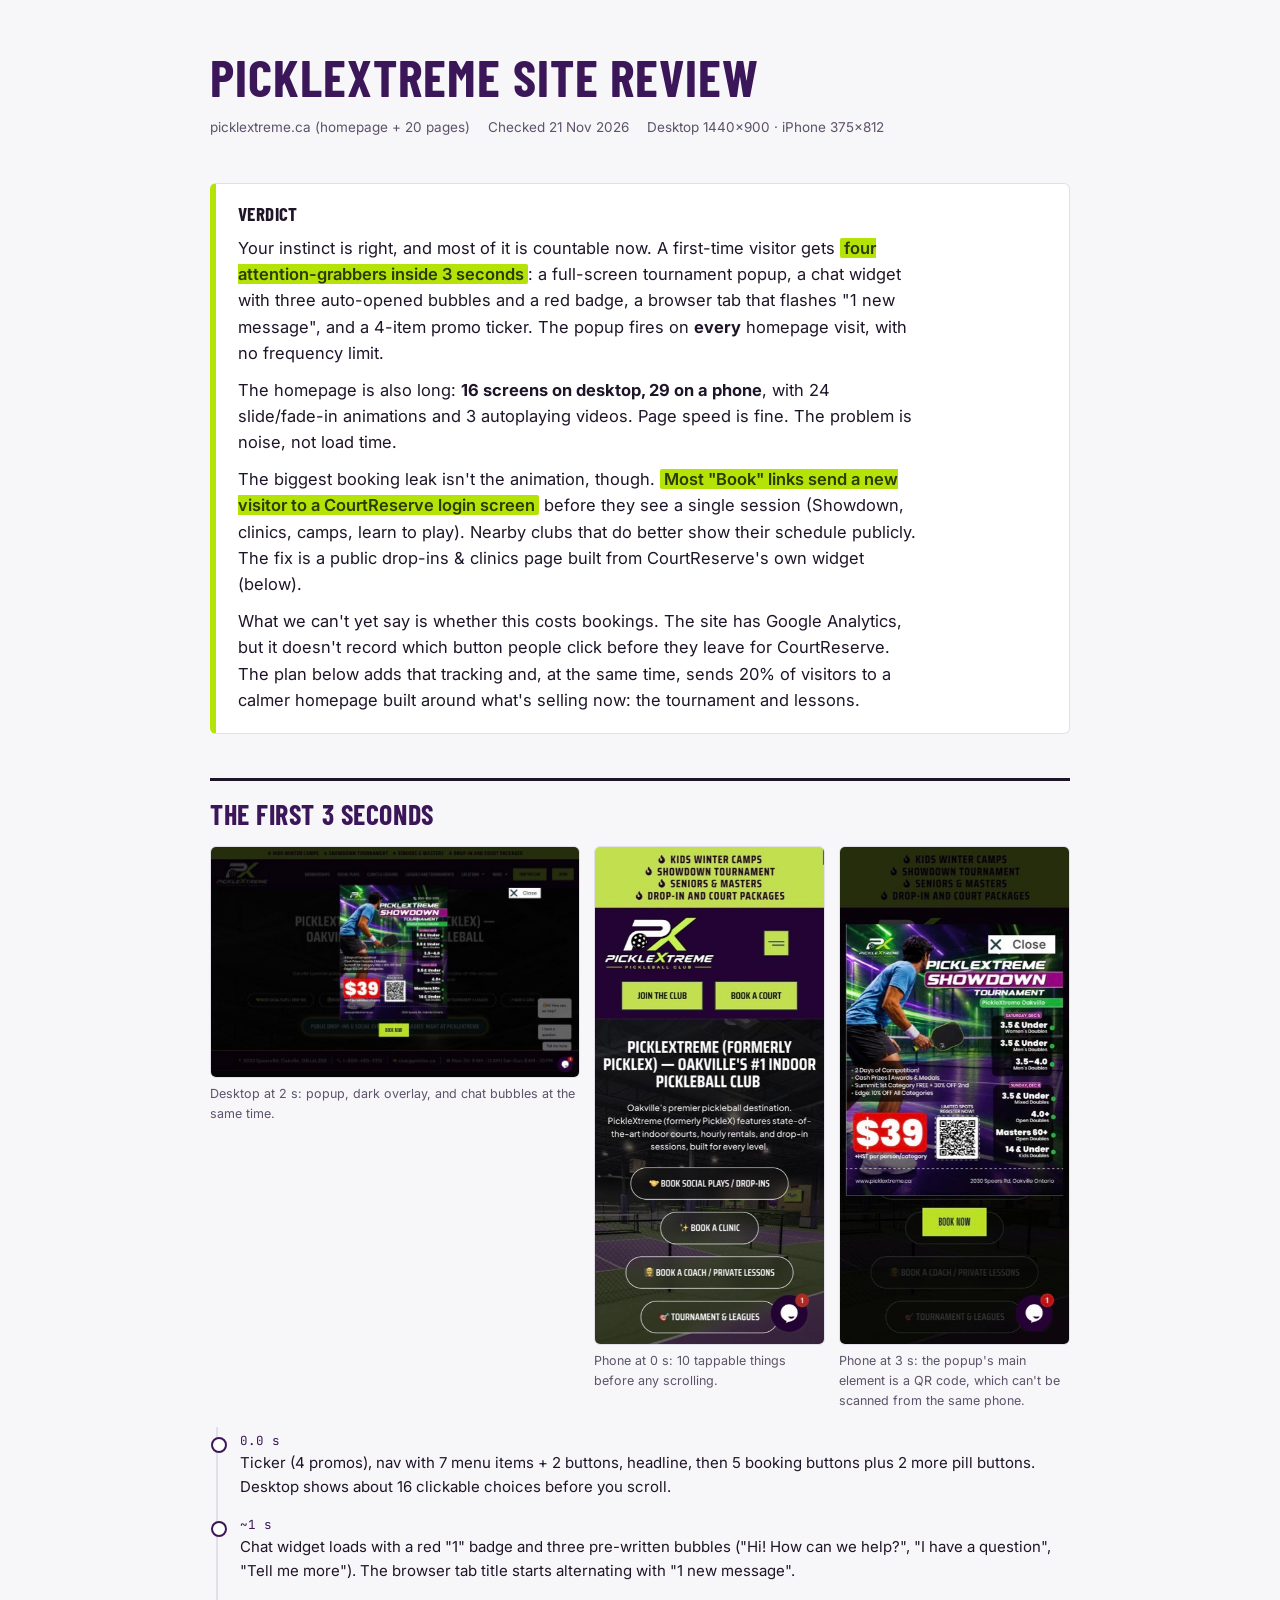
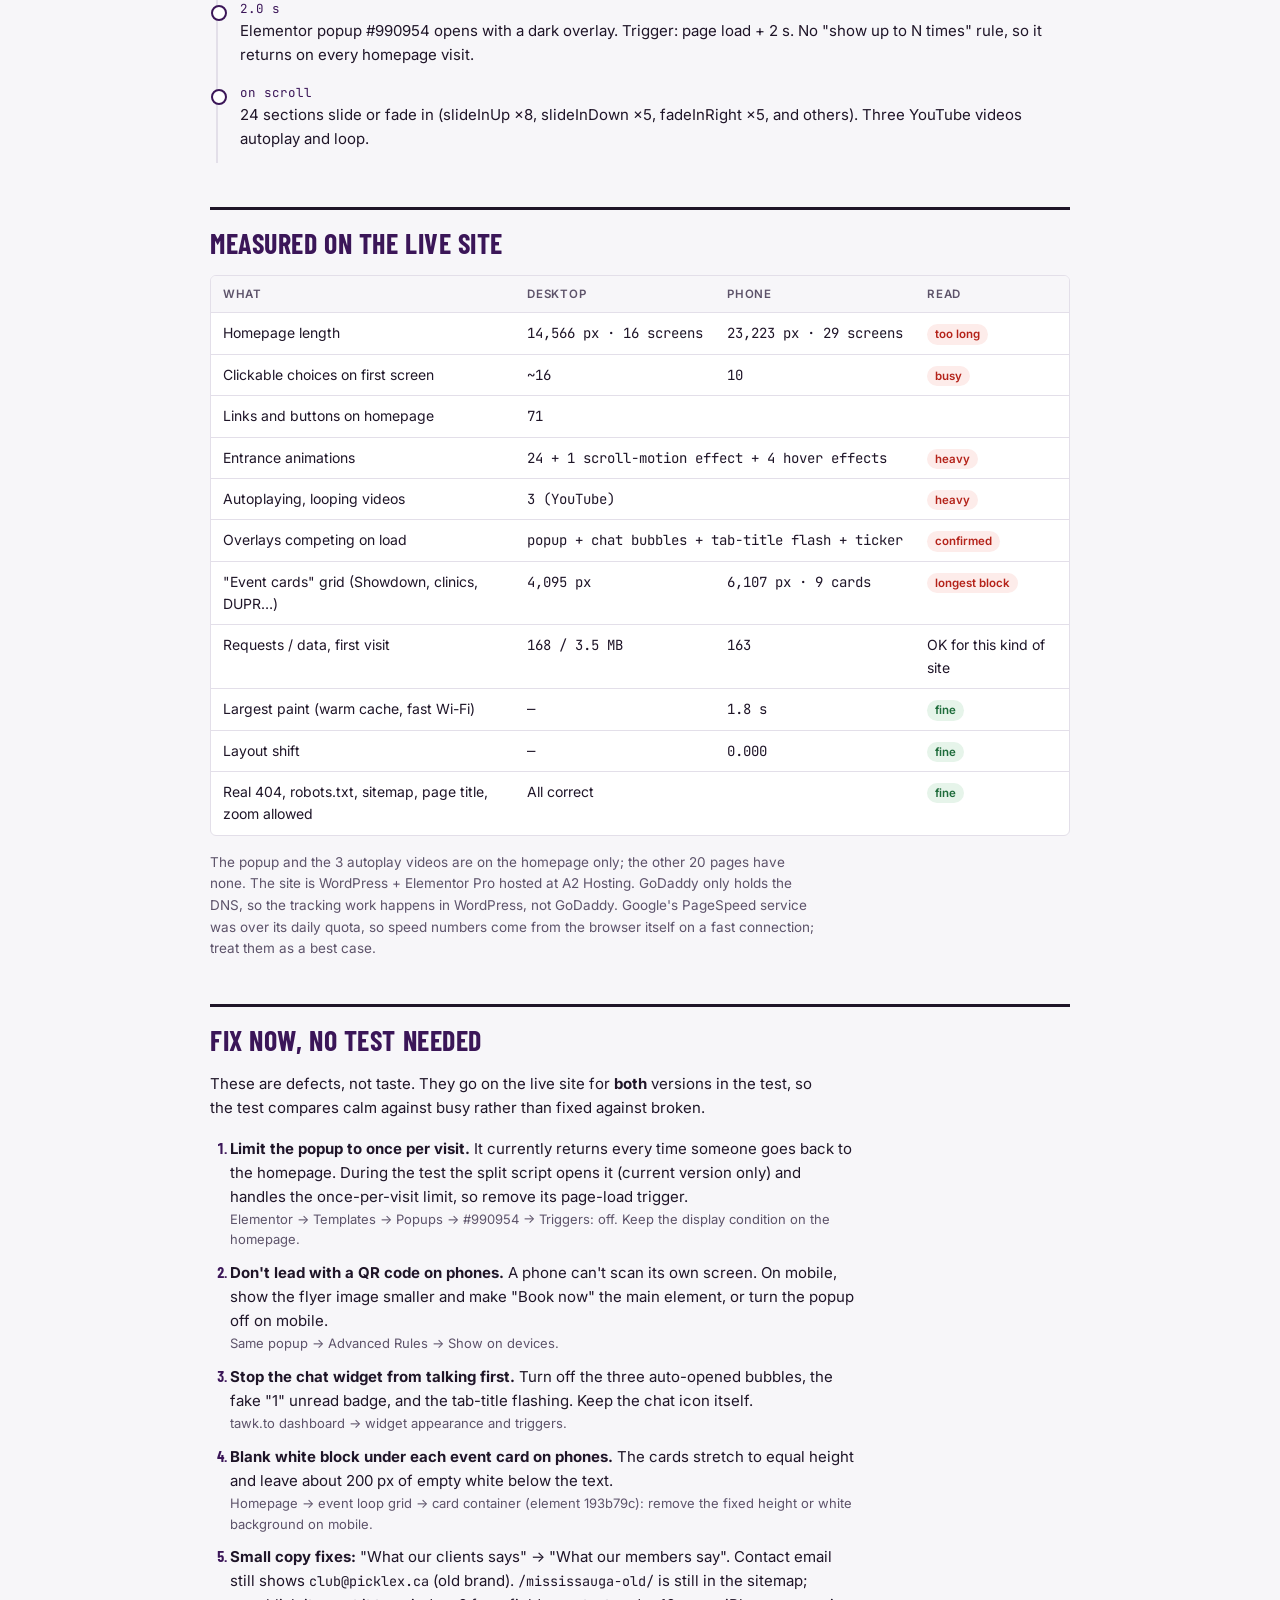
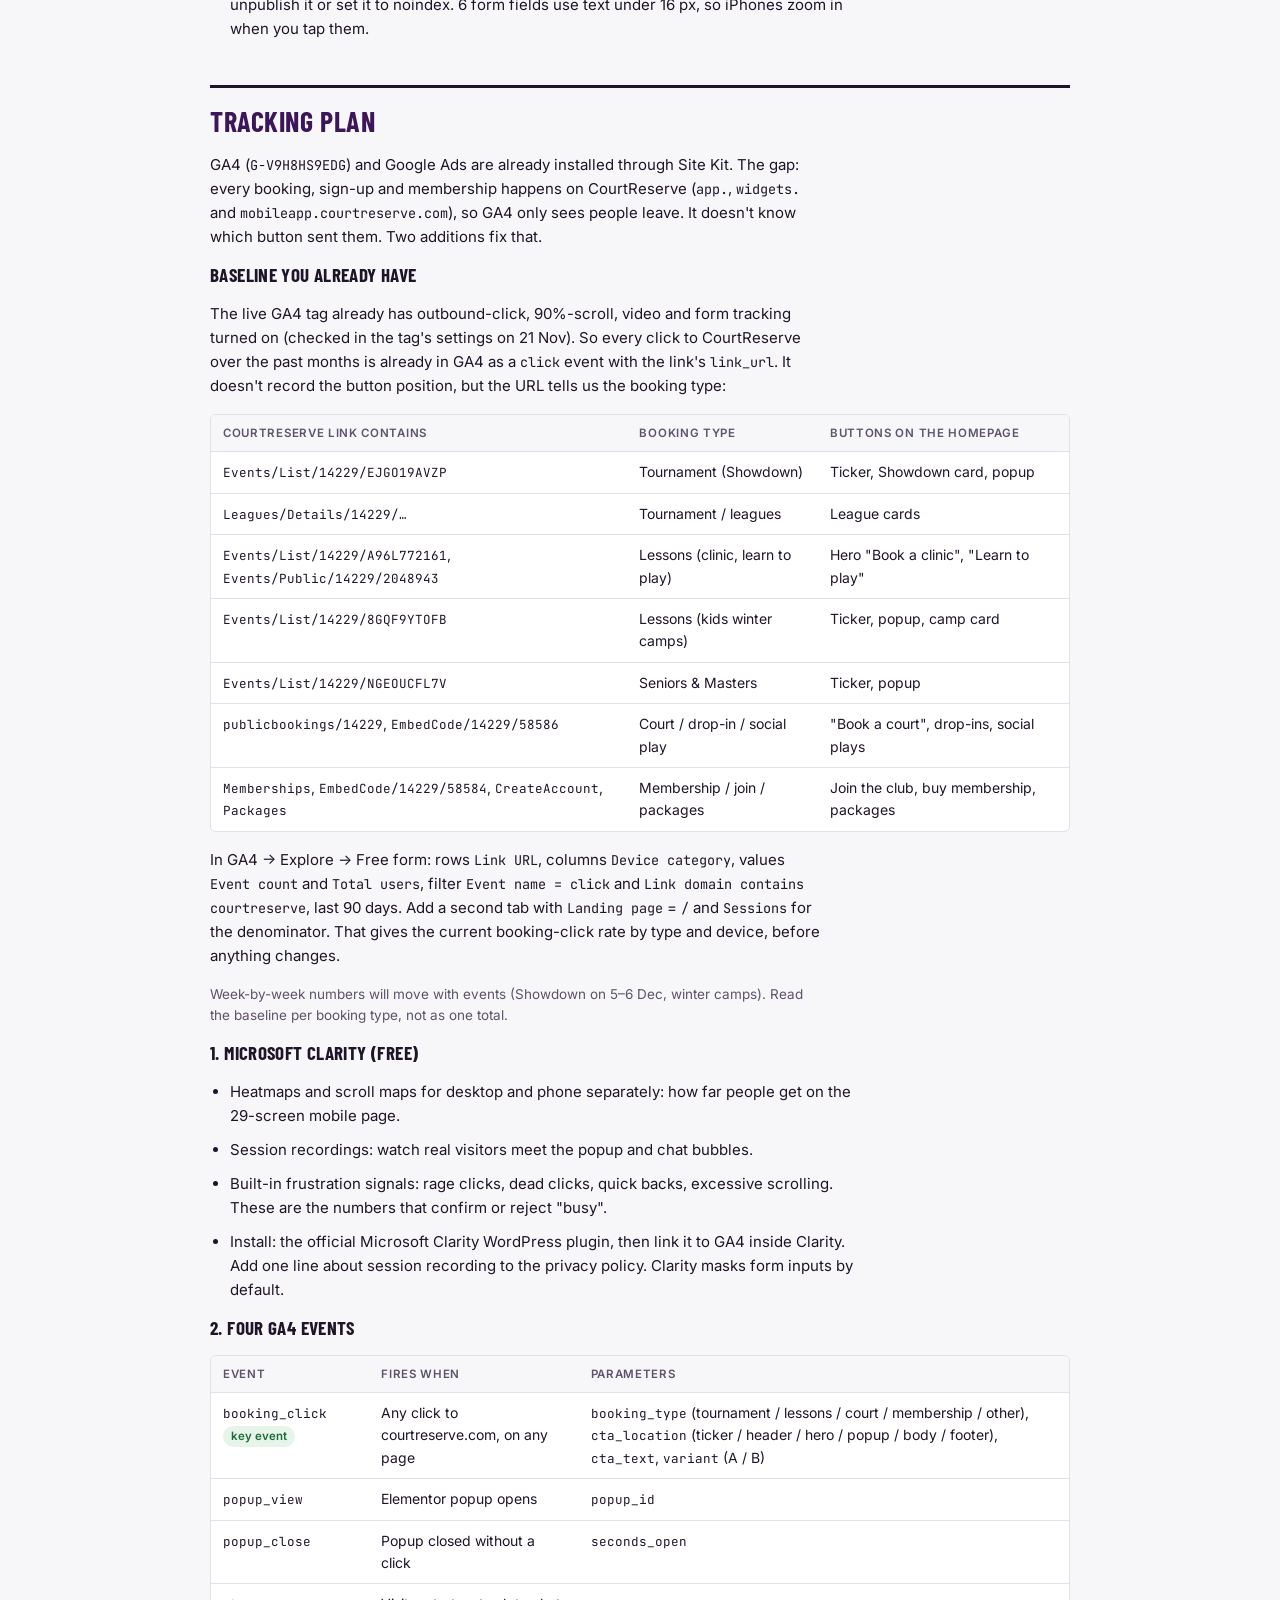
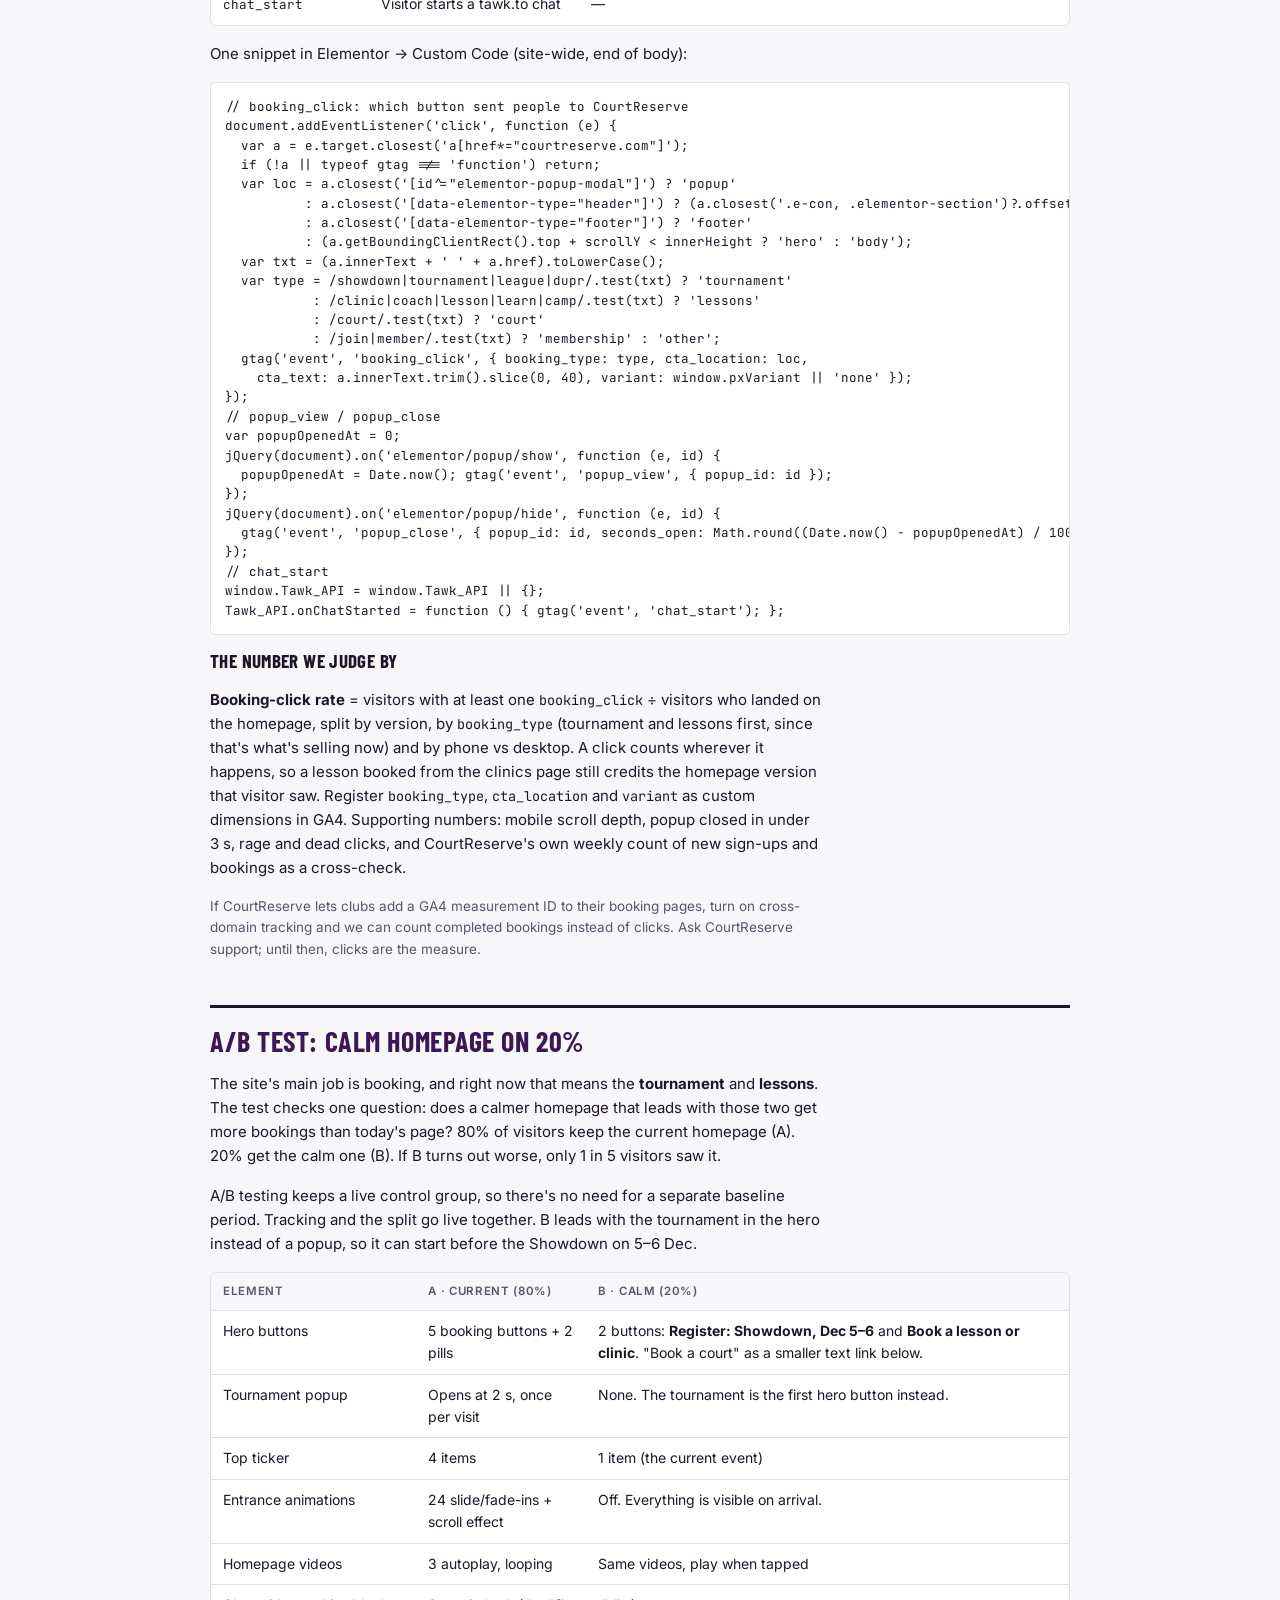
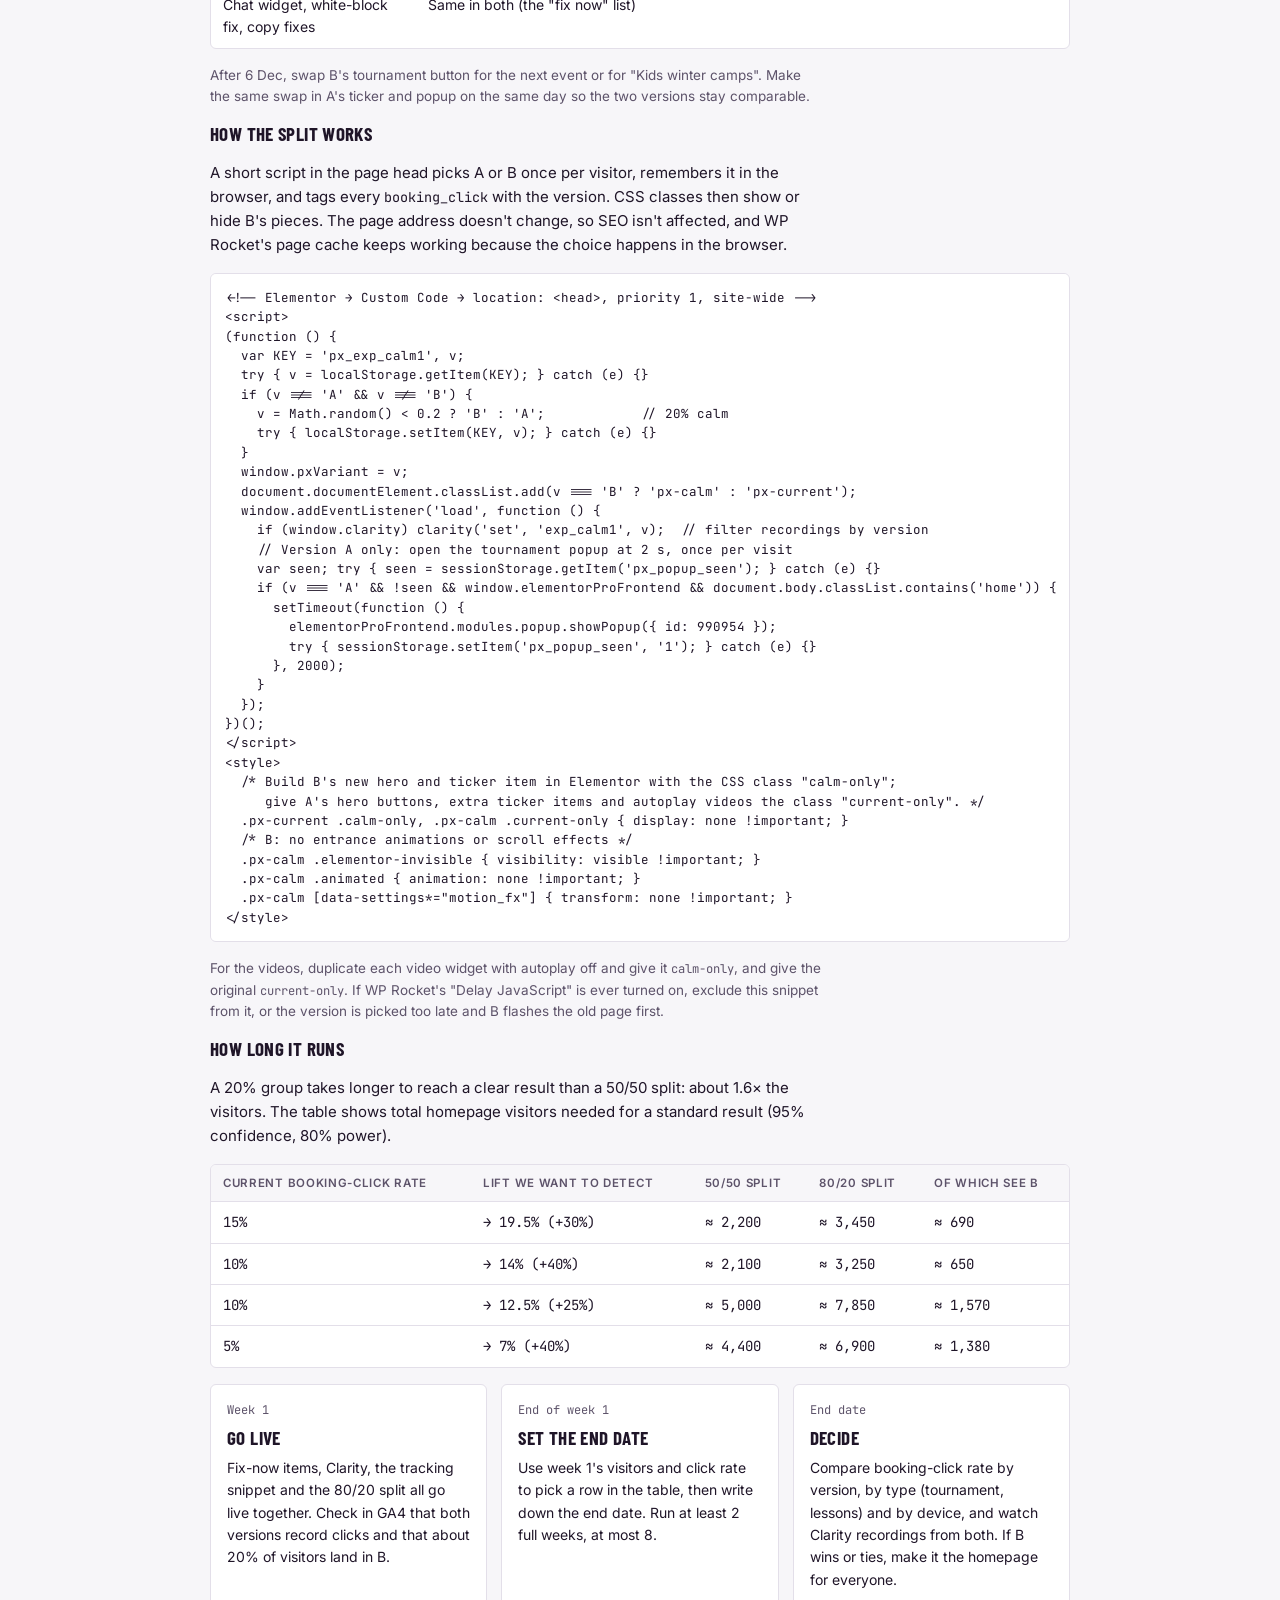
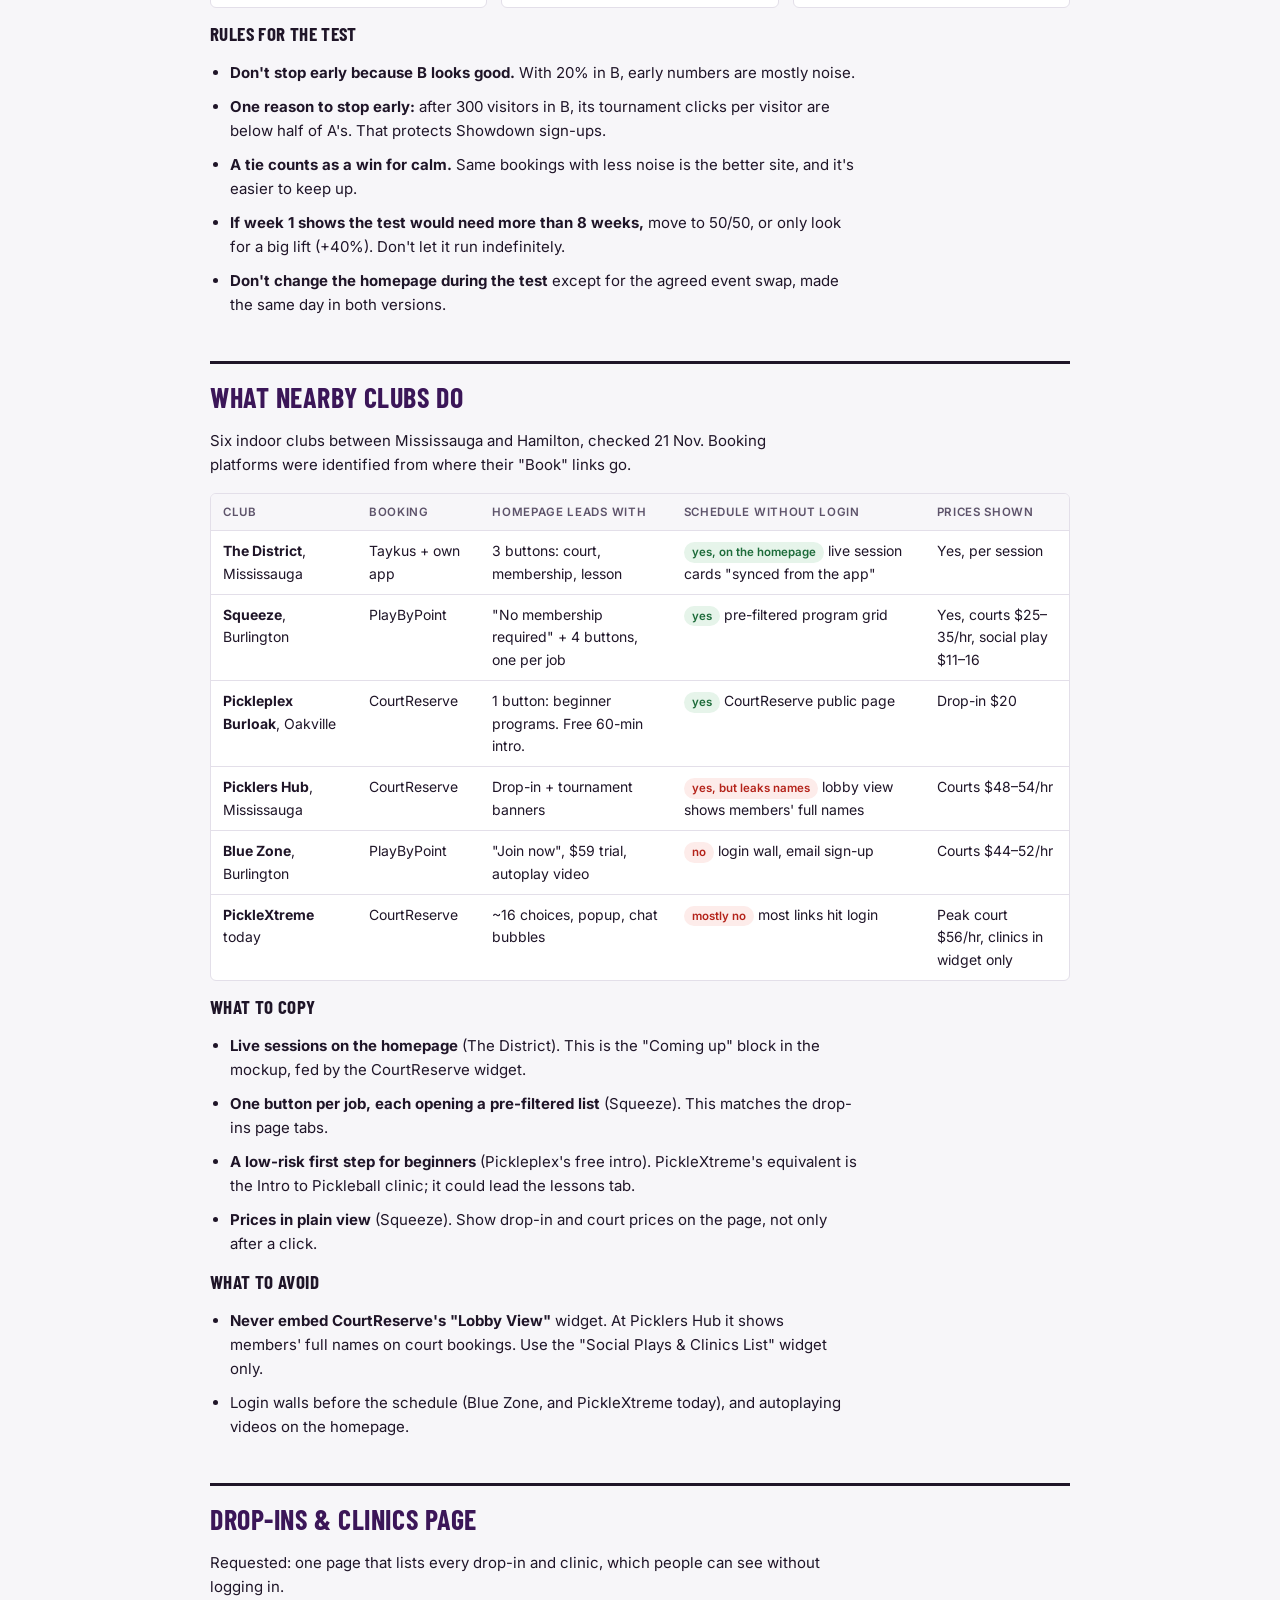
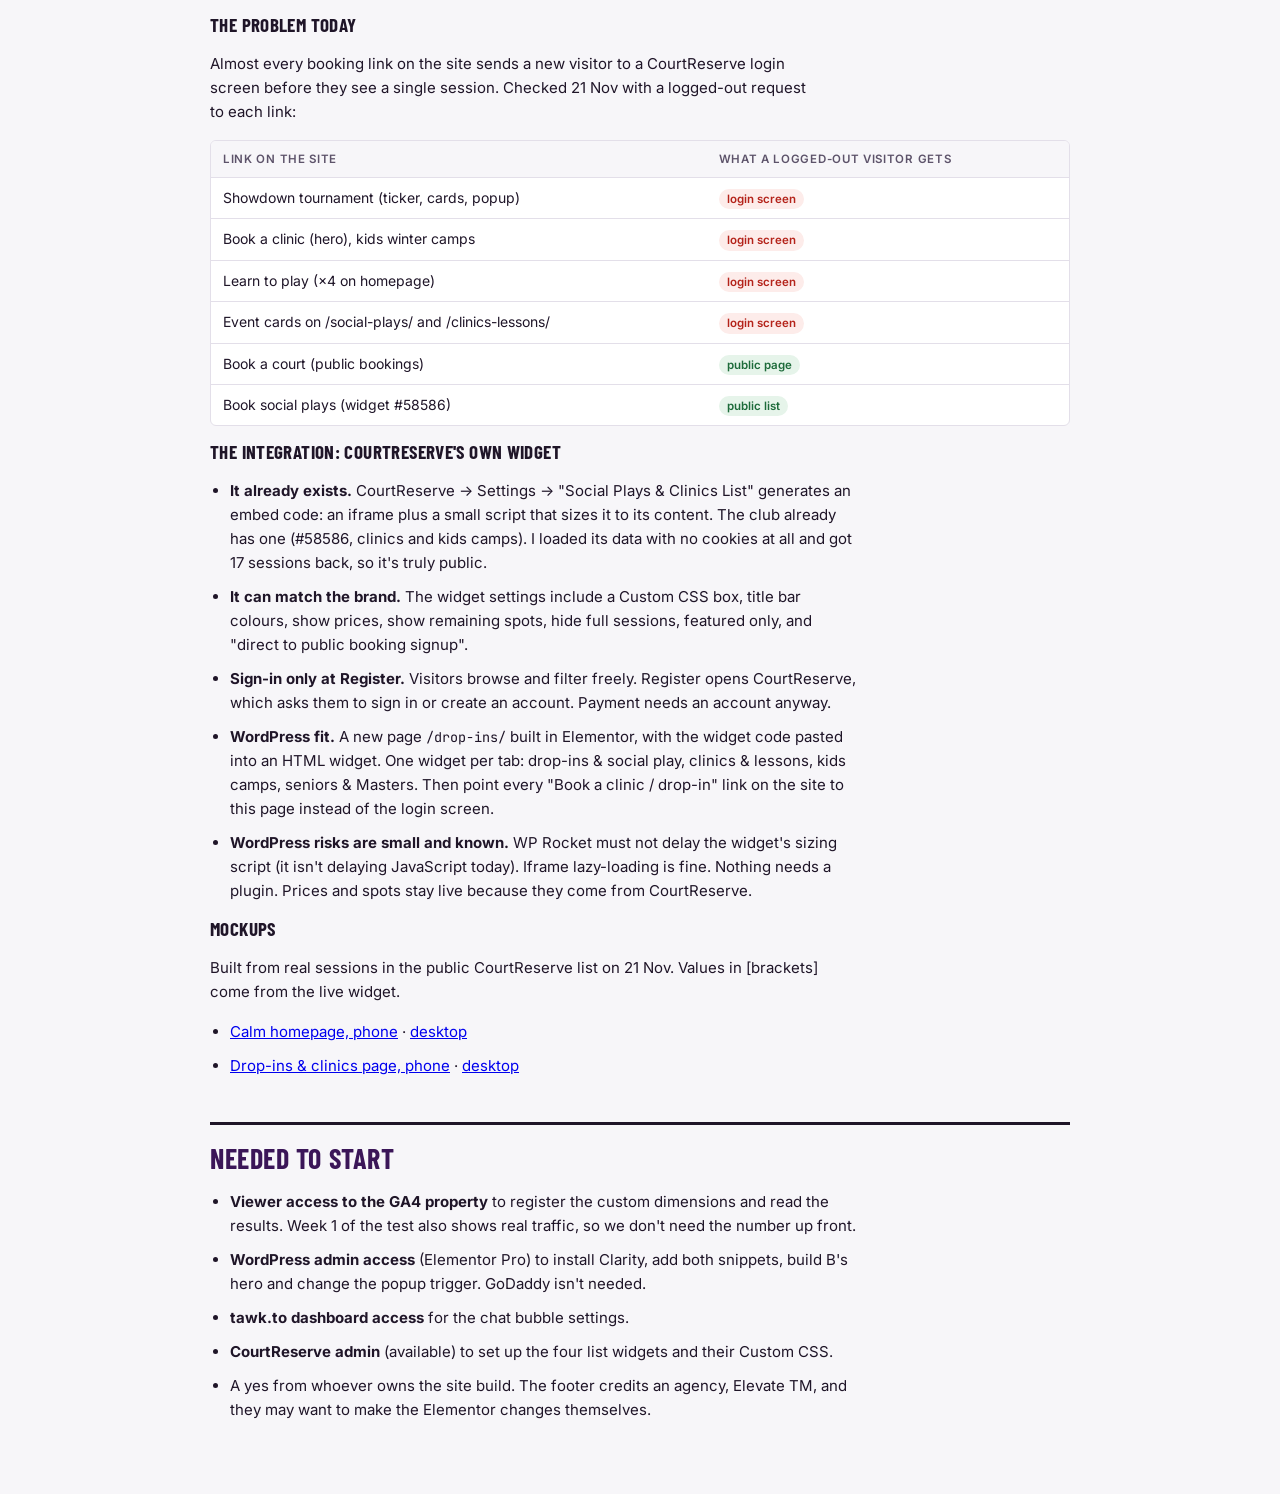
==== index.html @ 31a5178b "PickleXtreme site review, tracking + A/B plan, nearby-club benchmark, mockups Co-Authored-By: Claude" ====
<!doctype html>
<html lang="en">
<head>
<meta charset="utf-8">
<meta name="viewport" content="width=device-width, initial-scale=1, viewport-fit=cover">
<meta name="robots" content="noindex, nofollow">
<title>PickleXtreme Site Review</title>
<link rel="preconnect" href="https://fonts.googleapis.com">
<link rel="stylesheet" href="https://fonts.googleapis.com/css2?family=Barlow+Condensed:wght@600;700&family=Inter:wght@400;500;600&family=JetBrains+Mono:wght@500&display=swap">
<style>
/* Layout: one reading column, evidence (screenshots, tables) breaks wider; court-line rules as section dividers */
:root{
  --bg:#f7f6f9; --surface:#ffffff; --ink:#1f1528; --muted:#5d536a; --line:#e3dfe9;
  --brand:#3b1658; --lime:#b3e307; --lime-ink:#2d3a00; --warn:#b4231a; --warn-bg:#fdecea; --ok:#1d6b3a; --ok-bg:#e6f4ea;
  --display:"Barlow Condensed","Arial Narrow",system-ui,sans-serif;
  --body:"Inter",system-ui,-apple-system,"Segoe UI",sans-serif;
  --mono:"JetBrains Mono",ui-monospace,Menlo,monospace;
}
@media (prefers-color-scheme: dark){:root:not([data-theme="light"]){
  --bg:#141019; --surface:#1d1724; --ink:#ece8f1; --muted:#a69db2; --line:#332a3d;
  --brand:#cfa8ef; --lime:#b3e307; --lime-ink:#1a2200; --warn:#ff8a80; --warn-bg:#3a1714; --ok:#7fd49c; --ok-bg:#15301f; color-scheme:dark}}
:root[data-theme="dark"]{
  --bg:#141019; --surface:#1d1724; --ink:#ece8f1; --muted:#a69db2; --line:#332a3d;
  --brand:#cfa8ef; --lime:#b3e307; --lime-ink:#1a2200; --warn:#ff8a80; --warn-bg:#3a1714; --ok:#7fd49c; --ok-bg:#15301f; color-scheme:dark}
*{box-sizing:border-box}
body{background:var(--bg);color:var(--ink);font:15px/1.6 var(--body);padding-left:max(16px,env(safe-area-inset-left,0px));padding-right:max(16px,env(safe-area-inset-right,0px));padding-block:40px 64px}
.wrap{max-width:860px;margin:0 auto;display:flex;flex-direction:column;gap:44px}
h1,h2,h3{font-family:var(--display);text-transform:uppercase;letter-spacing:.02em;line-height:1.1;margin:0;text-wrap:balance;color:var(--brand)}
h1{font-size:clamp(34px,6vw,52px)}
h2{font-size:28px;padding-top:18px;border-top:3px solid var(--ink)}
h3{font-size:19px;color:var(--ink)}
p{margin:0;max-width:68ch}
section{display:flex;flex-direction:column;gap:16px}
.meta{color:var(--muted);font-size:13.5px;display:flex;flex-wrap:wrap;gap:6px 18px}
.mark{background:var(--lime);color:var(--lime-ink);padding:0 .25em;border-radius:2px;font-weight:600}
.verdict{background:var(--surface);border:1px solid var(--line);border-left:6px solid var(--lime);border-radius:6px;padding:20px 22px;display:flex;flex-direction:column;gap:10px}
.verdict p{font-size:16.5px}
.shots{display:grid;grid-template-columns:1.6fr 1fr 1fr;gap:14px;align-items:start}
.shots figure{margin:0;display:flex;flex-direction:column;gap:6px;min-width:0}
.shots img{width:100%;border:1px solid var(--line);border-radius:6px;display:block}
figcaption{font-size:12.5px;color:var(--muted)}
.timeline{list-style:none;margin:0;padding:0;display:flex;flex-direction:column;gap:0;border-left:2px solid var(--line);margin-left:6px}
.timeline li{position:relative;padding:4px 0 12px 22px}
.timeline li::before{content:"";position:absolute;left:-7px;top:10px;width:12px;height:12px;border-radius:50%;background:var(--surface);border:2px solid var(--brand)}
.timeline .t{font-family:var(--mono);font-size:12.5px;color:var(--brand);display:block}
.tbl{overflow-x:auto;border:1px solid var(--line);border-radius:6px;background:var(--surface)}
table{border-collapse:collapse;width:100%;font-size:14px}
th,td{text-align:left;padding:9px 12px;border-bottom:1px solid var(--line);vertical-align:top}
th{font-size:11.5px;text-transform:uppercase;letter-spacing:.06em;color:var(--muted);font-weight:600;background:var(--bg)}
tr:last-child td{border-bottom:0}
td.n{font-family:var(--mono);font-variant-numeric:tabular-nums;white-space:nowrap}
.pill{display:inline-block;font-size:11.5px;font-weight:600;padding:1px 8px;border-radius:99px;white-space:nowrap}
.bad{background:var(--warn-bg);color:var(--warn)}
.good{background:var(--ok-bg);color:var(--ok)}
ol.fix,ul.plain{margin:0;padding-left:20px;display:flex;flex-direction:column;gap:10px;max-width:72ch}
ol.fix li::marker{font-family:var(--display);font-weight:700;color:var(--brand)}
.where{display:block;font-size:13px;color:var(--muted)}
pre{margin:0;background:var(--surface);border:1px solid var(--line);border-radius:6px;padding:14px;overflow-x:auto;font:12.5px/1.55 var(--mono)}
code{font-family:var(--mono);font-size:.9em}
.phases{display:grid;grid-template-columns:repeat(3,1fr);gap:14px}
.phase{background:var(--surface);border:1px solid var(--line);border-radius:6px;padding:16px;display:flex;flex-direction:column;gap:8px;min-width:0}
.phase .when{font-family:var(--mono);font-size:12px;color:var(--muted)}
.phase p{font-size:14px}
.note{font-size:13.5px;color:var(--muted)}
@media (max-width:720px){.shots{grid-template-columns:1fr 1fr}.shots figure:first-child{grid-column:1/-1}.phases{grid-template-columns:1fr}}
@media (prefers-reduced-motion:reduce){*{animation:none!important;transition:none!important}}
</style>

</head>
<body>
<div class="wrap">
<header style="display:flex;flex-direction:column;gap:12px">
  <h1>PickleXtreme site review</h1>
  <div class="meta"><span>picklextreme.ca (homepage + 20 pages)</span><span>Checked 21 Nov 2026</span><span>Desktop 1440×900 · iPhone 375×812</span></div>
</header>

<div class="verdict">
  <h3>Verdict</h3>
  <p>Your instinct is right, and most of it is countable now. A first-time visitor gets <span class="mark">four attention-grabbers inside 3 seconds</span>: a full-screen tournament popup, a chat widget with three auto-opened bubbles and a red badge, a browser tab that flashes "1 new message", and a 4-item promo ticker. The popup fires on <strong>every</strong> homepage visit, with no frequency limit.</p>
  <p>The homepage is also long: <strong>16 screens on desktop, 29 on a phone</strong>, with 24 slide/fade-in animations and 3 autoplaying videos. Page speed is fine. The problem is noise, not load time.</p>
  <p>The biggest booking leak isn't the animation, though. <span class="mark">Most "Book" links send a new visitor to a CourtReserve login screen</span> before they see a single session (Showdown, clinics, camps, learn to play). Nearby clubs that do better show their schedule publicly. The fix is a public drop-ins &amp; clinics page built from CourtReserve's own widget (below).</p>
  <p>What we can't yet say is whether this costs bookings. The site has Google Analytics, but it doesn't record which button people click before they leave for CourtReserve. The plan below adds that tracking and, at the same time, sends 20% of visitors to a calmer homepage built around what's selling now: the tournament and lessons.</p>
</div>

<section>
  <h2>The first 3 seconds</h2>
  <div class="shots">
    <figure><img alt="Desktop homepage two seconds after load: dark overlay, Showdown tournament flyer popup, chat widget with three message bubbles" src="[data-uri]"><figcaption>Desktop at 2 s: popup, dark overlay, and chat bubbles at the same time.</figcaption></figure>
    <figure><img alt="Mobile homepage on load: 4-line yellow ticker, logo, two buttons, headline and four stacked booking buttons" src="[data-uri]"><figcaption>Phone at 0 s: 10 tappable things before any scrolling.</figcaption></figure>
    <figure><img alt="Mobile homepage at 3 seconds: tournament flyer popup with a QR code covers the screen" src="[data-uri]"><figcaption>Phone at 3 s: the popup's main element is a QR code, which can't be scanned from the same phone.</figcaption></figure>
  </div>
  <ol class="timeline">
    <li><span class="t">0.0 s</span>Ticker (4 promos), nav with 7 menu items + 2 buttons, headline, then 5 booking buttons plus 2 more pill buttons. Desktop shows about 16 clickable choices before you scroll.</li>
    <li><span class="t">~1 s</span>Chat widget loads with a red "1" badge and three pre-written bubbles ("Hi! How can we help?", "I have a question", "Tell me more"). The browser tab title starts alternating with "1 new message".</li>
    <li><span class="t">2.0 s</span>Elementor popup #990954 opens with a dark overlay. Trigger: page load + 2 s. No "show up to N times" rule, so it returns on every homepage visit.</li>
    <li><span class="t">on scroll</span>24 sections slide or fade in (slideInUp ×8, slideInDown ×5, fadeInRight ×5, and others). Three YouTube videos autoplay and loop.</li>
  </ol>
</section>

<section>
  <h2>Measured on the live site</h2>
  <div class="tbl"><table>
    <thead><tr><th>What</th><th>Desktop</th><th>Phone</th><th>Read</th></tr></thead>
    <tbody>
      <tr><td>Homepage length</td><td class="n">14,566 px · 16 screens</td><td class="n">23,223 px · 29 screens</td><td><span class="pill bad">too long</span></td></tr>
      <tr><td>Clickable choices on first screen</td><td class="n">~16</td><td class="n">10</td><td><span class="pill bad">busy</span></td></tr>
      <tr><td>Links and buttons on homepage</td><td class="n" colspan="2">71</td><td></td></tr>
      <tr><td>Entrance animations</td><td class="n" colspan="2">24 + 1 scroll-motion effect + 4 hover effects</td><td><span class="pill bad">heavy</span></td></tr>
      <tr><td>Autoplaying, looping videos</td><td class="n" colspan="2">3 (YouTube)</td><td><span class="pill bad">heavy</span></td></tr>
      <tr><td>Overlays competing on load</td><td class="n" colspan="2">popup + chat bubbles + tab-title flash + ticker</td><td><span class="pill bad">confirmed</span></td></tr>
      <tr><td>"Event cards" grid (Showdown, clinics, DUPR…)</td><td class="n">4,095 px</td><td class="n">6,107 px · 9 cards</td><td><span class="pill bad">longest block</span></td></tr>
      <tr><td>Requests / data, first visit</td><td class="n">168 / 3.5 MB</td><td class="n">163</td><td>OK for this kind of site</td></tr>
      <tr><td>Largest paint (warm cache, fast Wi-Fi)</td><td class="n">—</td><td class="n">1.8 s</td><td><span class="pill good">fine</span></td></tr>
      <tr><td>Layout shift</td><td class="n">—</td><td class="n">0.000</td><td><span class="pill good">fine</span></td></tr>
      <tr><td>Real 404, robots.txt, sitemap, page title, zoom allowed</td><td colspan="2">All correct</td><td><span class="pill good">fine</span></td></tr>
    </tbody>
  </table></div>
  <p class="note">The popup and the 3 autoplay videos are on the homepage only; the other 20 pages have none. The site is WordPress + Elementor Pro hosted at A2 Hosting. GoDaddy only holds the DNS, so the tracking work happens in WordPress, not GoDaddy. Google's PageSpeed service was over its daily quota, so speed numbers come from the browser itself on a fast connection; treat them as a best case.</p>
</section>

<section>
  <h2>Fix now, no test needed</h2>
  <p>These are defects, not taste. They go on the live site for <strong>both</strong> versions in the test, so the test compares calm against busy rather than fixed against broken.</p>
  <ol class="fix">
    <li><strong>Limit the popup to once per visit.</strong> It currently returns every time someone goes back to the homepage. During the test the split script opens it (current version only) and handles the once-per-visit limit, so remove its page-load trigger.<span class="where">Elementor → Templates → Popups → #990954 → Triggers: off. Keep the display condition on the homepage.</span></li>
    <li><strong>Don't lead with a QR code on phones.</strong> A phone can't scan its own screen. On mobile, show the flyer image smaller and make "Book now" the main element, or turn the popup off on mobile.<span class="where">Same popup → Advanced Rules → Show on devices.</span></li>
    <li><strong>Stop the chat widget from talking first.</strong> Turn off the three auto-opened bubbles, the fake "1" unread badge, and the tab-title flashing. Keep the chat icon itself.<span class="where">tawk.to dashboard → widget appearance and triggers.</span></li>
    <li><strong>Blank white block under each event card on phones.</strong> The cards stretch to equal height and leave about 200 px of empty white below the text.<span class="where">Homepage → event loop grid → card container (element 193b79c): remove the fixed height or white background on mobile.</span></li>
    <li><strong>Small copy fixes:</strong> "What our clients says" → "What our members say". Contact email still shows <code>club@picklex.ca</code> (old brand). <code>/mississauga-old/</code> is still in the sitemap; unpublish it or set it to noindex. 6 form fields use text under 16 px, so iPhones zoom in when you tap them.</li>
  </ol>
</section>

<section>
  <h2>Tracking plan</h2>
  <p>GA4 (<code>G-V9H8HS9EDG</code>) and Google Ads are already installed through Site Kit. The gap: every booking, sign-up and membership happens on CourtReserve (<code>app.</code>, <code>widgets.</code> and <code>mobileapp.courtreserve.com</code>), so GA4 only sees people leave. It doesn't know which button sent them. Two additions fix that.</p>
  <h3>Baseline you already have</h3>
  <p>The live GA4 tag already has outbound-click, 90%-scroll, video and form tracking turned on (checked in the tag's settings on 21 Nov). So every click to CourtReserve over the past months is already in GA4 as a <code>click</code> event with the link's <code>link_url</code>. It doesn't record the button position, but the URL tells us the booking type:</p>
  <div class="tbl"><table>
    <thead><tr><th>CourtReserve link contains</th><th>Booking type</th><th>Buttons on the homepage</th></tr></thead>
    <tbody>
      <tr><td><code>Events/List/14229/EJGO19AVZP</code></td><td>Tournament (Showdown)</td><td>Ticker, Showdown card, popup</td></tr>
      <tr><td><code>Leagues/Details/14229/…</code></td><td>Tournament / leagues</td><td>League cards</td></tr>
      <tr><td><code>Events/List/14229/A96L772161</code>, <code>Events/Public/14229/2048943</code></td><td>Lessons (clinic, learn to play)</td><td>Hero "Book a clinic", "Learn to play"</td></tr>
      <tr><td><code>Events/List/14229/8GQF9YTOFB</code></td><td>Lessons (kids winter camps)</td><td>Ticker, popup, camp card</td></tr>
      <tr><td><code>Events/List/14229/NGEOUCFL7V</code></td><td>Seniors &amp; Masters</td><td>Ticker, popup</td></tr>
      <tr><td><code>publicbookings/14229</code>, <code>EmbedCode/14229/58586</code></td><td>Court / drop-in / social play</td><td>"Book a court", drop-ins, social plays</td></tr>
      <tr><td><code>Memberships</code>, <code>EmbedCode/14229/58584</code>, <code>CreateAccount</code>, <code>Packages</code></td><td>Membership / join / packages</td><td>Join the club, buy membership, packages</td></tr>
    </tbody>
  </table></div>
  <p>In GA4 → Explore → Free form: rows <code>Link URL</code>, columns <code>Device category</code>, values <code>Event count</code> and <code>Total users</code>, filter <code>Event name = click</code> and <code>Link domain contains courtreserve</code>, last 90 days. Add a second tab with <code>Landing page</code> = <code>/</code> and <code>Sessions</code> for the denominator. That gives the current booking-click rate by type and device, before anything changes.</p>
  <p class="note">Week-by-week numbers will move with events (Showdown on 5–6 Dec, winter camps). Read the baseline per booking type, not as one total.</p>
  <h3>1. Microsoft Clarity (free)</h3>
  <ul class="plain">
    <li>Heatmaps and scroll maps for desktop and phone separately: how far people get on the 29-screen mobile page.</li>
    <li>Session recordings: watch real visitors meet the popup and chat bubbles.</li>
    <li>Built-in frustration signals: rage clicks, dead clicks, quick backs, excessive scrolling. These are the numbers that confirm or reject "busy".</li>
    <li>Install: the official Microsoft Clarity WordPress plugin, then link it to GA4 inside Clarity. Add one line about session recording to the privacy policy. Clarity masks form inputs by default.</li>
  </ul>
  <h3>2. Four GA4 events</h3>
  <div class="tbl"><table>
    <thead><tr><th>Event</th><th>Fires when</th><th>Parameters</th></tr></thead>
    <tbody>
      <tr><td><code>booking_click</code> <span class="pill good">key event</span></td><td>Any click to courtreserve.com, on any page</td><td><code>booking_type</code> (tournament / lessons / court / membership / other), <code>cta_location</code> (ticker / header / hero / popup / body / footer), <code>cta_text</code>, <code>variant</code> (A / B)</td></tr>
      <tr><td><code>popup_view</code></td><td>Elementor popup opens</td><td><code>popup_id</code></td></tr>
      <tr><td><code>popup_close</code></td><td>Popup closed without a click</td><td><code>seconds_open</code></td></tr>
      <tr><td><code>chat_start</code></td><td>Visitor starts a tawk.to chat</td><td>—</td></tr>
    </tbody>
  </table></div>
  <p>One snippet in Elementor → Custom Code (site-wide, end of body):</p>
<pre>// booking_click: which button sent people to CourtReserve
document.addEventListener('click', function (e) {
  var a = e.target.closest('a[href*="courtreserve.com"]');
  if (!a || typeof gtag !== 'function') return;
  var loc = a.closest('[id^="elementor-popup-modal"]') ? 'popup'
          : a.closest('[data-elementor-type="header"]') ? (a.closest('.e-con, .elementor-section')?.offsetTop &lt; 60 ? 'ticker' : 'header')
          : a.closest('[data-elementor-type="footer"]') ? 'footer'
          : (a.getBoundingClientRect().top + scrollY &lt; innerHeight ? 'hero' : 'body');
  var txt = (a.innerText + ' ' + a.href).toLowerCase();
  var type = /showdown|tournament|league|dupr/.test(txt) ? 'tournament'
           : /clinic|coach|lesson|learn|camp/.test(txt) ? 'lessons'
           : /court/.test(txt) ? 'court'
           : /join|member/.test(txt) ? 'membership' : 'other';
  gtag('event', 'booking_click', { booking_type: type, cta_location: loc,
    cta_text: a.innerText.trim().slice(0, 40), variant: window.pxVariant || 'none' });
});
// popup_view / popup_close
var popupOpenedAt = 0;
jQuery(document).on('elementor/popup/show', function (e, id) {
  popupOpenedAt = Date.now(); gtag('event', 'popup_view', { popup_id: id });
});
jQuery(document).on('elementor/popup/hide', function (e, id) {
  gtag('event', 'popup_close', { popup_id: id, seconds_open: Math.round((Date.now() - popupOpenedAt) / 1000) });
});
// chat_start
window.Tawk_API = window.Tawk_API || {};
Tawk_API.onChatStarted = function () { gtag('event', 'chat_start'); };</pre>
  <h3>The number we judge by</h3>
  <p><strong>Booking-click rate</strong> = visitors with at least one <code>booking_click</code> ÷ visitors who landed on the homepage, split by version, by <code>booking_type</code> (tournament and lessons first, since that's what's selling now) and by phone vs desktop. A click counts wherever it happens, so a lesson booked from the clinics page still credits the homepage version that visitor saw. Register <code>booking_type</code>, <code>cta_location</code> and <code>variant</code> as custom dimensions in GA4. Supporting numbers: mobile scroll depth, popup closed in under 3 s, rage and dead clicks, and CourtReserve's own weekly count of new sign-ups and bookings as a cross-check.</p>
  <p class="note">If CourtReserve lets clubs add a GA4 measurement ID to their booking pages, turn on cross-domain tracking and we can count completed bookings instead of clicks. Ask CourtReserve support; until then, clicks are the measure.</p>
</section>

<section>
  <h2>A/B test: calm homepage on 20%</h2>
  <p>The site's main job is booking, and right now that means the <strong>tournament</strong> and <strong>lessons</strong>. The test checks one question: does a calmer homepage that leads with those two get more bookings than today's page? 80% of visitors keep the current homepage (A). 20% get the calm one (B). If B turns out worse, only 1 in 5 visitors saw it.</p>
  <p>A/B testing keeps a live control group, so there's no need for a separate baseline period. Tracking and the split go live together. B leads with the tournament in the hero instead of a popup, so it can start before the Showdown on 5–6 Dec.</p>

  <div class="tbl"><table>
    <thead><tr><th>Element</th><th>A · current (80%)</th><th>B · calm (20%)</th></tr></thead>
    <tbody>
      <tr><td>Hero buttons</td><td>5 booking buttons + 2 pills</td><td>2 buttons: <strong>Register: Showdown, Dec 5–6</strong> and <strong>Book a lesson or clinic</strong>. "Book a court" as a smaller text link below.</td></tr>
      <tr><td>Tournament popup</td><td>Opens at 2 s, once per visit</td><td>None. The tournament is the first hero button instead.</td></tr>
      <tr><td>Top ticker</td><td>4 items</td><td>1 item (the current event)</td></tr>
      <tr><td>Entrance animations</td><td>24 slide/fade-ins + scroll effect</td><td>Off. Everything is visible on arrival.</td></tr>
      <tr><td>Homepage videos</td><td>3 autoplay, looping</td><td>Same videos, play when tapped</td></tr>
      <tr><td>Chat widget, white-block fix, copy fixes</td><td colspan="2">Same in both (the "fix now" list)</td></tr>
    </tbody>
  </table></div>
  <p class="note">After 6 Dec, swap B's tournament button for the next event or for "Kids winter camps". Make the same swap in A's ticker and popup on the same day so the two versions stay comparable.</p>

  <h3>How the split works</h3>
  <p>A short script in the page head picks A or B once per visitor, remembers it in the browser, and tags every <code>booking_click</code> with the version. CSS classes then show or hide B's pieces. The page address doesn't change, so SEO isn't affected, and WP Rocket's page cache keeps working because the choice happens in the browser.</p>
<pre>&lt;!-- Elementor → Custom Code → location: &lt;head&gt;, priority 1, site-wide --&gt;
&lt;script&gt;
(function () {
  var KEY = 'px_exp_calm1', v;
  try { v = localStorage.getItem(KEY); } catch (e) {}
  if (v !== 'A' &amp;&amp; v !== 'B') {
    v = Math.random() &lt; 0.2 ? 'B' : 'A';            // 20% calm
    try { localStorage.setItem(KEY, v); } catch (e) {}
  }
  window.pxVariant = v;
  document.documentElement.classList.add(v === 'B' ? 'px-calm' : 'px-current');
  window.addEventListener('load', function () {
    if (window.clarity) clarity('set', 'exp_calm1', v);  // filter recordings by version
    // Version A only: open the tournament popup at 2 s, once per visit
    var seen; try { seen = sessionStorage.getItem('px_popup_seen'); } catch (e) {}
    if (v === 'A' &amp;&amp; !seen &amp;&amp; window.elementorProFrontend &amp;&amp; document.body.classList.contains('home')) {
      setTimeout(function () {
        elementorProFrontend.modules.popup.showPopup({ id: 990954 });
        try { sessionStorage.setItem('px_popup_seen', '1'); } catch (e) {}
      }, 2000);
    }
  });
})();
&lt;/script&gt;
&lt;style&gt;
  /* Build B's new hero and ticker item in Elementor with the CSS class "calm-only";
     give A's hero buttons, extra ticker items and autoplay videos the class "current-only". */
  .px-current .calm-only, .px-calm .current-only { display: none !important; }
  /* B: no entrance animations or scroll effects */
  .px-calm .elementor-invisible { visibility: visible !important; }
  .px-calm .animated { animation: none !important; }
  .px-calm [data-settings*="motion_fx"] { transform: none !important; }
&lt;/style&gt;</pre>
  <p class="note">For the videos, duplicate each video widget with autoplay off and give it <code>calm-only</code>, and give the original <code>current-only</code>. If WP Rocket's "Delay JavaScript" is ever turned on, exclude this snippet from it, or the version is picked too late and B flashes the old page first.</p>

  <h3>How long it runs</h3>
  <p>A 20% group takes longer to reach a clear result than a 50/50 split: about 1.6× the visitors. The table shows total homepage visitors needed for a standard result (95% confidence, 80% power).</p>
  <div class="tbl"><table>
    <thead><tr><th>Current booking-click rate</th><th>Lift we want to detect</th><th>50/50 split</th><th>80/20 split</th><th>of which see B</th></tr></thead>
    <tbody>
      <tr><td class="n">15%</td><td class="n">→ 19.5% (+30%)</td><td class="n">≈ 2,200</td><td class="n">≈ 3,450</td><td class="n">≈ 690</td></tr>
      <tr><td class="n">10%</td><td class="n">→ 14% (+40%)</td><td class="n">≈ 2,100</td><td class="n">≈ 3,250</td><td class="n">≈ 650</td></tr>
      <tr><td class="n">10%</td><td class="n">→ 12.5% (+25%)</td><td class="n">≈ 5,000</td><td class="n">≈ 7,850</td><td class="n">≈ 1,570</td></tr>
      <tr><td class="n">5%</td><td class="n">→ 7% (+40%)</td><td class="n">≈ 4,400</td><td class="n">≈ 6,900</td><td class="n">≈ 1,380</td></tr>
    </tbody>
  </table></div>

  <div class="phases">
    <div class="phase"><span class="when">Week 1</span><h3>Go live</h3><p>Fix-now items, Clarity, the tracking snippet and the 80/20 split all go live together. Check in GA4 that both versions record clicks and that about 20% of visitors land in B.</p></div>
    <div class="phase"><span class="when">End of week 1</span><h3>Set the end date</h3><p>Use week 1's visitors and click rate to pick a row in the table, then write down the end date. Run at least 2 full weeks, at most 8.</p></div>
    <div class="phase"><span class="when">End date</span><h3>Decide</h3><p>Compare booking-click rate by version, by type (tournament, lessons) and by device, and watch Clarity recordings from both. If B wins or ties, make it the homepage for everyone.</p></div>
  </div>

  <h3>Rules for the test</h3>
  <ul class="plain">
    <li><strong>Don't stop early because B looks good.</strong> With 20% in B, early numbers are mostly noise.</li>
    <li><strong>One reason to stop early:</strong> after 300 visitors in B, its tournament clicks per visitor are below half of A's. That protects Showdown sign-ups.</li>
    <li><strong>A tie counts as a win for calm.</strong> Same bookings with less noise is the better site, and it's easier to keep up.</li>
    <li><strong>If week 1 shows the test would need more than 8 weeks,</strong> move to 50/50, or only look for a big lift (+40%). Don't let it run indefinitely.</li>
    <li><strong>Don't change the homepage during the test</strong> except for the agreed event swap, made the same day in both versions.</li>
  </ul>
</section>

<section id="nearby">
  <h2>What nearby clubs do</h2>
  <p>Six indoor clubs between Mississauga and Hamilton, checked 21 Nov. Booking platforms were identified from where their "Book" links go.</p>
  <div class="tbl"><table>
    <thead><tr><th>Club</th><th>Booking</th><th>Homepage leads with</th><th>Schedule without login</th><th>Prices shown</th></tr></thead>
    <tbody>
      <tr><td><strong>The District</strong>, Mississauga</td><td>Taykus + own app</td><td>3 buttons: court, membership, lesson</td><td><span class="pill good">yes, on the homepage</span> live session cards "synced from the app"</td><td>Yes, per session</td></tr>
      <tr><td><strong>Squeeze</strong>, Burlington</td><td>PlayByPoint</td><td>"No membership required" + 4 buttons, one per job</td><td><span class="pill good">yes</span> pre-filtered program grid</td><td>Yes, courts $25–35/hr, social play $11–16</td></tr>
      <tr><td><strong>Pickleplex Burloak</strong>, Oakville</td><td>CourtReserve</td><td>1 button: beginner programs. Free 60-min intro.</td><td><span class="pill good">yes</span> CourtReserve public page</td><td>Drop-in $20</td></tr>
      <tr><td><strong>Picklers Hub</strong>, Mississauga</td><td>CourtReserve</td><td>Drop-in + tournament banners</td><td><span class="pill bad">yes, but leaks names</span> lobby view shows members' full names</td><td>Courts $48–54/hr</td></tr>
      <tr><td><strong>Blue Zone</strong>, Burlington</td><td>PlayByPoint</td><td>"Join now", $59 trial, autoplay video</td><td><span class="pill bad">no</span> login wall, email sign-up</td><td>Courts $44–52/hr</td></tr>
      <tr><td><strong>PickleXtreme</strong> today</td><td>CourtReserve</td><td>~16 choices, popup, chat bubbles</td><td><span class="pill bad">mostly no</span> most links hit login</td><td>Peak court $56/hr, clinics in widget only</td></tr>
    </tbody>
  </table></div>
  <h3>What to copy</h3>
  <ul class="plain">
    <li><strong>Live sessions on the homepage</strong> (The District). This is the "Coming up" block in the mockup, fed by the CourtReserve widget.</li>
    <li><strong>One button per job, each opening a pre-filtered list</strong> (Squeeze). This matches the drop-ins page tabs.</li>
    <li><strong>A low-risk first step for beginners</strong> (Pickleplex's free intro). PickleXtreme's equivalent is the Intro to Pickleball clinic; it could lead the lessons tab.</li>
    <li><strong>Prices in plain view</strong> (Squeeze). Show drop-in and court prices on the page, not only after a click.</li>
  </ul>
  <h3>What to avoid</h3>
  <ul class="plain">
    <li><strong>Never embed CourtReserve's "Lobby View"</strong> widget. At Picklers Hub it shows members' full names on court bookings. Use the "Social Plays &amp; Clinics List" widget only.</li>
    <li>Login walls before the schedule (Blue Zone, and PickleXtreme today), and autoplaying videos on the homepage.</li>
  </ul>
</section>

<section id="drop-ins">
  <h2>Drop-ins &amp; clinics page</h2>
  <p>Requested: one page that lists every drop-in and clinic, which people can see without logging in.</p>
  <h3>The problem today</h3>
  <p>Almost every booking link on the site sends a new visitor to a CourtReserve login screen before they see a single session. Checked 21 Nov with a logged-out request to each link:</p>
  <div class="tbl"><table>
    <thead><tr><th>Link on the site</th><th>What a logged-out visitor gets</th></tr></thead>
    <tbody>
      <tr><td>Showdown tournament (ticker, cards, popup)</td><td><span class="pill bad">login screen</span></td></tr>
      <tr><td>Book a clinic (hero), kids winter camps</td><td><span class="pill bad">login screen</span></td></tr>
      <tr><td>Learn to play (×4 on homepage)</td><td><span class="pill bad">login screen</span></td></tr>
      <tr><td>Event cards on /social-plays/ and /clinics-lessons/</td><td><span class="pill bad">login screen</span></td></tr>
      <tr><td>Book a court (public bookings)</td><td><span class="pill good">public page</span></td></tr>
      <tr><td>Book social plays (widget #58586)</td><td><span class="pill good">public list</span></td></tr>
    </tbody>
  </table></div>
  <h3>The integration: CourtReserve's own widget</h3>
  <ul class="plain">
    <li><strong>It already exists.</strong> CourtReserve → Settings → "Social Plays &amp; Clinics List" generates an embed code: an iframe plus a small script that sizes it to its content. The club already has one (#58586, clinics and kids camps). I loaded its data with no cookies at all and got 17 sessions back, so it's truly public.</li>
    <li><strong>It can match the brand.</strong> The widget settings include a Custom CSS box, title bar colours, show prices, show remaining spots, hide full sessions, featured only, and "direct to public booking signup".</li>
    <li><strong>Sign-in only at Register.</strong> Visitors browse and filter freely. Register opens CourtReserve, which asks them to sign in or create an account. Payment needs an account anyway.</li>
    <li><strong>WordPress fit.</strong> A new page <code>/drop-ins/</code> built in Elementor, with the widget code pasted into an HTML widget. One widget per tab: drop-ins &amp; social play, clinics &amp; lessons, kids camps, seniors &amp; Masters. Then point every "Book a clinic / drop-in" link on the site to this page instead of the login screen.</li>
    <li><strong>WordPress risks are small and known.</strong> WP Rocket must not delay the widget's sizing script (it isn't delaying JavaScript today). Iframe lazy-loading is fine. Nothing needs a plugin. Prices and spots stay live because they come from CourtReserve.</li>
  </ul>
  <h3>Mockups</h3>
  <p>Built from real sessions in the public CourtReserve list on 21 Nov. Values in [brackets] come from the live widget.</p>
  <ul class="plain">
    <li><a href="mockups/home-phone.html">Calm homepage, phone</a> · <a href="mockups/home-desktop.html">desktop</a></li>
    <li><a href="mockups/drop-ins-phone.html">Drop-ins &amp; clinics page, phone</a> · <a href="mockups/drop-ins-desktop.html">desktop</a></li>
  </ul>
</section>

<section>
  <h2>Needed to start</h2>
  <ul class="plain">
    <li><strong>Viewer access to the GA4 property</strong> to register the custom dimensions and read the results. Week 1 of the test also shows real traffic, so we don't need the number up front.</li>
    <li><strong>WordPress admin access</strong> (Elementor Pro) to install Clarity, add both snippets, build B's hero and change the popup trigger. GoDaddy isn't needed.</li>
    <li><strong>tawk.to dashboard access</strong> for the chat bubble settings.</li>
    <li><strong>CourtReserve admin</strong> (available) to set up the four list widgets and their Custom CSS.</li>
    <li>A yes from whoever owns the site build. The footer credits an agency, Elevate TM, and they may want to make the Elementor changes themselves.</li>
  </ul>
</section>
</div>

</body>
</html>
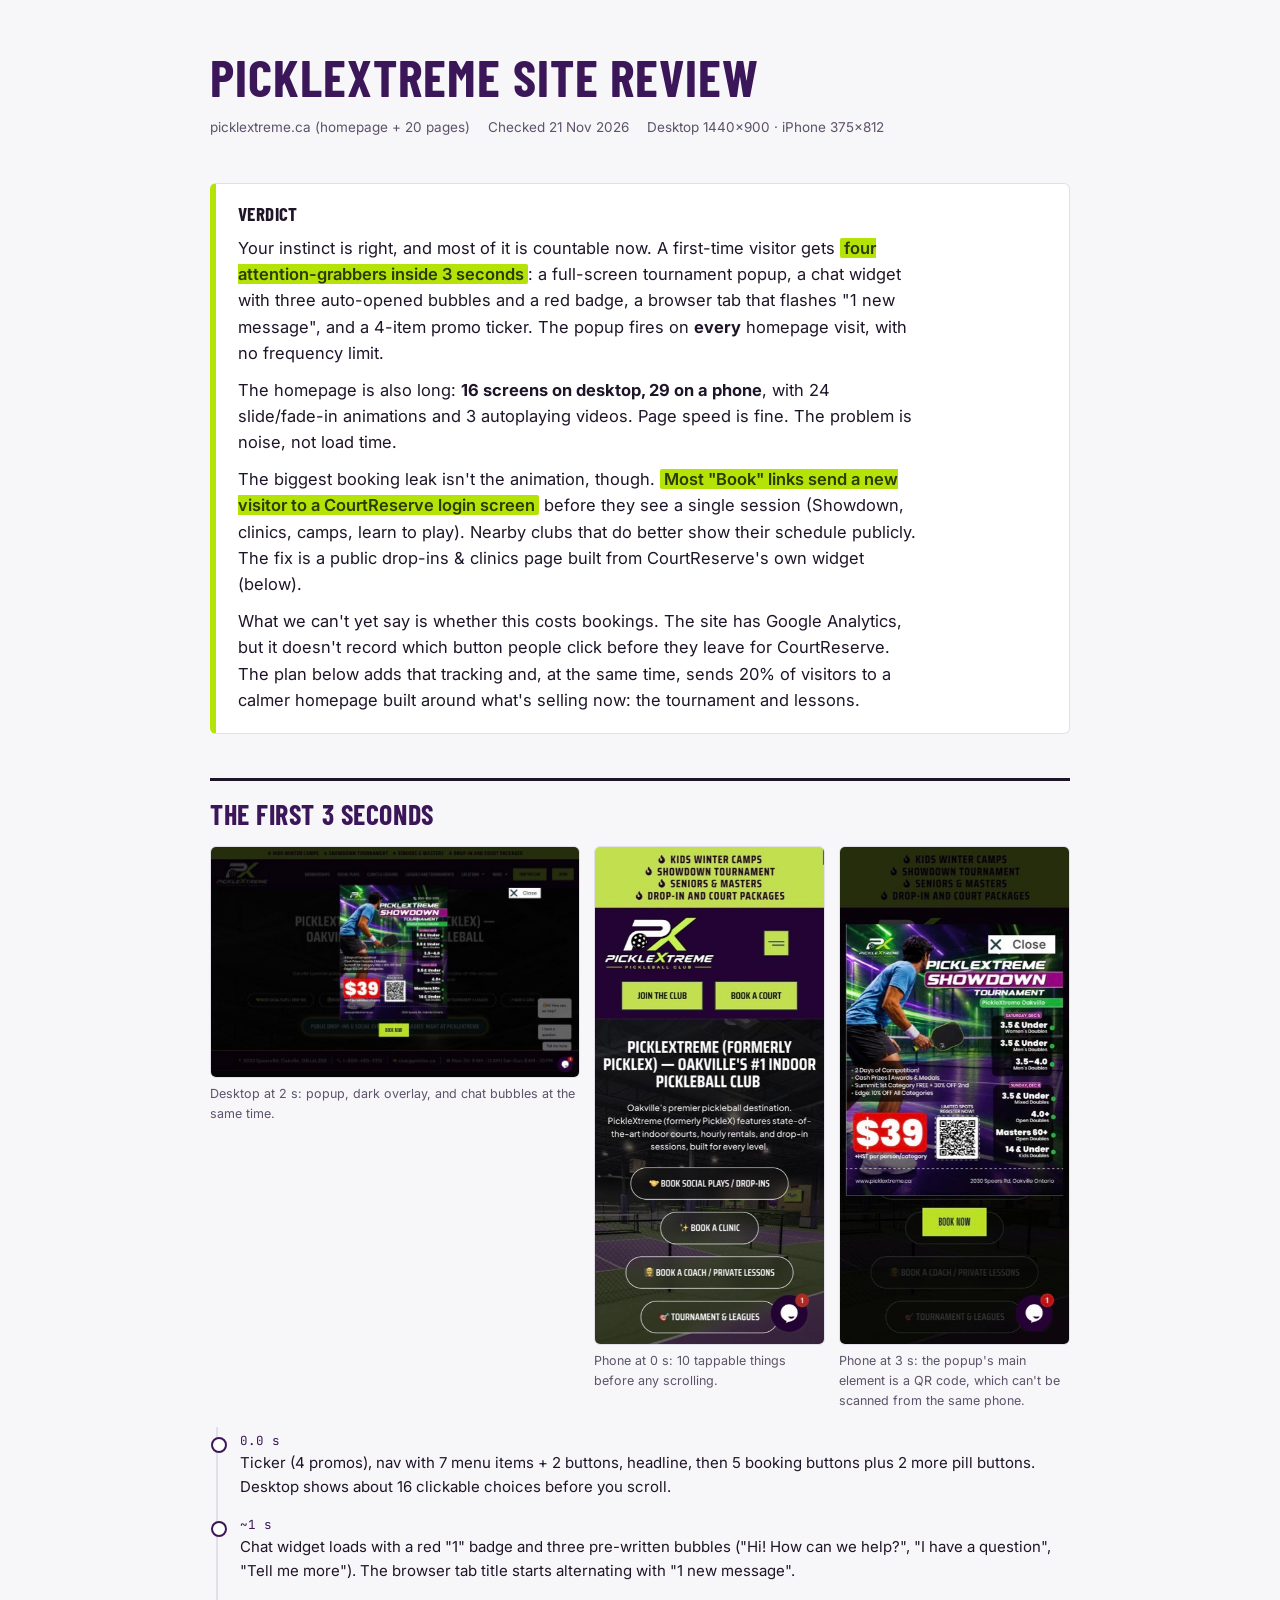
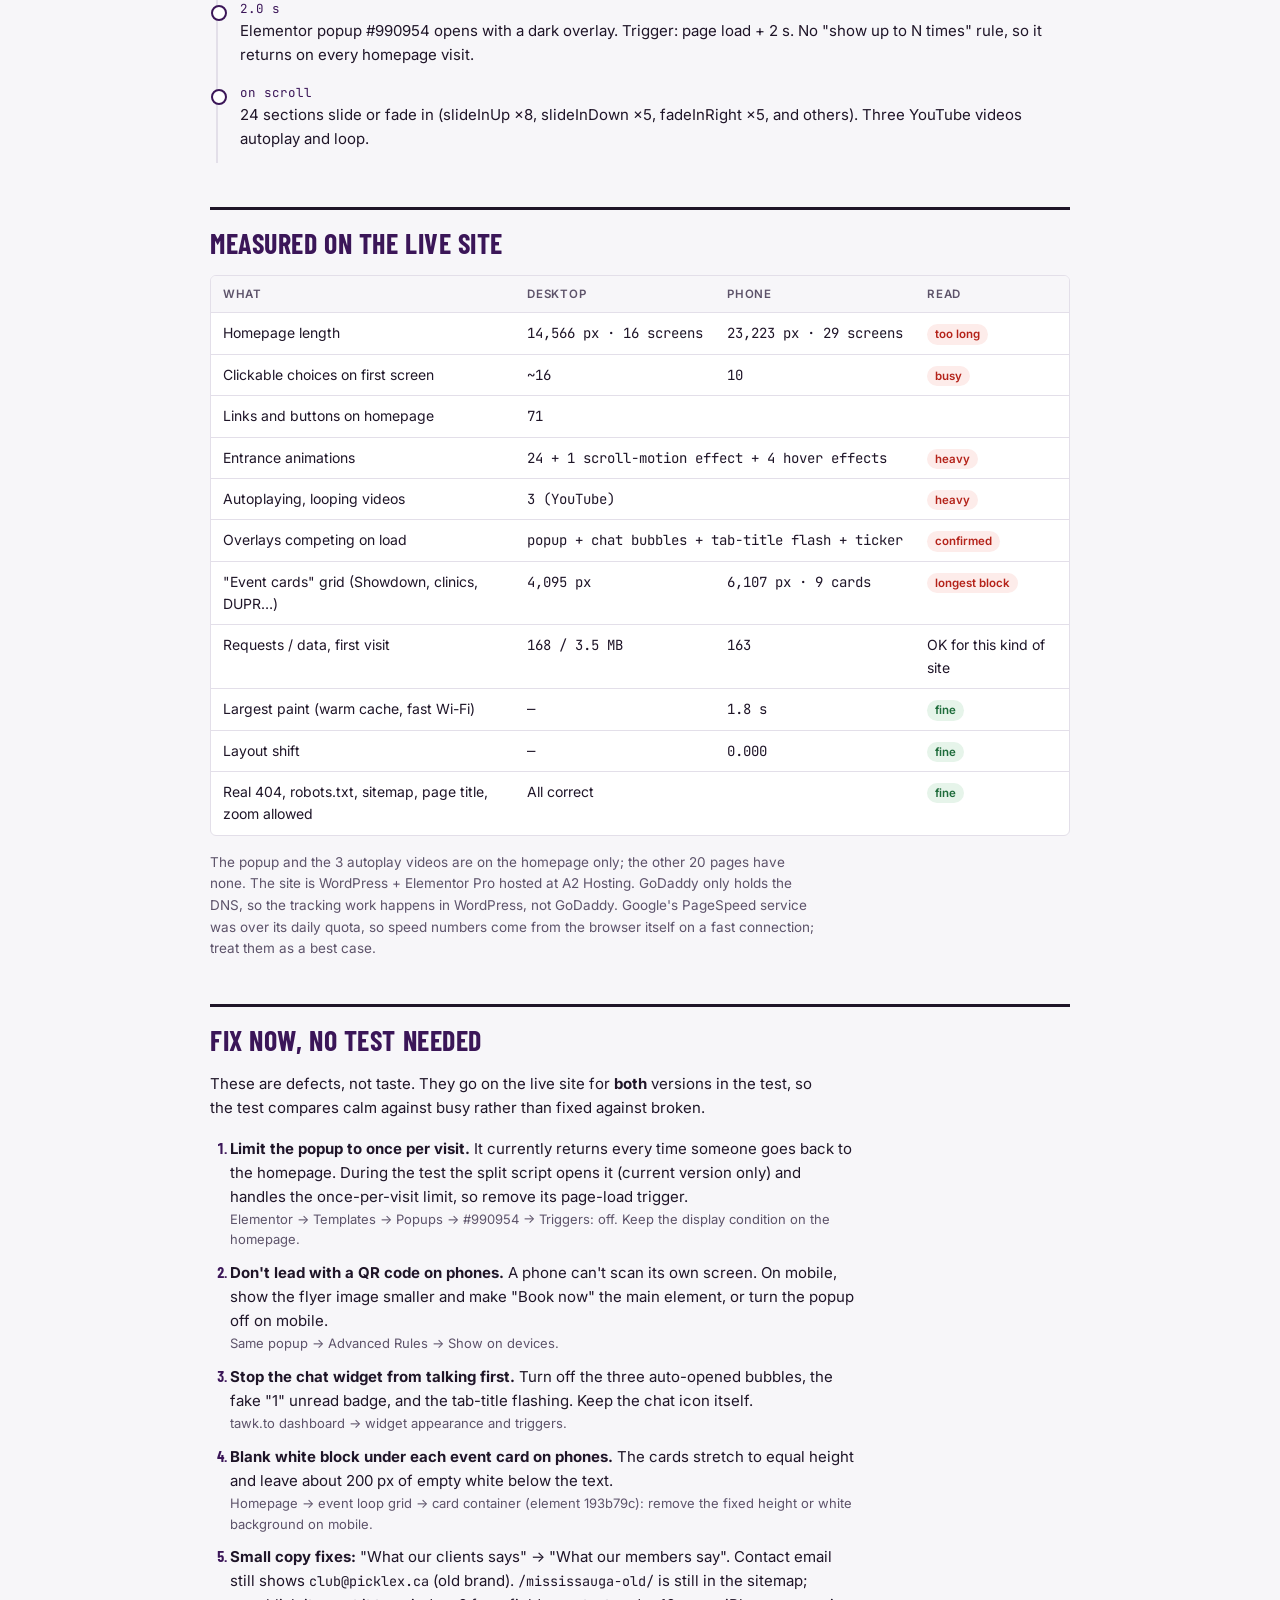
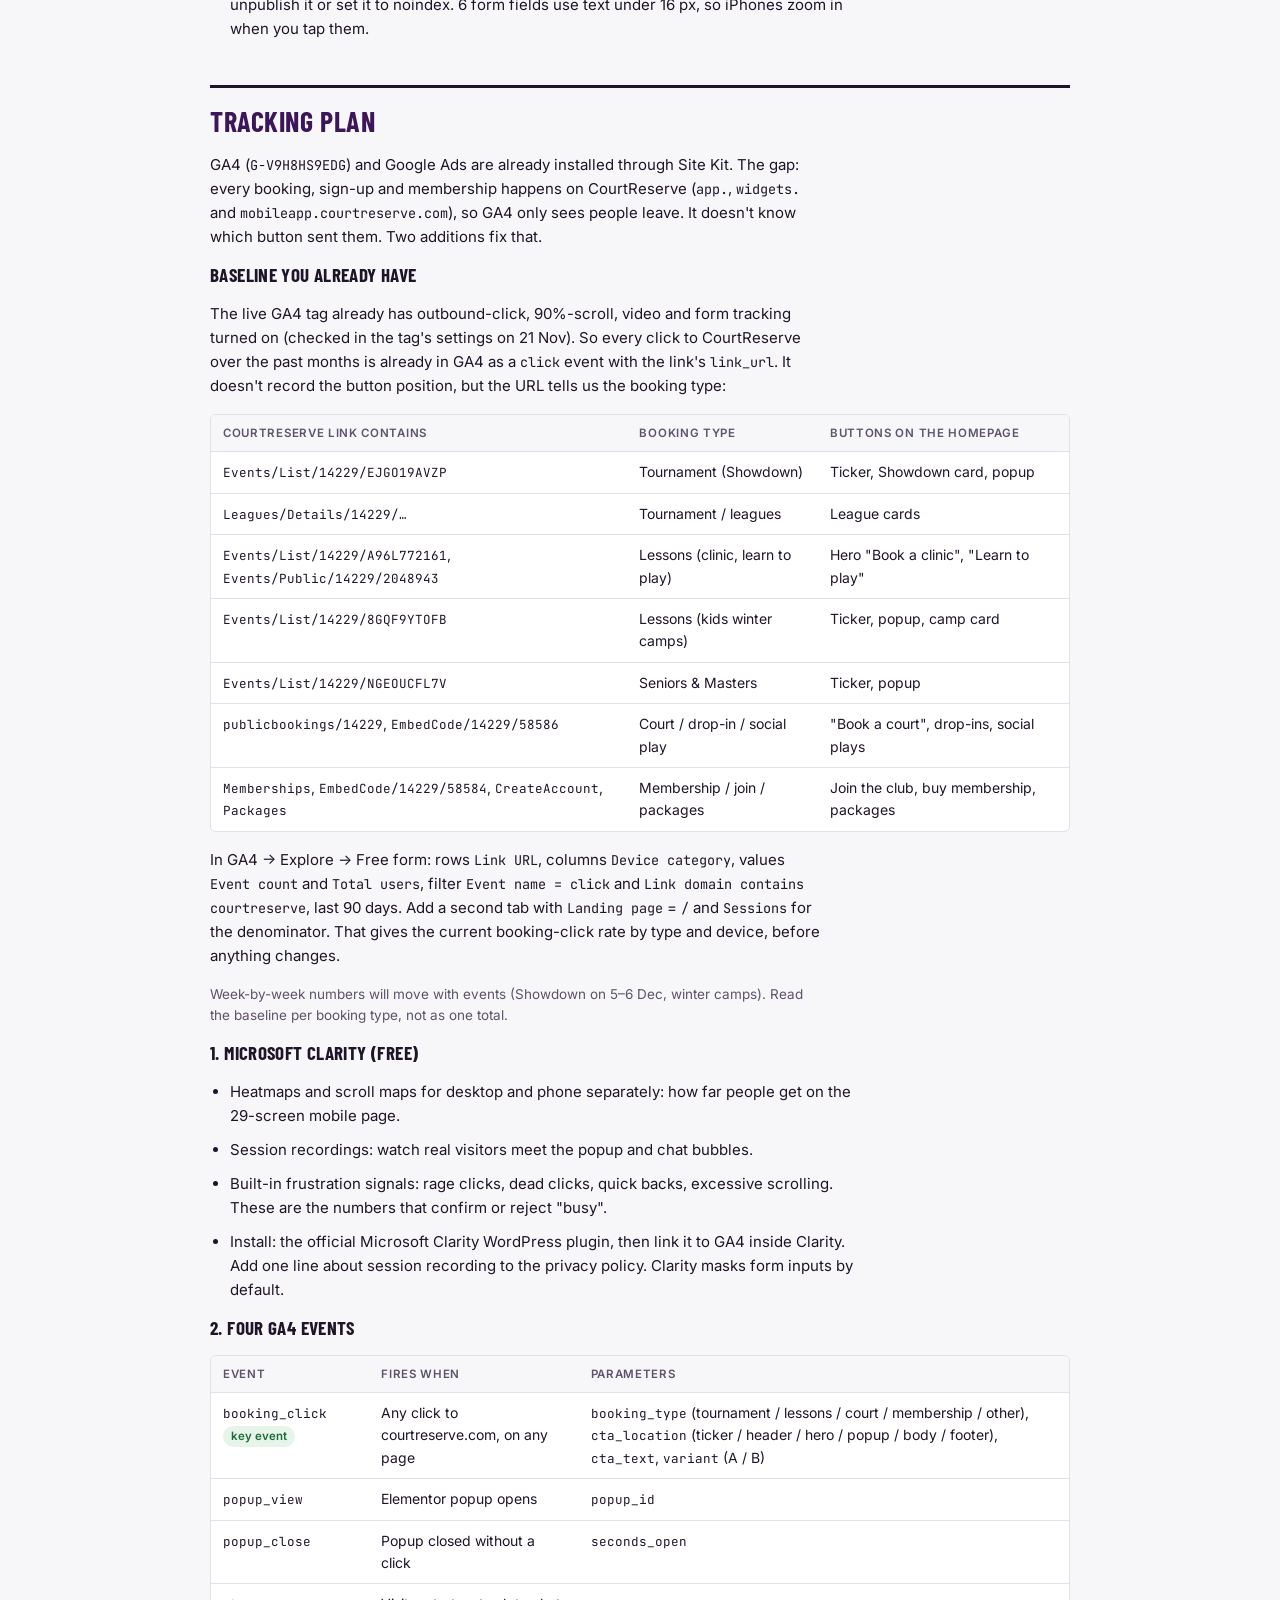
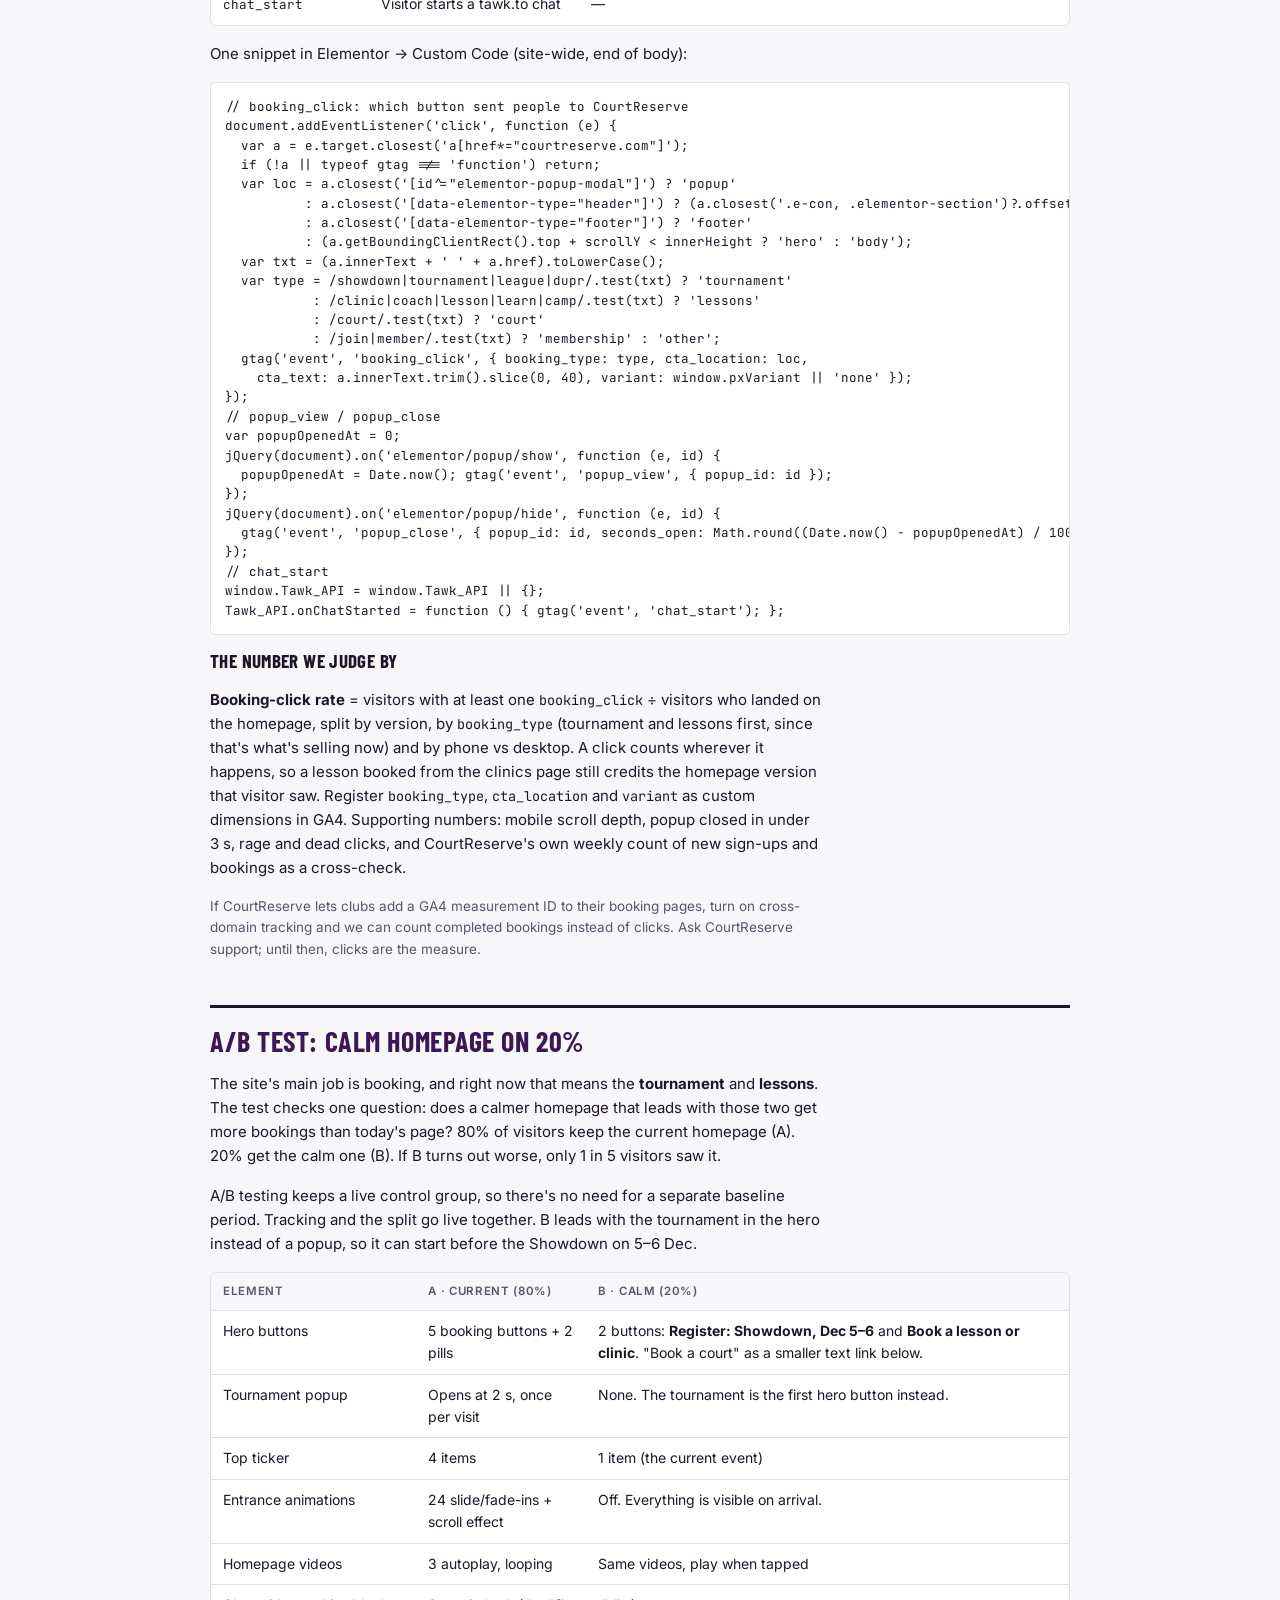
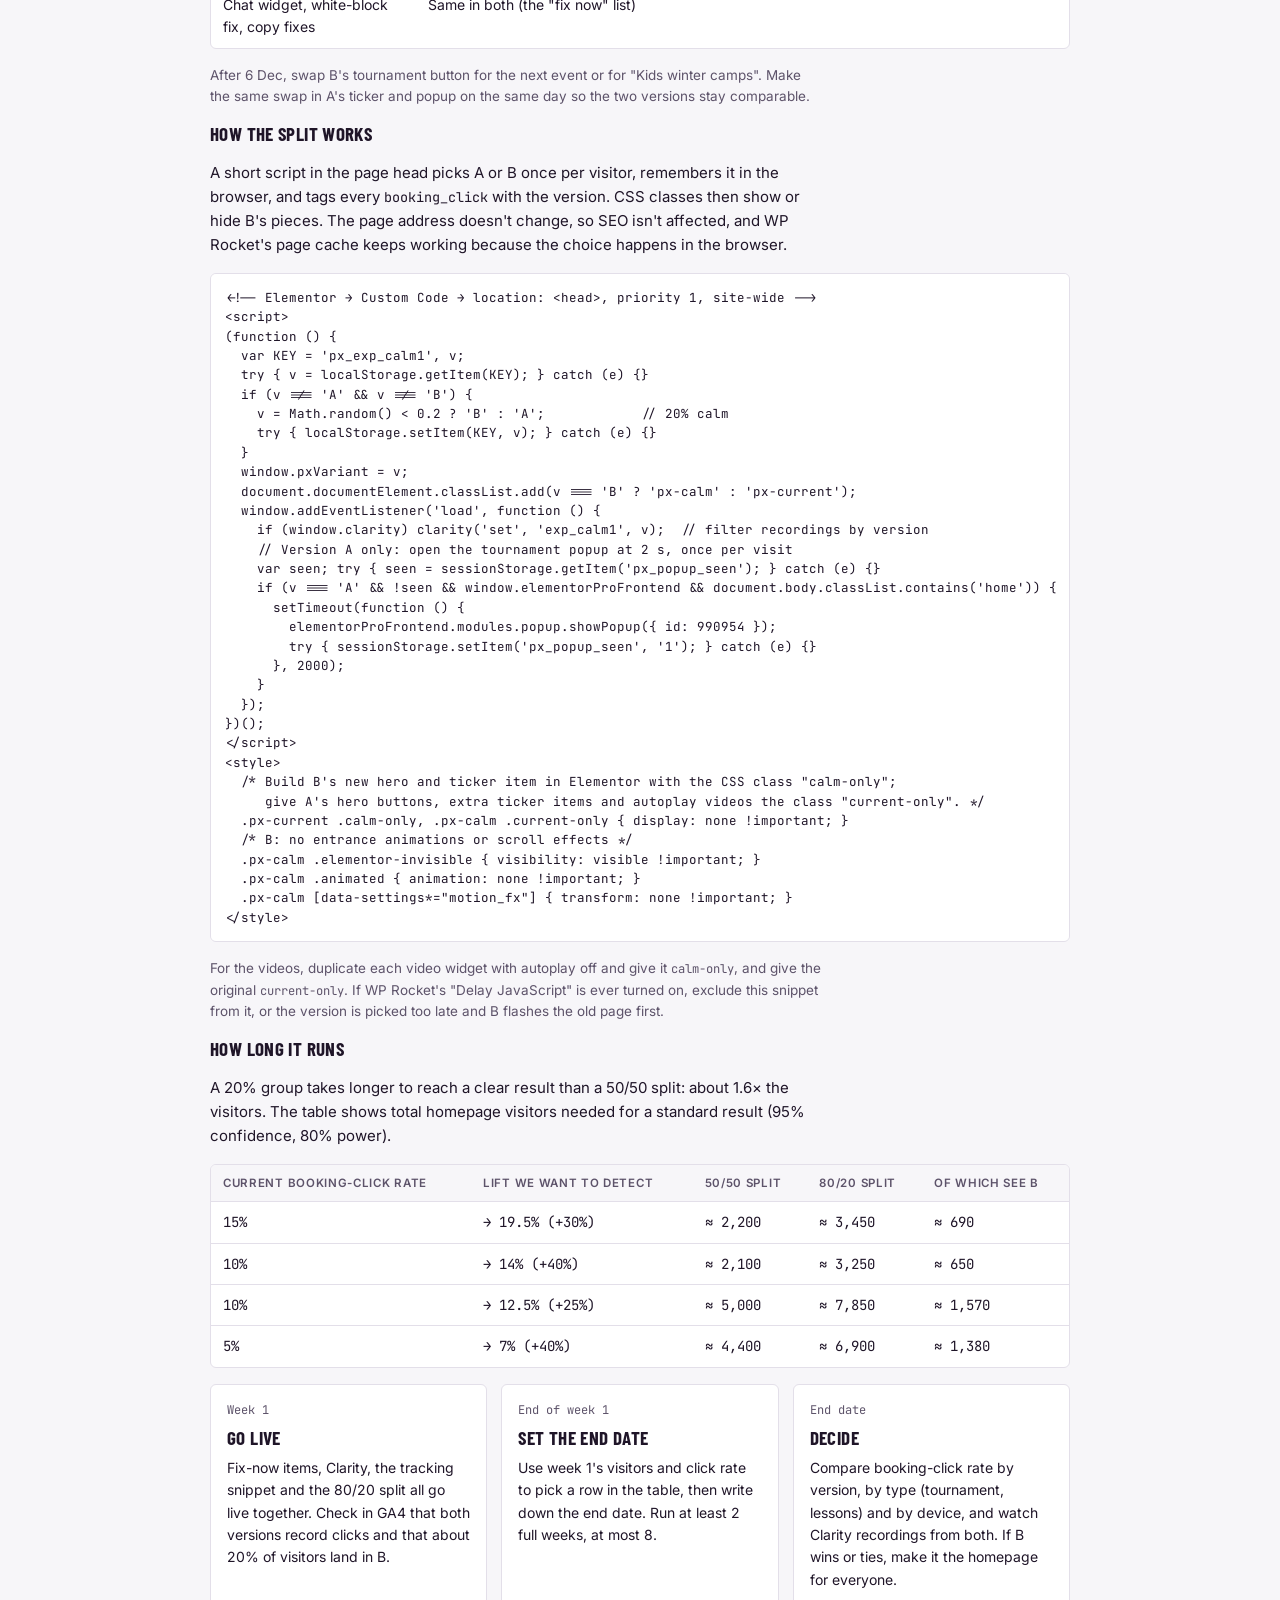
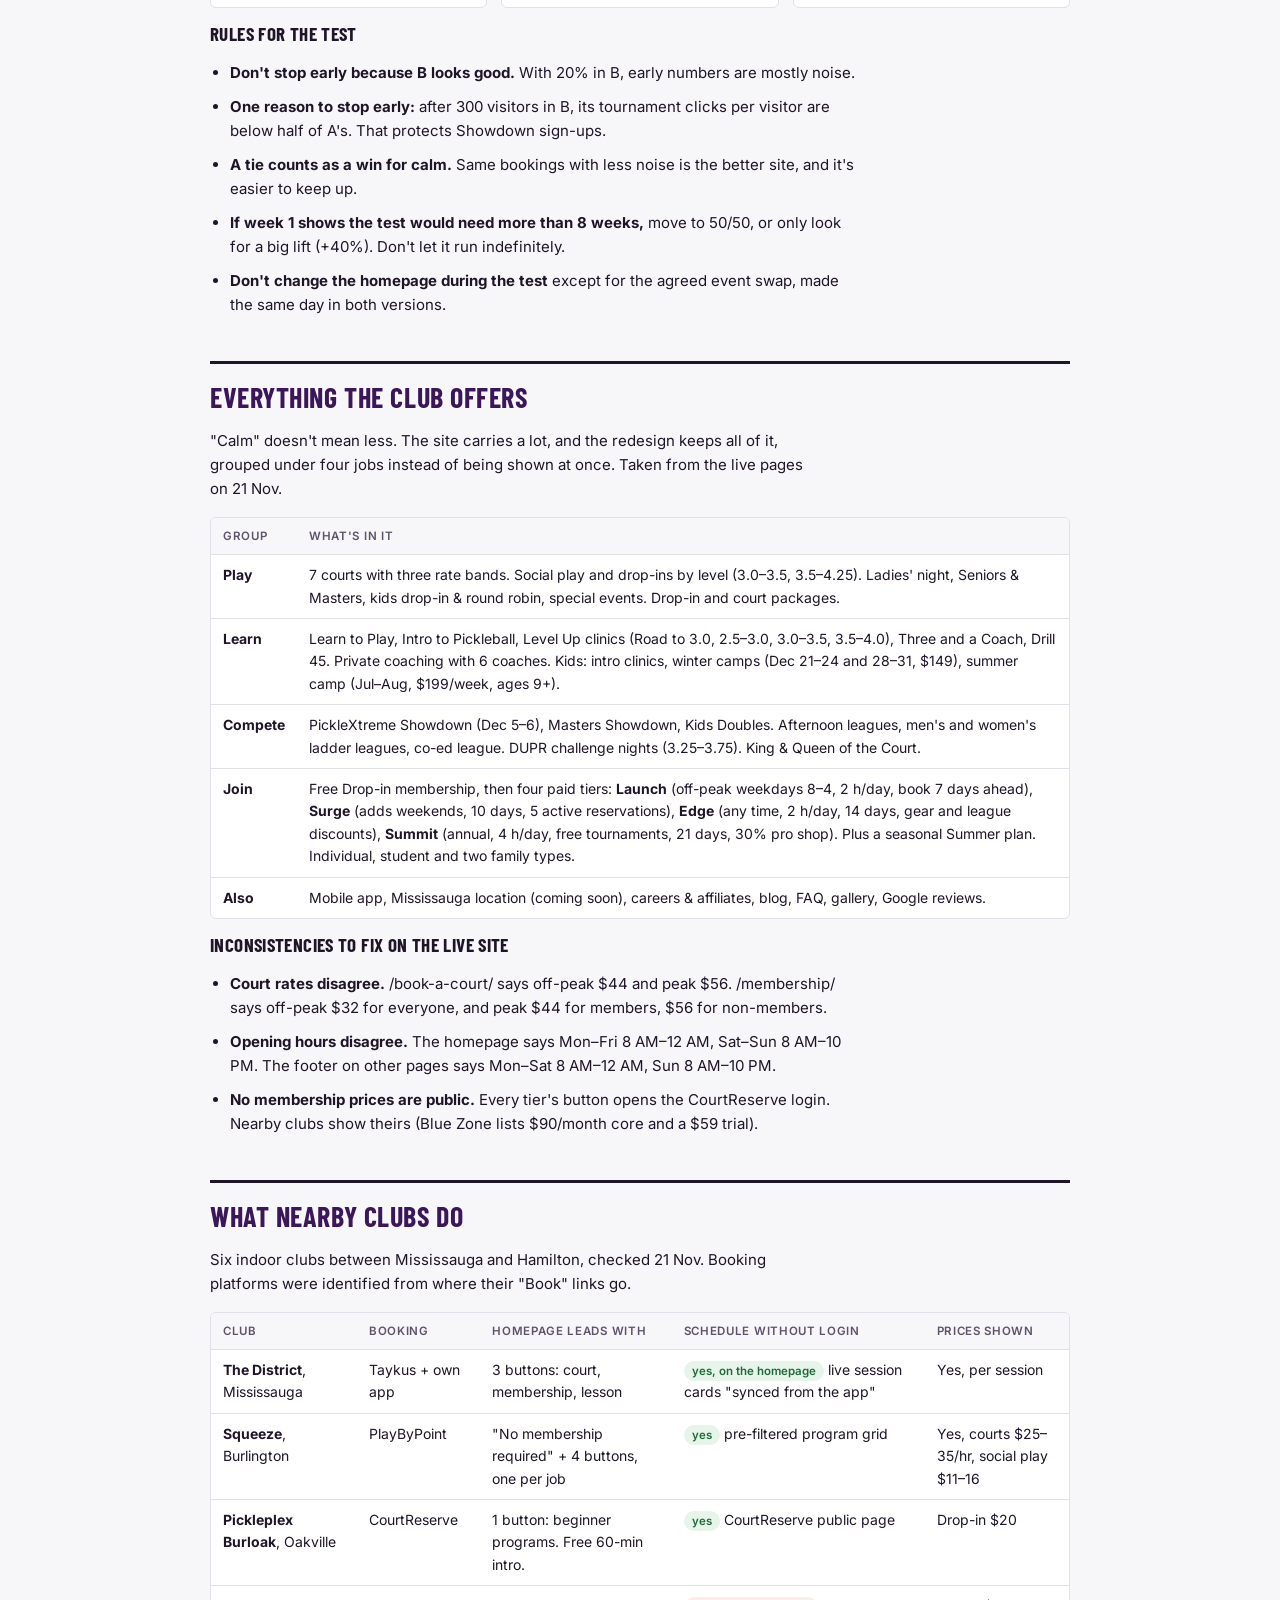
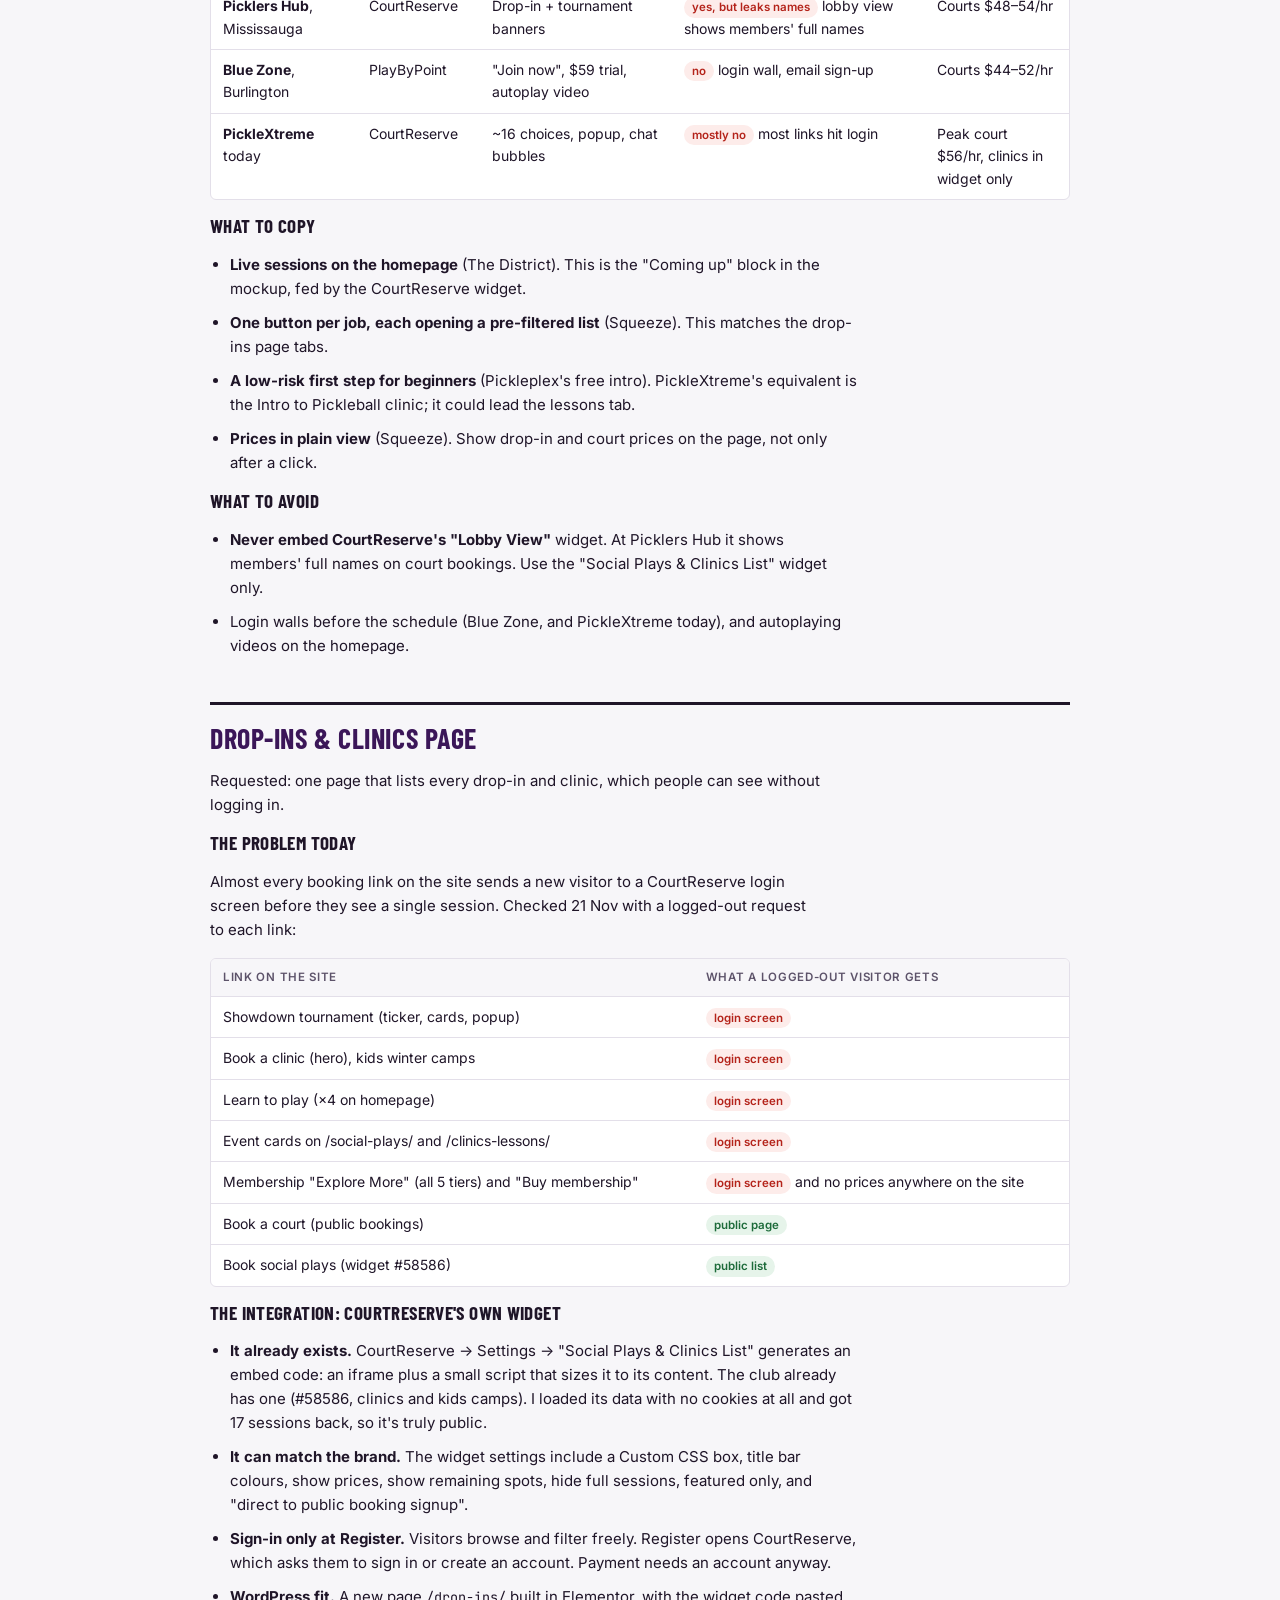
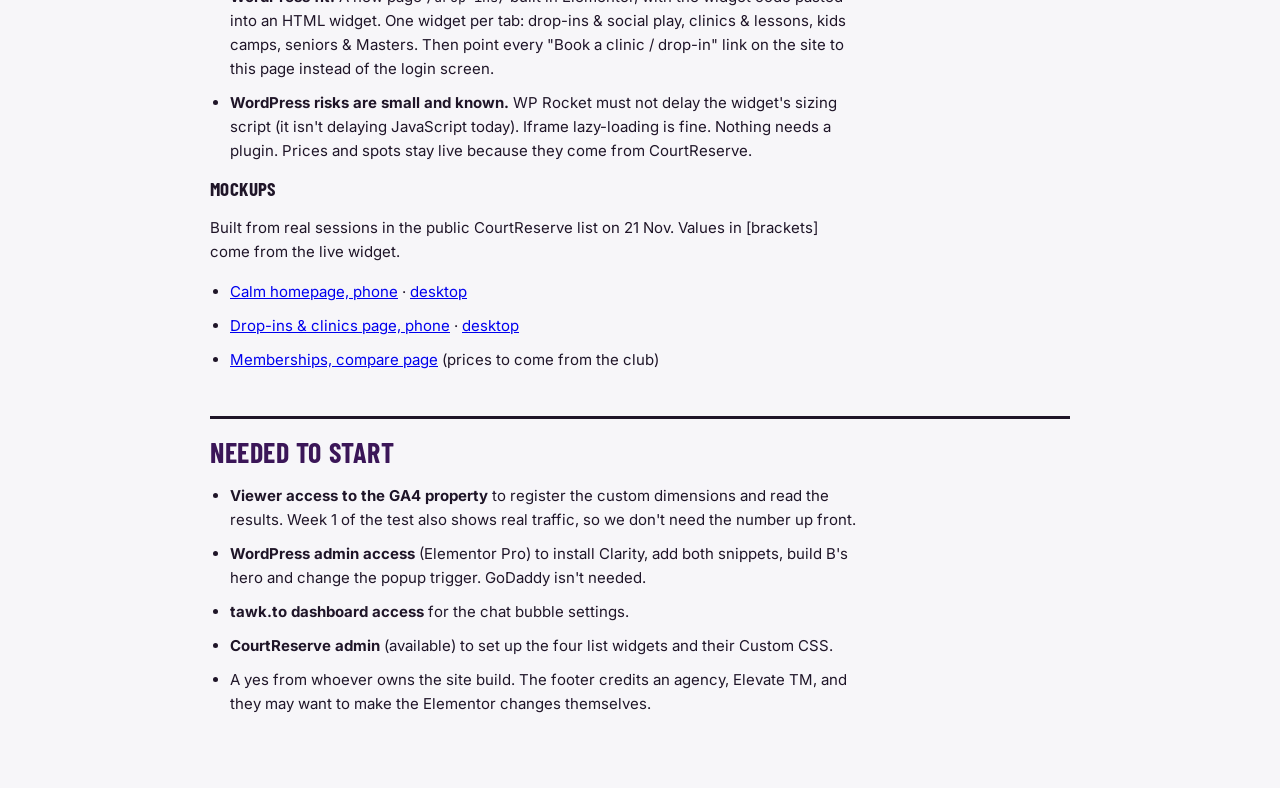
==== commit 533d929b: "Add full content inventory, memberships page, site inconsistencies Co-Authored-By: Claude Opus 5.5 <" ====
--- a/index.html
+++ b/index.html
@@ -282,6 +282,27 @@
   </ul>
 </section>
 
+<section id="inventory">
+  <h2>Everything the club offers</h2>
+  <p>"Calm" doesn't mean less. The site carries a lot, and the redesign keeps all of it, grouped under four jobs instead of being shown at once. Taken from the live pages on 21 Nov.</p>
+  <div class="tbl"><table>
+    <thead><tr><th>Group</th><th>What's in it</th></tr></thead>
+    <tbody>
+      <tr><td><strong>Play</strong></td><td>7 courts with three rate bands. Social play and drop-ins by level (3.0–3.5, 3.5–4.25). Ladies' night, Seniors &amp; Masters, kids drop-in &amp; round robin, special events. Drop-in and court packages.</td></tr>
+      <tr><td><strong>Learn</strong></td><td>Learn to Play, Intro to Pickleball, Level Up clinics (Road to 3.0, 2.5–3.0, 3.0–3.5, 3.5–4.0), Three and a Coach, Drill 45. Private coaching with 6 coaches. Kids: intro clinics, winter camps (Dec 21–24 and 28–31, $149), summer camp (Jul–Aug, $199/week, ages 9+).</td></tr>
+      <tr><td><strong>Compete</strong></td><td>PickleXtreme Showdown (Dec 5–6), Masters Showdown, Kids Doubles. Afternoon leagues, men's and women's ladder leagues, co-ed league. DUPR challenge nights (3.25–3.75). King &amp; Queen of the Court.</td></tr>
+      <tr><td><strong>Join</strong></td><td>Free Drop-in membership, then four paid tiers: <strong>Launch</strong> (off-peak weekdays 8–4, 2 h/day, book 7 days ahead), <strong>Surge</strong> (adds weekends, 10 days, 5 active reservations), <strong>Edge</strong> (any time, 2 h/day, 14 days, gear and league discounts), <strong>Summit</strong> (annual, 4 h/day, free tournaments, 21 days, 30% pro shop). Plus a seasonal Summer plan. Individual, student and two family types.</td></tr>
+      <tr><td><strong>Also</strong></td><td>Mobile app, Mississauga location (coming soon), careers &amp; affiliates, blog, FAQ, gallery, Google reviews.</td></tr>
+    </tbody>
+  </table></div>
+  <h3>Inconsistencies to fix on the live site</h3>
+  <ul class="plain">
+    <li><strong>Court rates disagree.</strong> /book-a-court/ says off-peak $44 and peak $56. /membership/ says off-peak $32 for everyone, and peak $44 for members, $56 for non-members.</li>
+    <li><strong>Opening hours disagree.</strong> The homepage says Mon–Fri 8 AM–12 AM, Sat–Sun 8 AM–10 PM. The footer on other pages says Mon–Sat 8 AM–12 AM, Sun 8 AM–10 PM.</li>
+    <li><strong>No membership prices are public.</strong> Every tier's button opens the CourtReserve login. Nearby clubs show theirs (Blue Zone lists $90/month core and a $59 trial).</li>
+  </ul>
+</section>
+
 <section id="nearby">
   <h2>What nearby clubs do</h2>
   <p>Six indoor clubs between Mississauga and Hamilton, checked 21 Nov. Booking platforms were identified from where their "Book" links go.</p>
@@ -322,6 +343,7 @@
       <tr><td>Book a clinic (hero), kids winter camps</td><td><span class="pill bad">login screen</span></td></tr>
       <tr><td>Learn to play (×4 on homepage)</td><td><span class="pill bad">login screen</span></td></tr>
       <tr><td>Event cards on /social-plays/ and /clinics-lessons/</td><td><span class="pill bad">login screen</span></td></tr>
+      <tr><td>Membership "Explore More" (all 5 tiers) and "Buy membership"</td><td><span class="pill bad">login screen</span> and no prices anywhere on the site</td></tr>
       <tr><td>Book a court (public bookings)</td><td><span class="pill good">public page</span></td></tr>
       <tr><td>Book social plays (widget #58586)</td><td><span class="pill good">public list</span></td></tr>
     </tbody>
@@ -339,6 +361,7 @@
   <ul class="plain">
     <li><a href="mockups/home-phone.html">Calm homepage, phone</a> · <a href="mockups/home-desktop.html">desktop</a></li>
     <li><a href="mockups/drop-ins-phone.html">Drop-ins &amp; clinics page, phone</a> · <a href="mockups/drop-ins-desktop.html">desktop</a></li>
+    <li><a href="mockups/memberships.html">Memberships, compare page</a> (prices to come from the club)</li>
   </ul>
 </section>
 
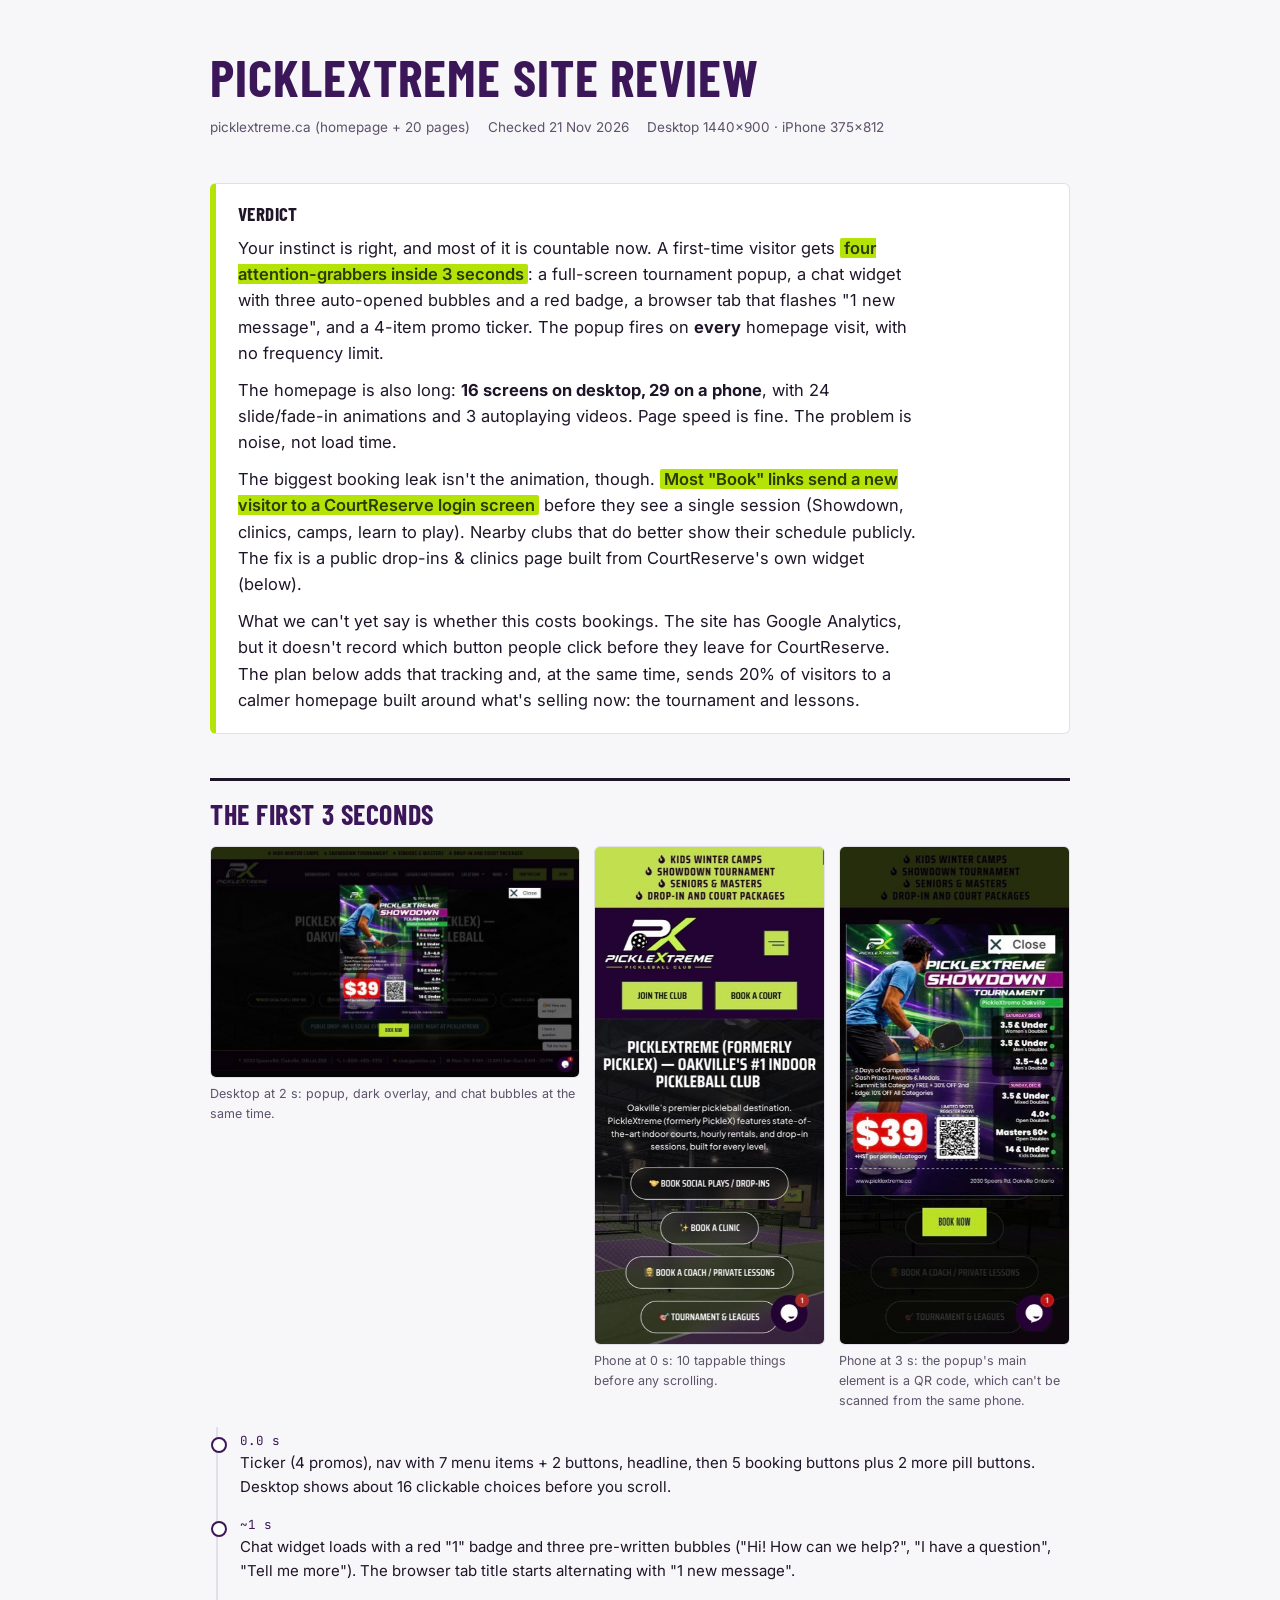
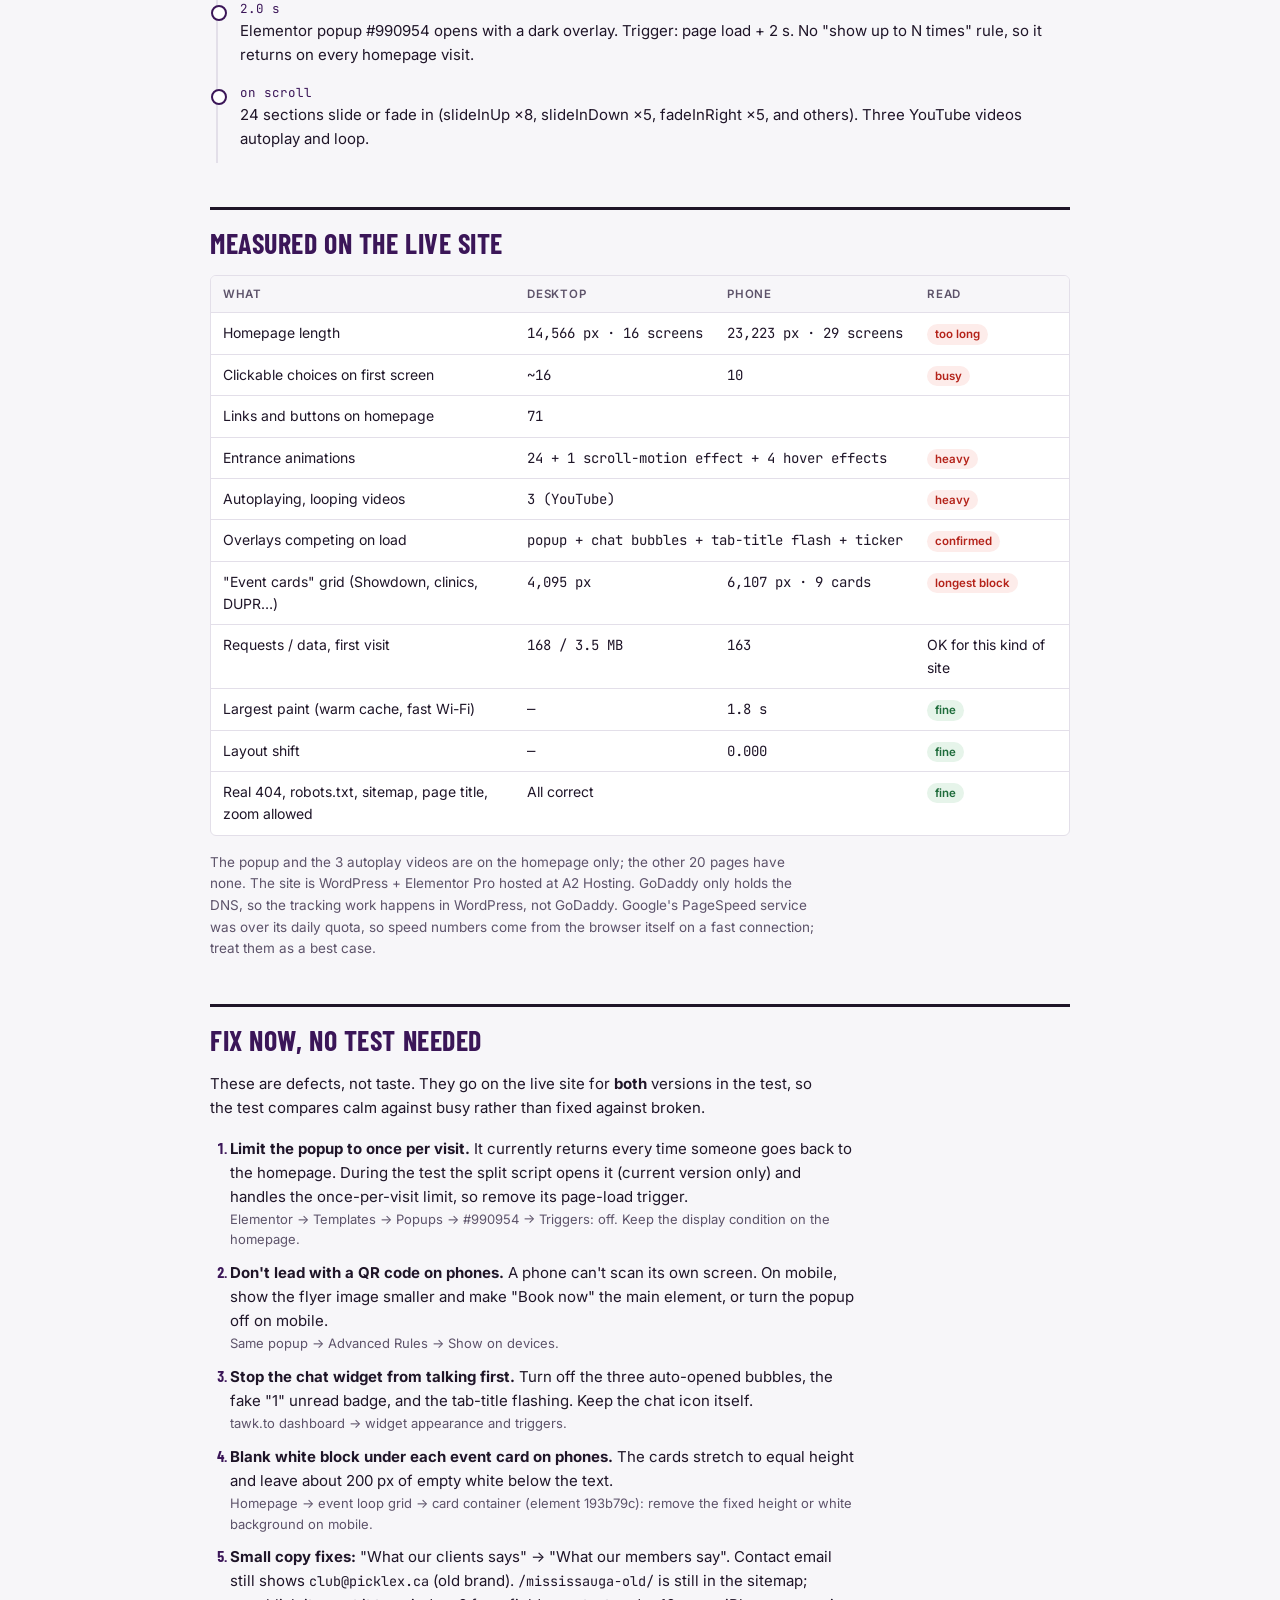
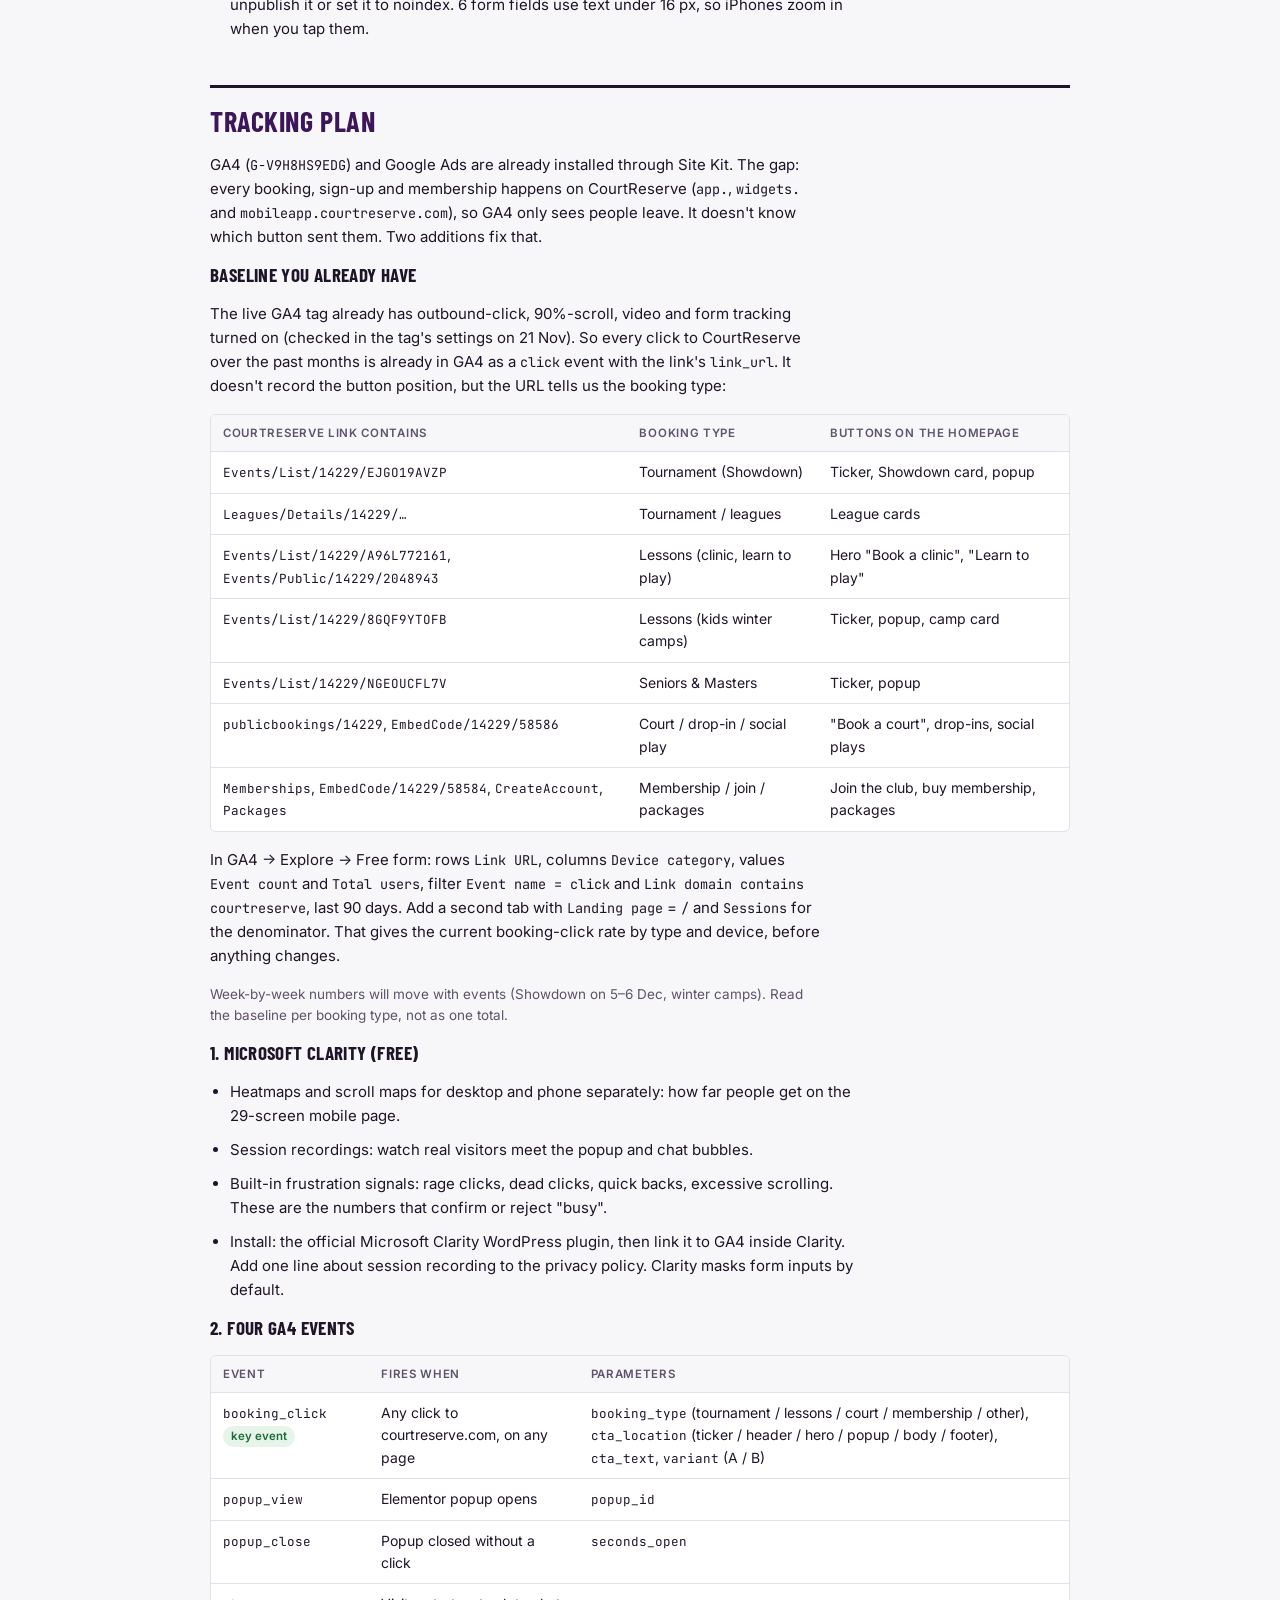
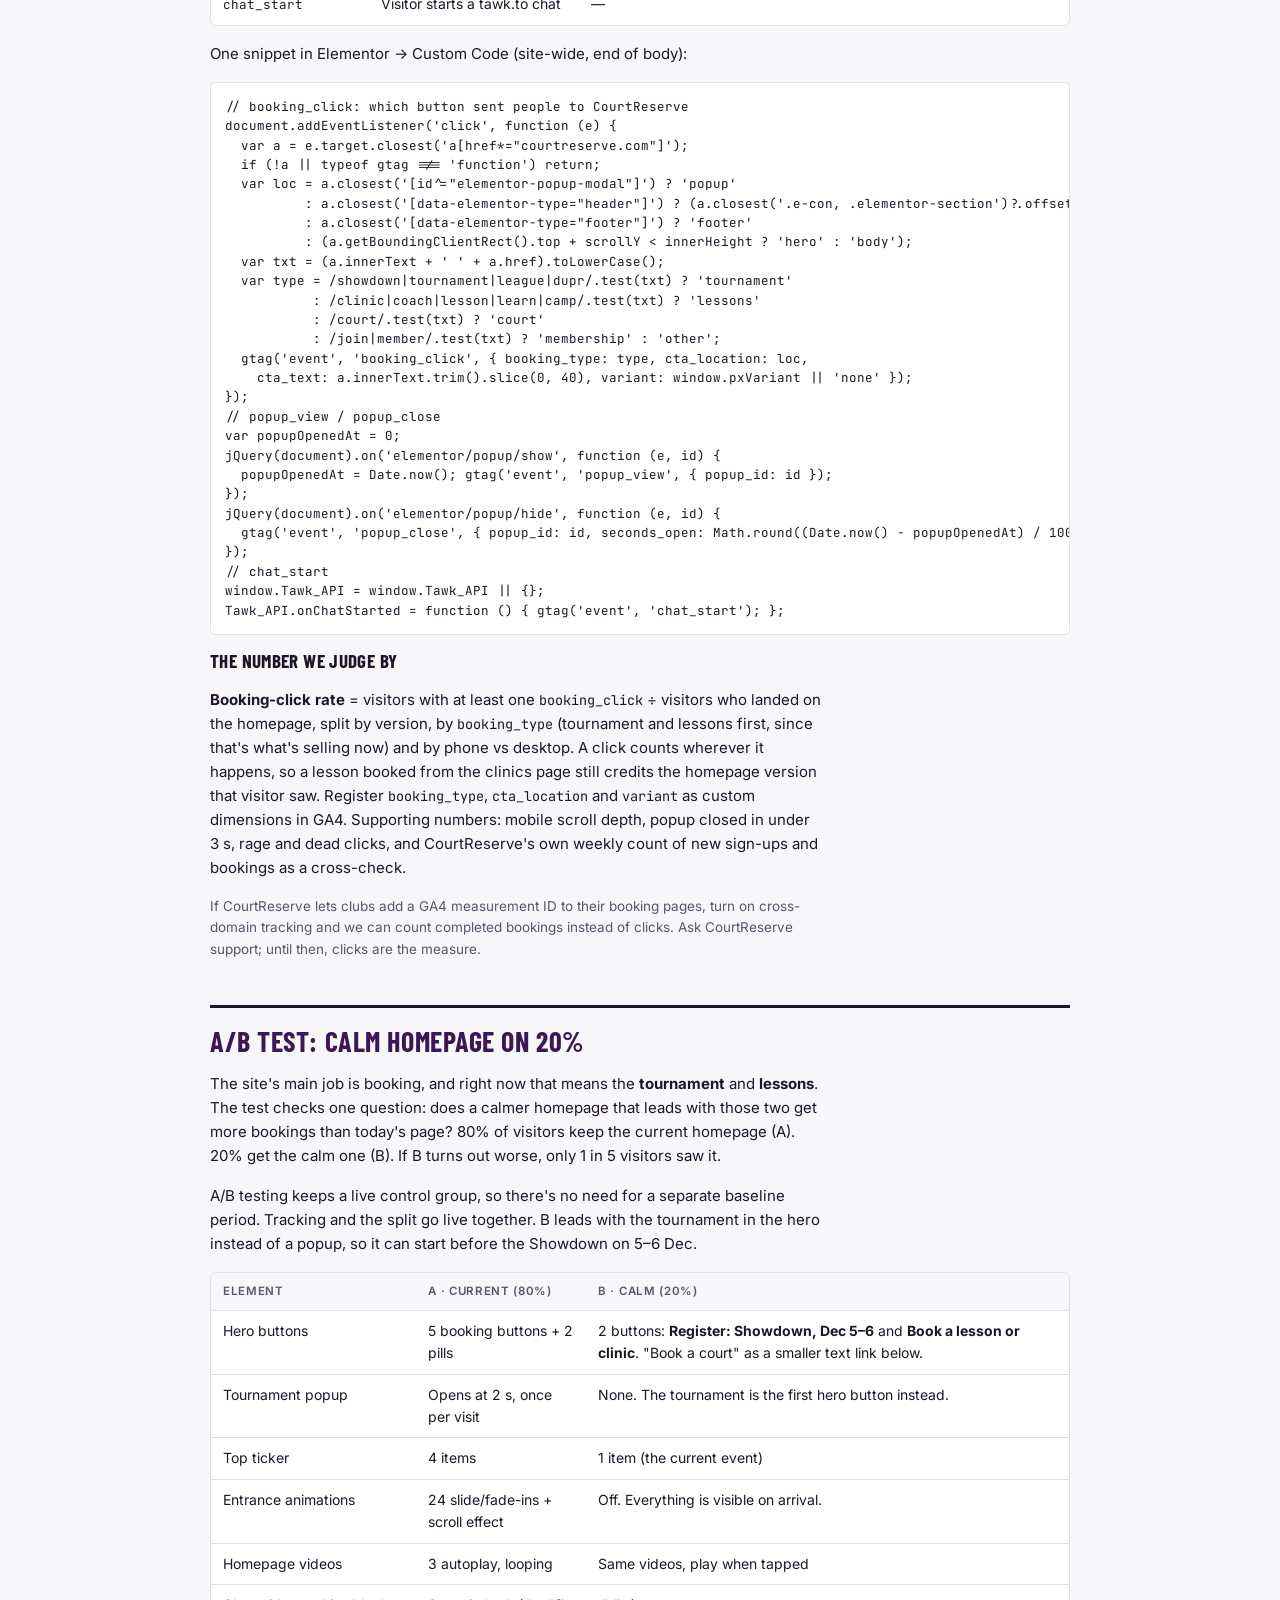
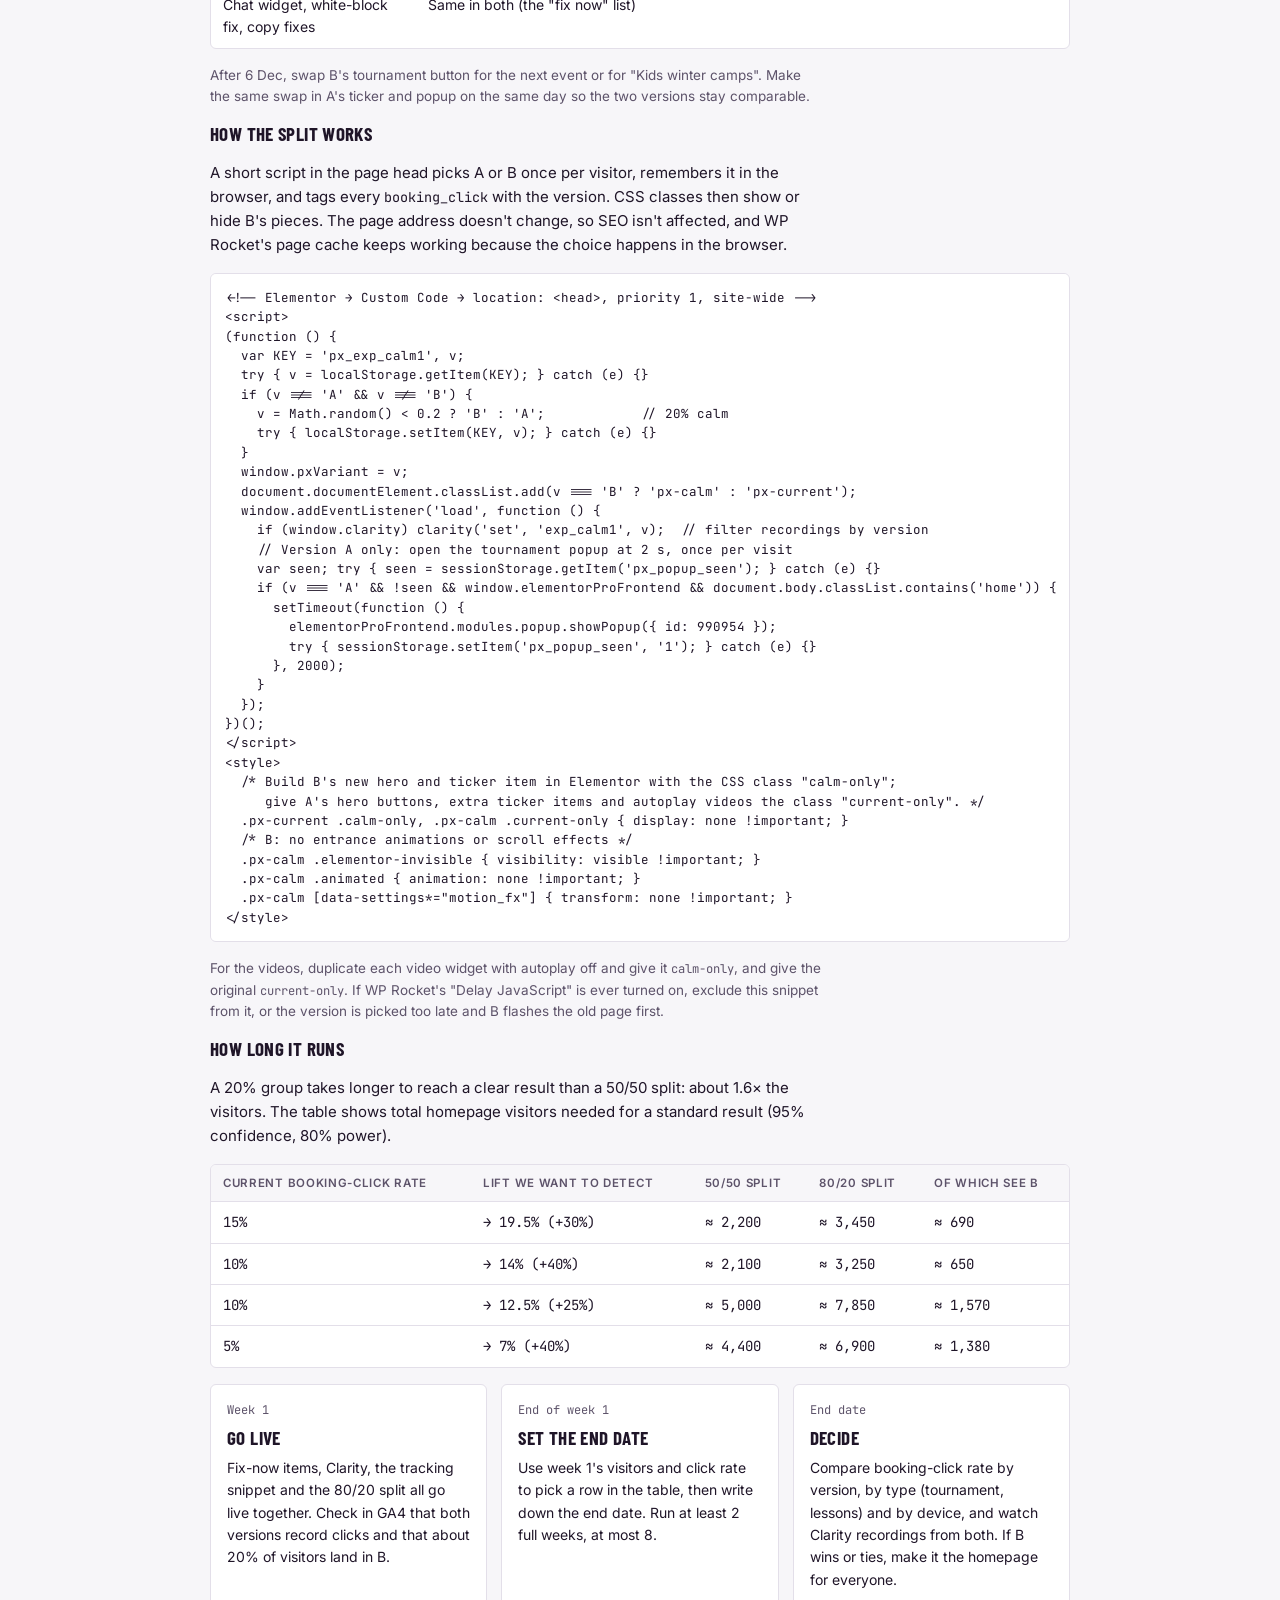
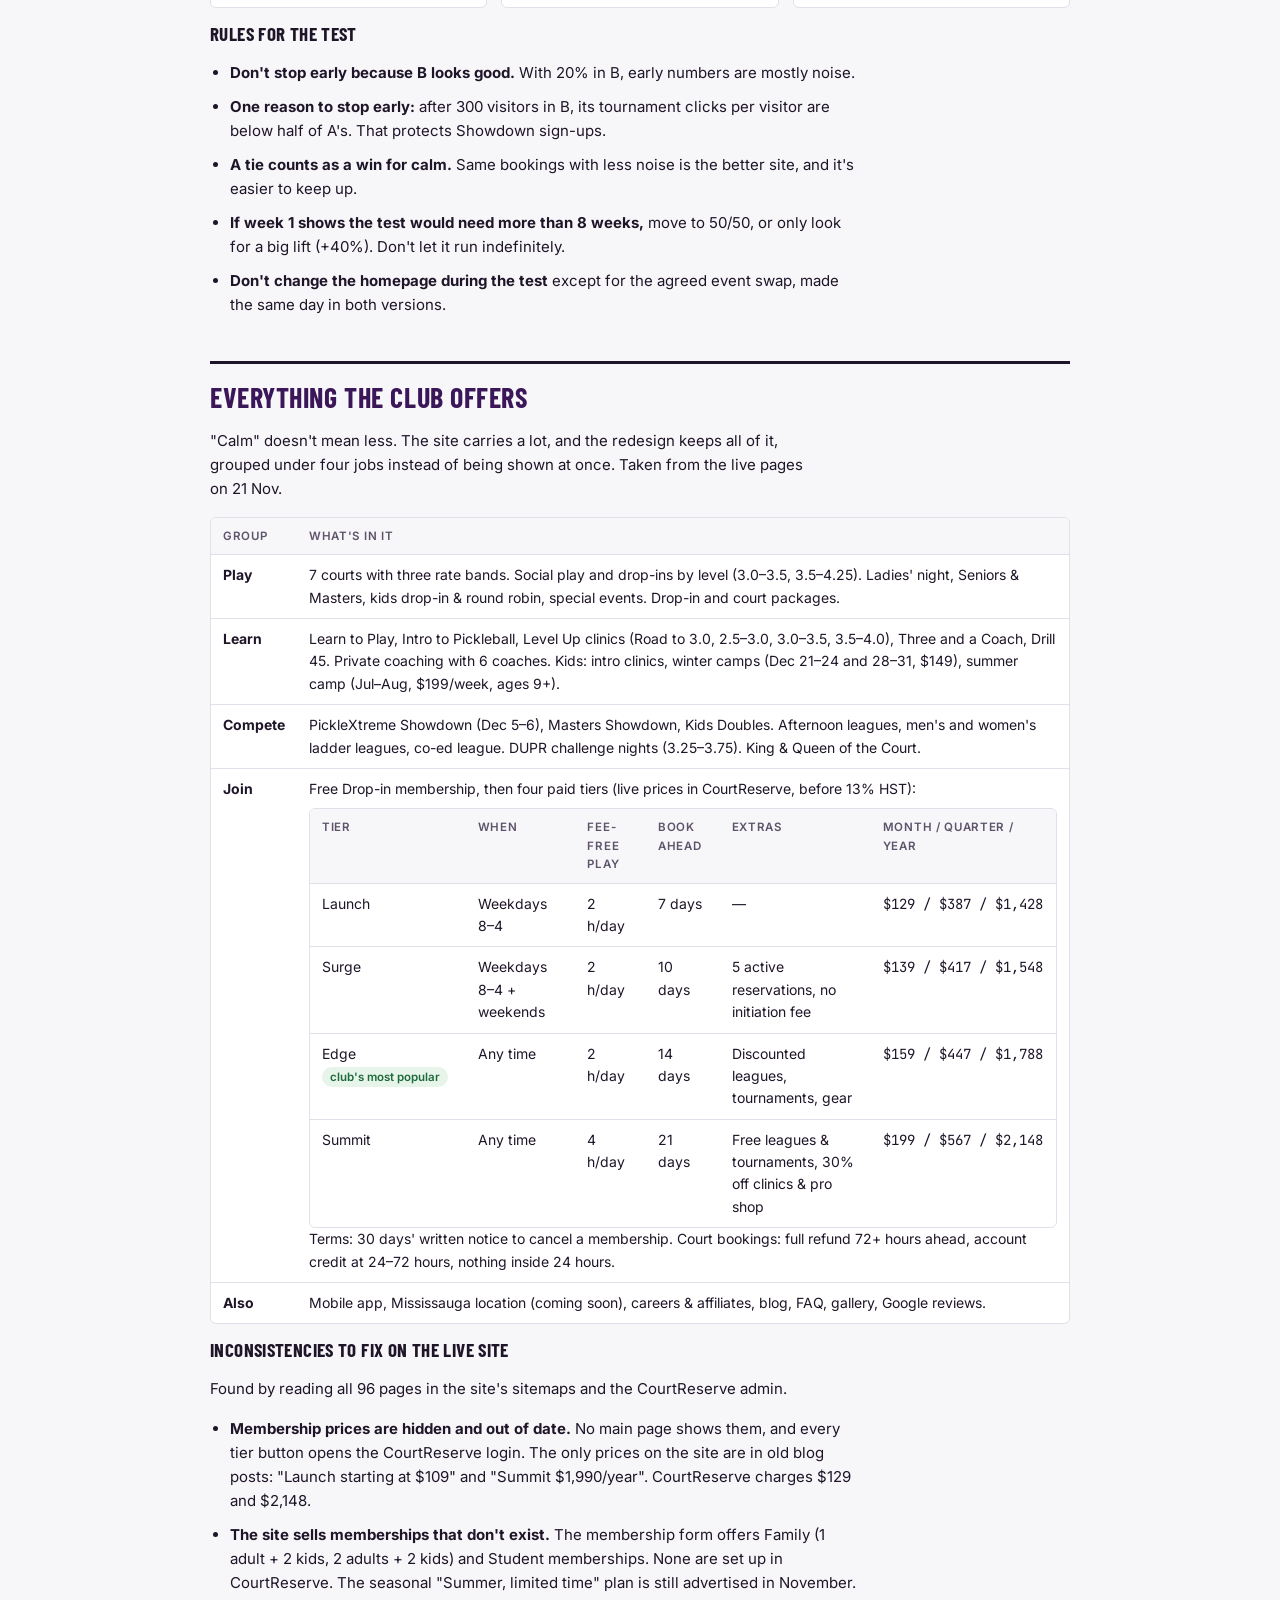
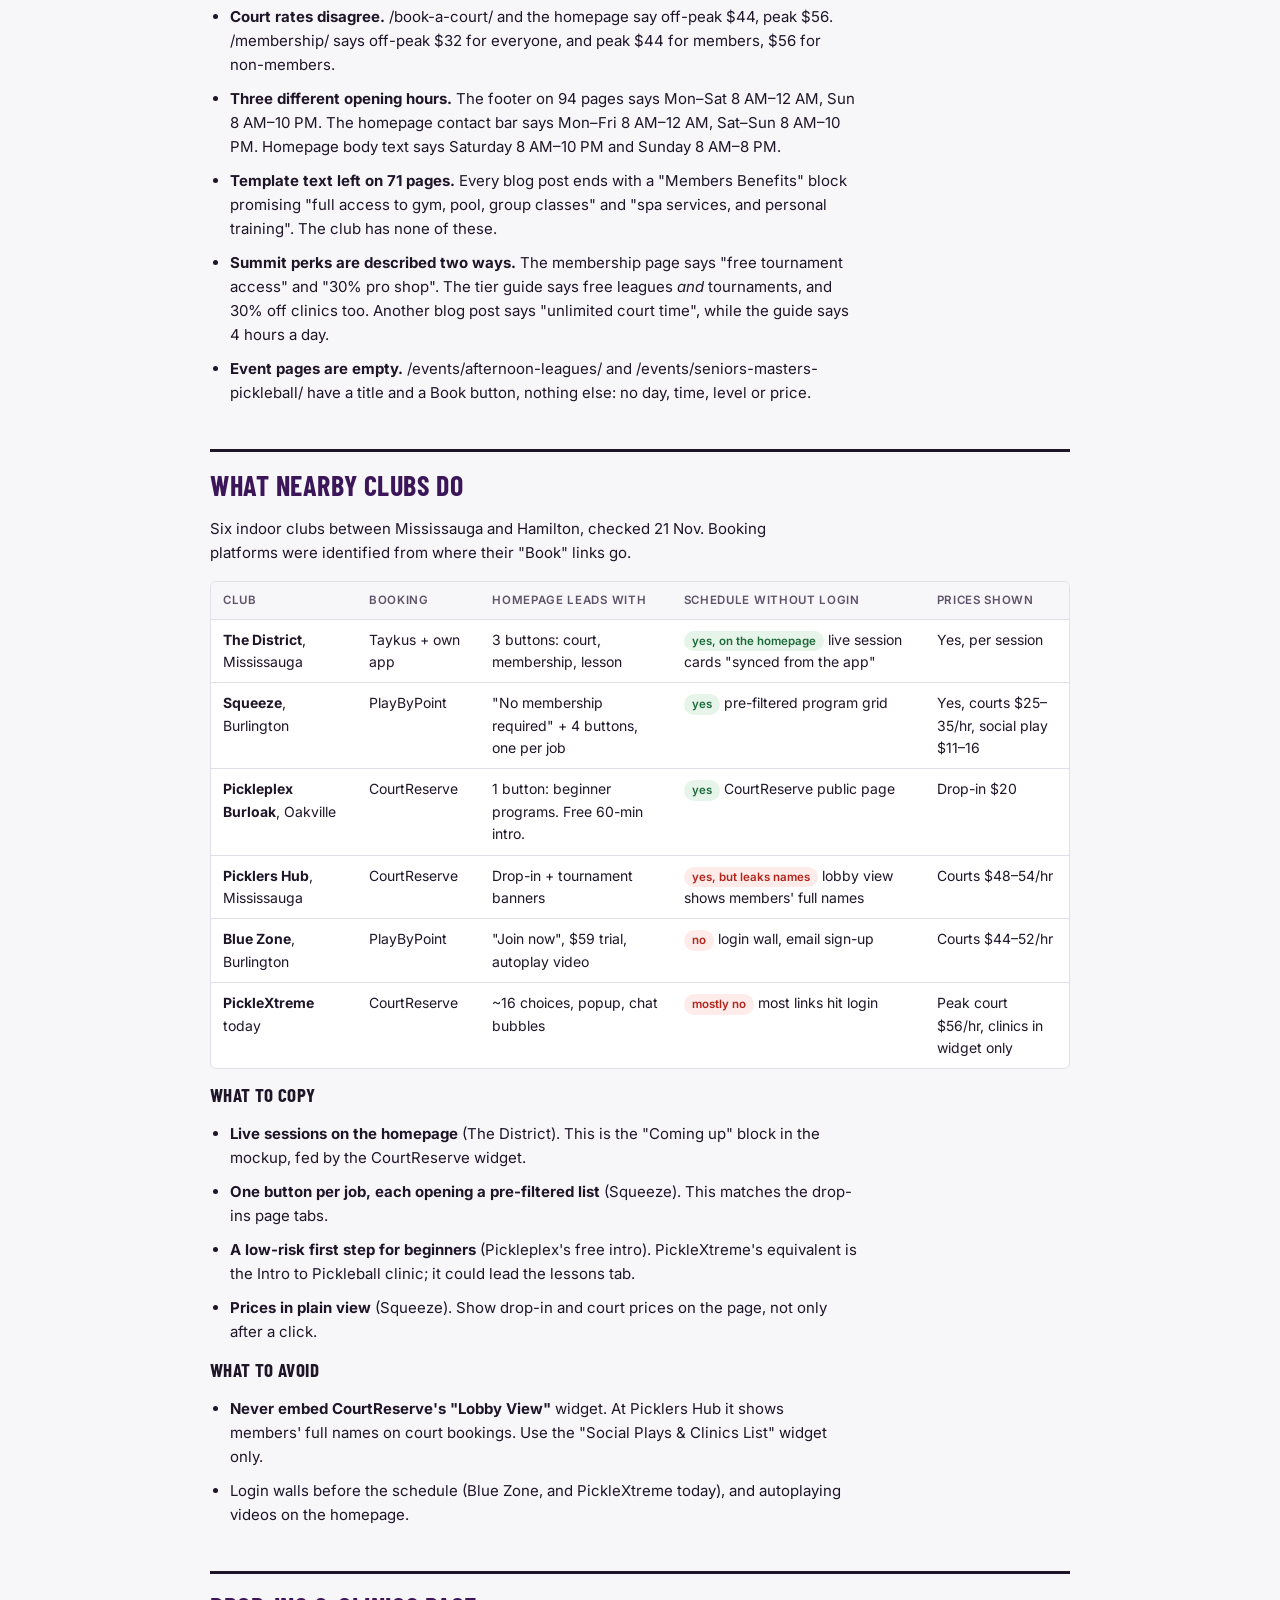
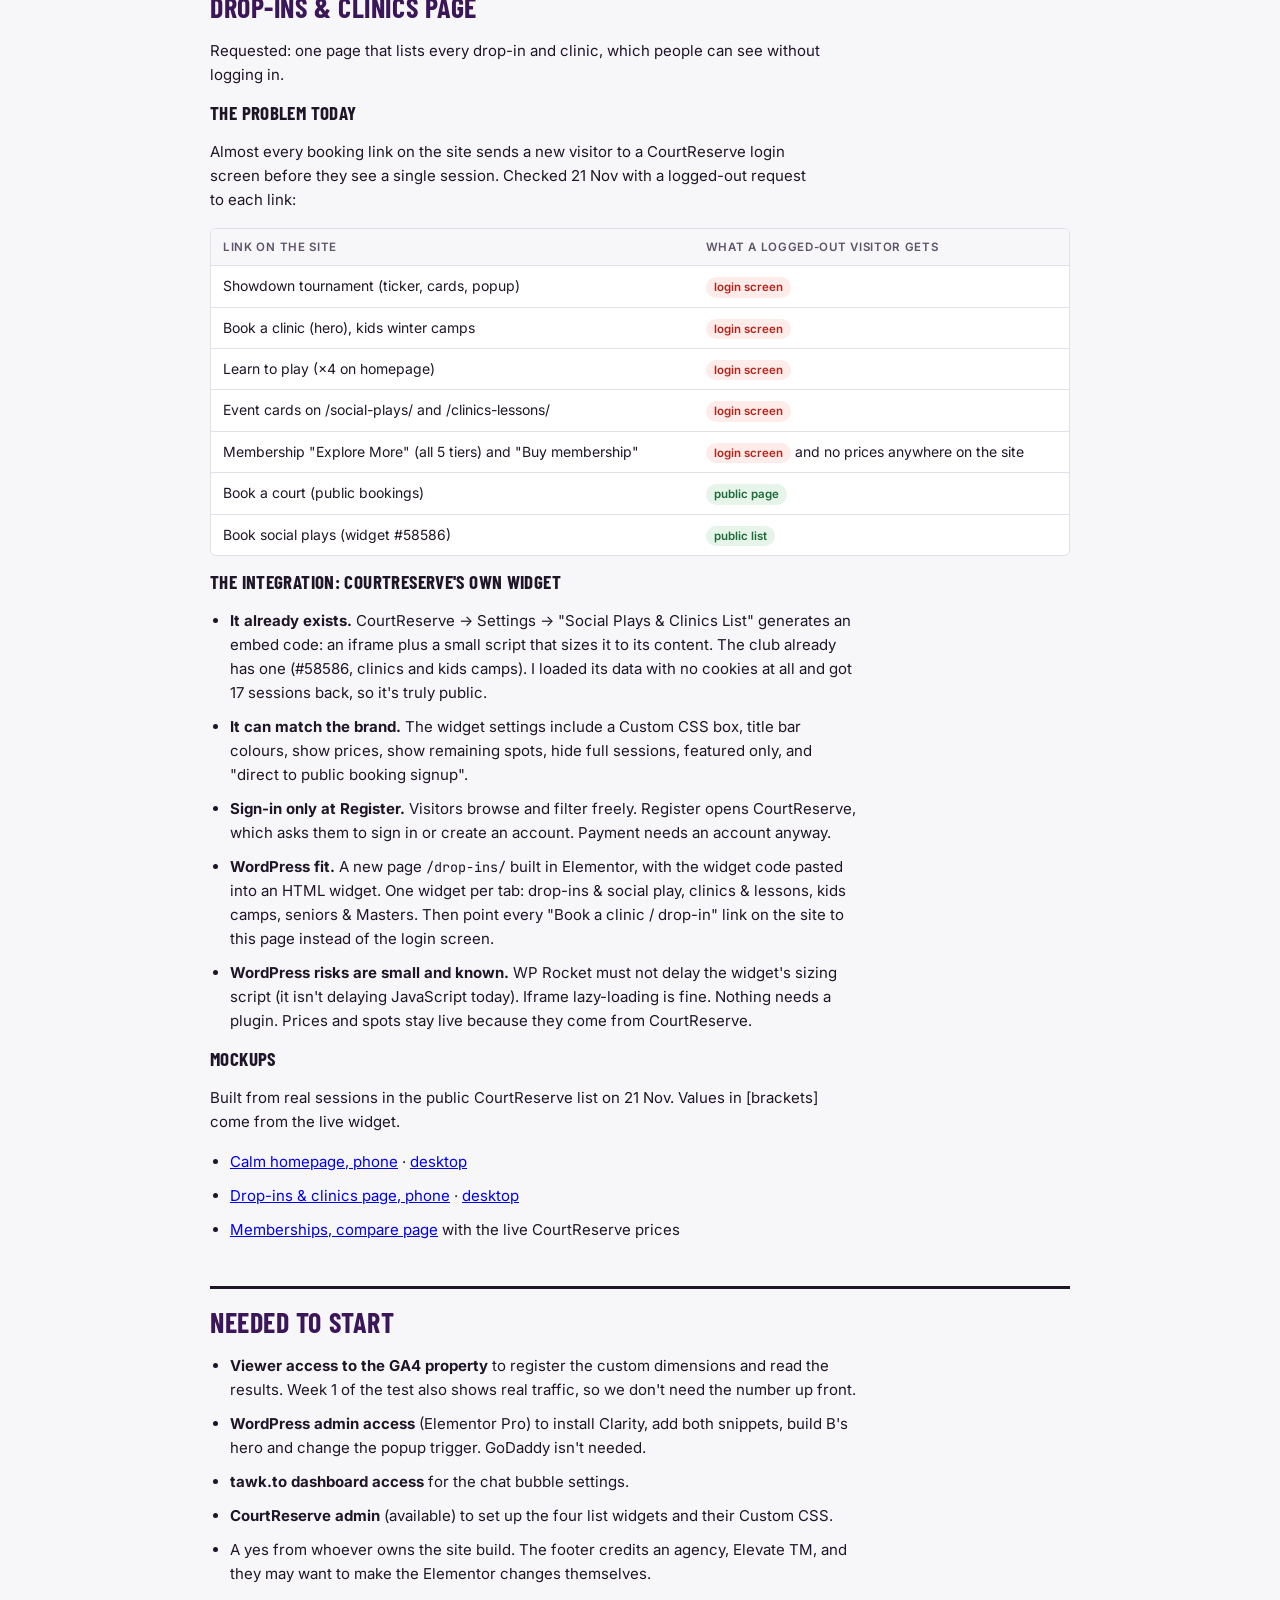
==== commit 1268bbb9: "Fill live membership prices; add site-wide inconsistencies from full crawl Co-Authored-By: Claude Op" ====
--- a/index.html
+++ b/index.html
@@ -291,15 +291,30 @@
       <tr><td><strong>Play</strong></td><td>7 courts with three rate bands. Social play and drop-ins by level (3.0–3.5, 3.5–4.25). Ladies' night, Seniors &amp; Masters, kids drop-in &amp; round robin, special events. Drop-in and court packages.</td></tr>
       <tr><td><strong>Learn</strong></td><td>Learn to Play, Intro to Pickleball, Level Up clinics (Road to 3.0, 2.5–3.0, 3.0–3.5, 3.5–4.0), Three and a Coach, Drill 45. Private coaching with 6 coaches. Kids: intro clinics, winter camps (Dec 21–24 and 28–31, $149), summer camp (Jul–Aug, $199/week, ages 9+).</td></tr>
       <tr><td><strong>Compete</strong></td><td>PickleXtreme Showdown (Dec 5–6), Masters Showdown, Kids Doubles. Afternoon leagues, men's and women's ladder leagues, co-ed league. DUPR challenge nights (3.25–3.75). King &amp; Queen of the Court.</td></tr>
-      <tr><td><strong>Join</strong></td><td>Free Drop-in membership, then four paid tiers: <strong>Launch</strong> (off-peak weekdays 8–4, 2 h/day, book 7 days ahead), <strong>Surge</strong> (adds weekends, 10 days, 5 active reservations), <strong>Edge</strong> (any time, 2 h/day, 14 days, gear and league discounts), <strong>Summit</strong> (annual, 4 h/day, free tournaments, 21 days, 30% pro shop). Plus a seasonal Summer plan. Individual, student and two family types.</td></tr>
+      <tr><td><strong>Join</strong></td><td>Free Drop-in membership, then four paid tiers (live prices in CourtReserve, before 13% HST):
+        <div class="tbl" style="margin-top:8px"><table>
+          <thead><tr><th>Tier</th><th>When</th><th>Fee-free play</th><th>Book ahead</th><th>Extras</th><th>Month / quarter / year</th></tr></thead>
+          <tbody>
+            <tr><td>Launch</td><td>Weekdays 8–4</td><td>2 h/day</td><td>7 days</td><td>—</td><td class="n">$129 / $387 / $1,428</td></tr>
+            <tr><td>Surge</td><td>Weekdays 8–4 + weekends</td><td>2 h/day</td><td>10 days</td><td>5 active reservations, no initiation fee</td><td class="n">$139 / $417 / $1,548</td></tr>
+            <tr><td>Edge <span class="pill good">club's most popular</span></td><td>Any time</td><td>2 h/day</td><td>14 days</td><td>Discounted leagues, tournaments, gear</td><td class="n">$159 / $447 / $1,788</td></tr>
+            <tr><td>Summit</td><td>Any time</td><td>4 h/day</td><td>21 days</td><td>Free leagues &amp; tournaments, 30% off clinics &amp; pro shop</td><td class="n">$199 / $567 / $2,148</td></tr>
+          </tbody>
+        </table></div>
+        Terms: 30 days' written notice to cancel a membership. Court bookings: full refund 72+ hours ahead, account credit at 24–72 hours, nothing inside 24 hours.</td></tr>
       <tr><td><strong>Also</strong></td><td>Mobile app, Mississauga location (coming soon), careers &amp; affiliates, blog, FAQ, gallery, Google reviews.</td></tr>
     </tbody>
   </table></div>
   <h3>Inconsistencies to fix on the live site</h3>
-  <ul class="plain">
-    <li><strong>Court rates disagree.</strong> /book-a-court/ says off-peak $44 and peak $56. /membership/ says off-peak $32 for everyone, and peak $44 for members, $56 for non-members.</li>
-    <li><strong>Opening hours disagree.</strong> The homepage says Mon–Fri 8 AM–12 AM, Sat–Sun 8 AM–10 PM. The footer on other pages says Mon–Sat 8 AM–12 AM, Sun 8 AM–10 PM.</li>
-    <li><strong>No membership prices are public.</strong> Every tier's button opens the CourtReserve login. Nearby clubs show theirs (Blue Zone lists $90/month core and a $59 trial).</li>
+  <p>Found by reading all 96 pages in the site's sitemaps and the CourtReserve admin.</p>
+  <ul class="plain">
+    <li><strong>Membership prices are hidden and out of date.</strong> No main page shows them, and every tier button opens the CourtReserve login. The only prices on the site are in old blog posts: "Launch starting at $109" and "Summit $1,990/year". CourtReserve charges $129 and $2,148.</li>
+    <li><strong>The site sells memberships that don't exist.</strong> The membership form offers Family (1 adult + 2 kids, 2 adults + 2 kids) and Student memberships. None are set up in CourtReserve. The seasonal "Summer, limited time" plan is still advertised in November.</li>
+    <li><strong>Court rates disagree.</strong> /book-a-court/ and the homepage say off-peak $44, peak $56. /membership/ says off-peak $32 for everyone, and peak $44 for members, $56 for non-members.</li>
+    <li><strong>Three different opening hours.</strong> The footer on 94 pages says Mon–Sat 8 AM–12 AM, Sun 8 AM–10 PM. The homepage contact bar says Mon–Fri 8 AM–12 AM, Sat–Sun 8 AM–10 PM. Homepage body text says Saturday 8 AM–10 PM and Sunday 8 AM–8 PM.</li>
+    <li><strong>Template text left on 71 pages.</strong> Every blog post ends with a "Members Benefits" block promising "full access to gym, pool, group classes" and "spa services, and personal training". The club has none of these.</li>
+    <li><strong>Summit perks are described two ways.</strong> The membership page says "free tournament access" and "30% pro shop". The tier guide says free leagues <em>and</em> tournaments, and 30% off clinics too. Another blog post says "unlimited court time", while the guide says 4 hours a day.</li>
+    <li><strong>Event pages are empty.</strong> /events/afternoon-leagues/ and /events/seniors-masters-pickleball/ have a title and a Book button, nothing else: no day, time, level or price.</li>
   </ul>
 </section>
 
@@ -361,7 +376,7 @@
   <ul class="plain">
     <li><a href="mockups/home-phone.html">Calm homepage, phone</a> · <a href="mockups/home-desktop.html">desktop</a></li>
     <li><a href="mockups/drop-ins-phone.html">Drop-ins &amp; clinics page, phone</a> · <a href="mockups/drop-ins-desktop.html">desktop</a></li>
-    <li><a href="mockups/memberships.html">Memberships, compare page</a> (prices to come from the club)</li>
+    <li><a href="mockups/memberships.html">Memberships, compare page</a> with the live CourtReserve prices</li>
   </ul>
 </section>
 
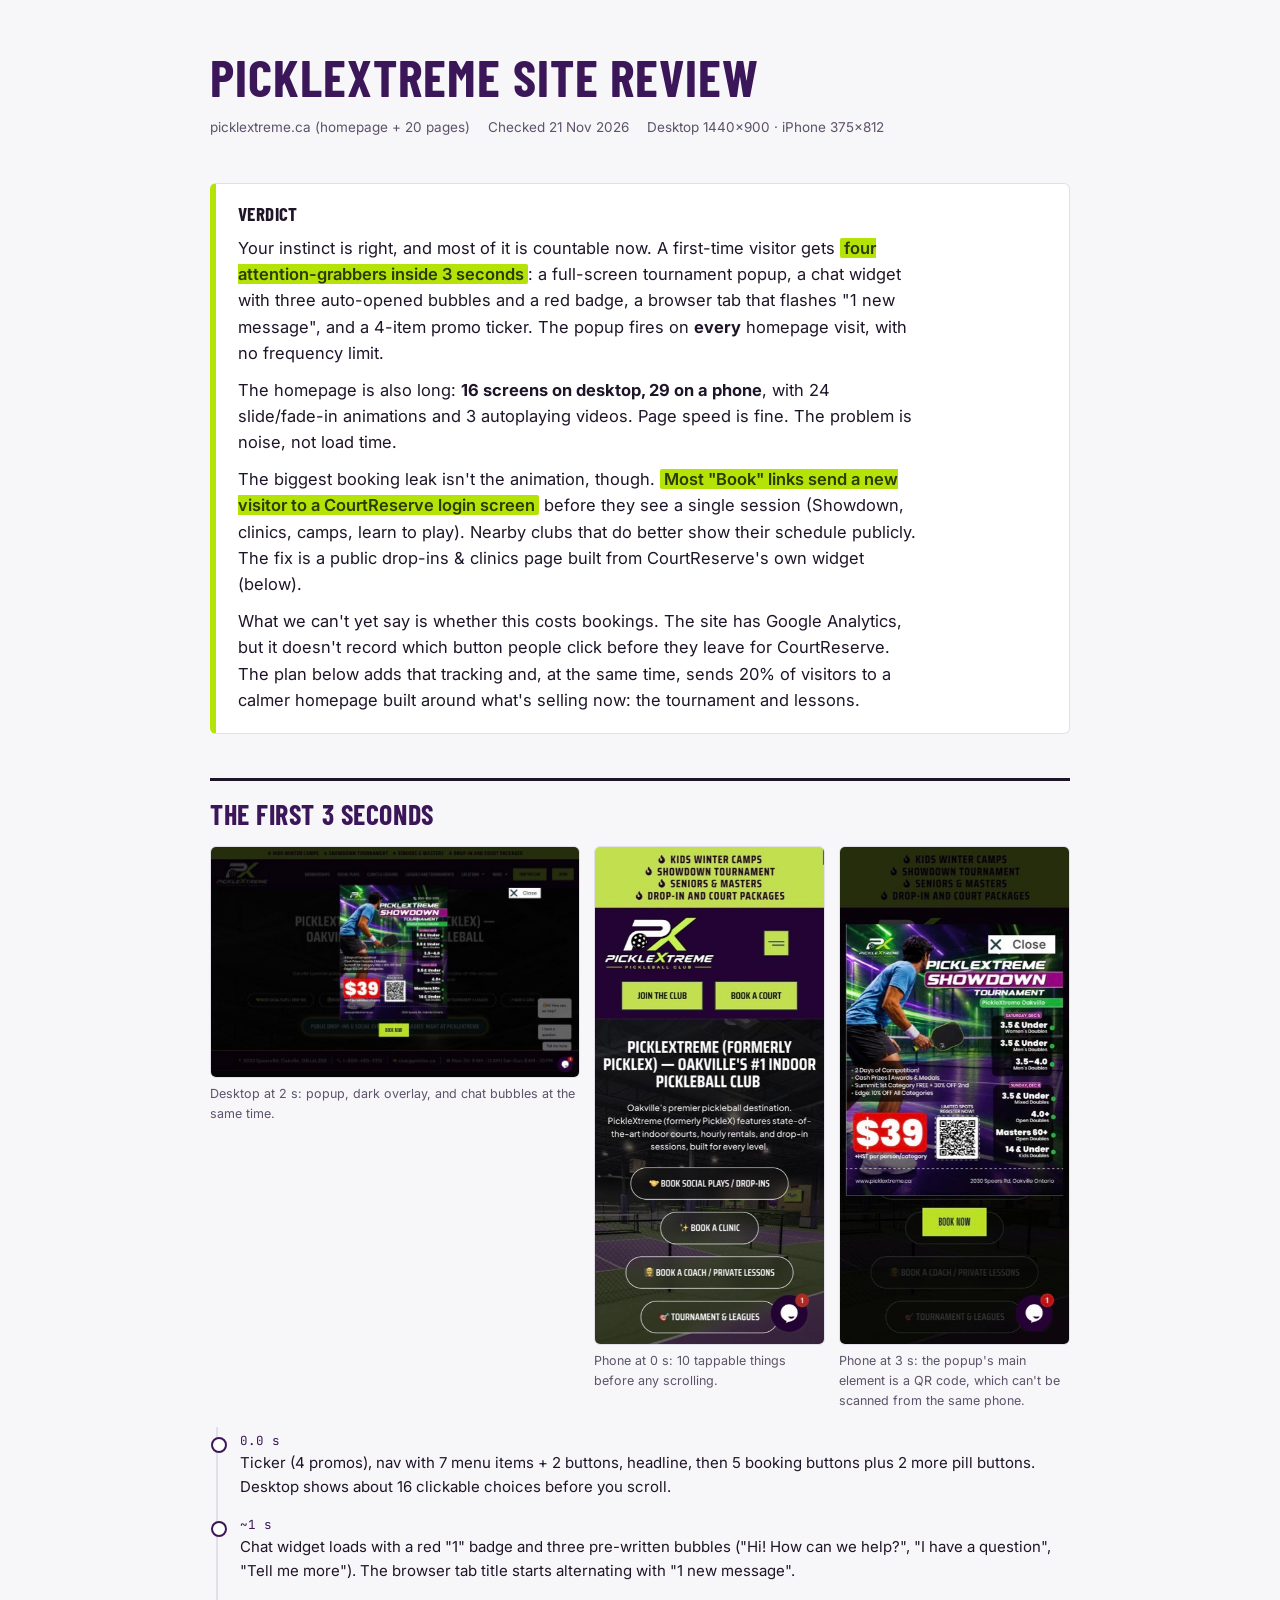
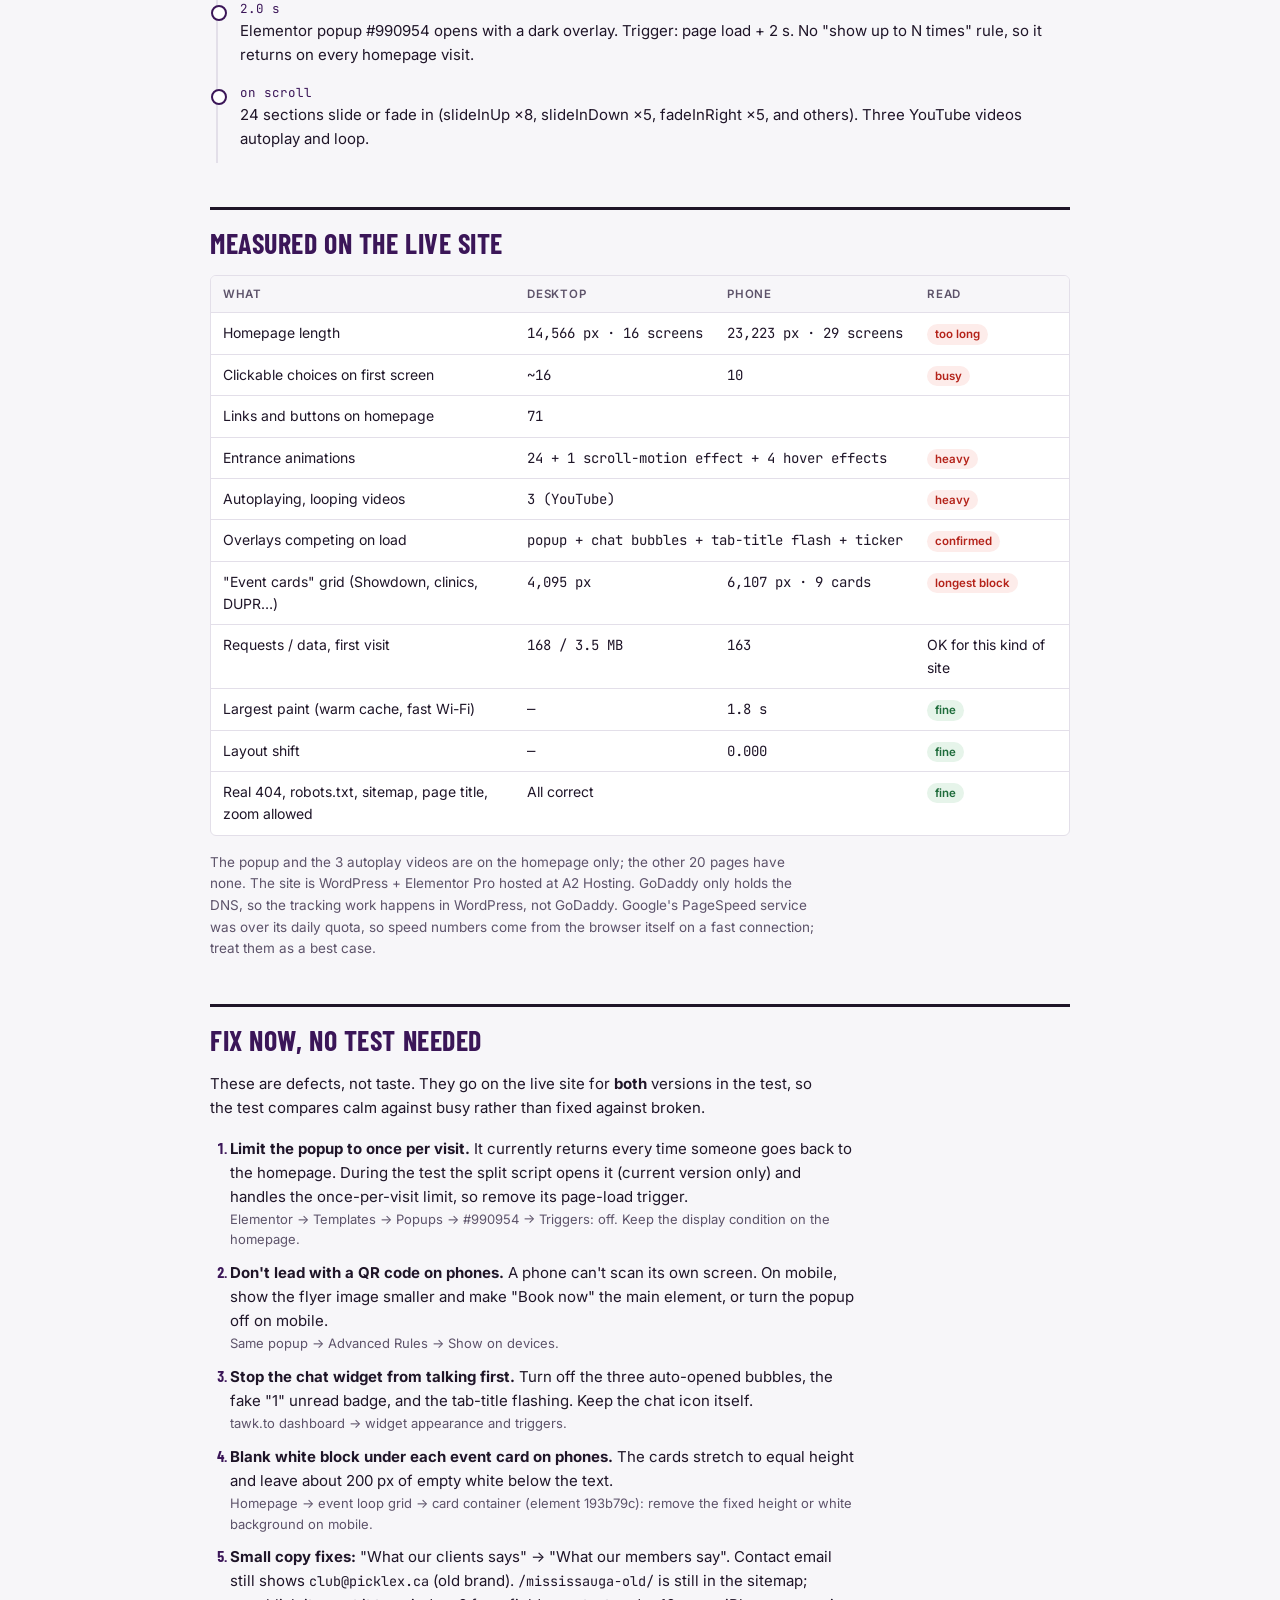
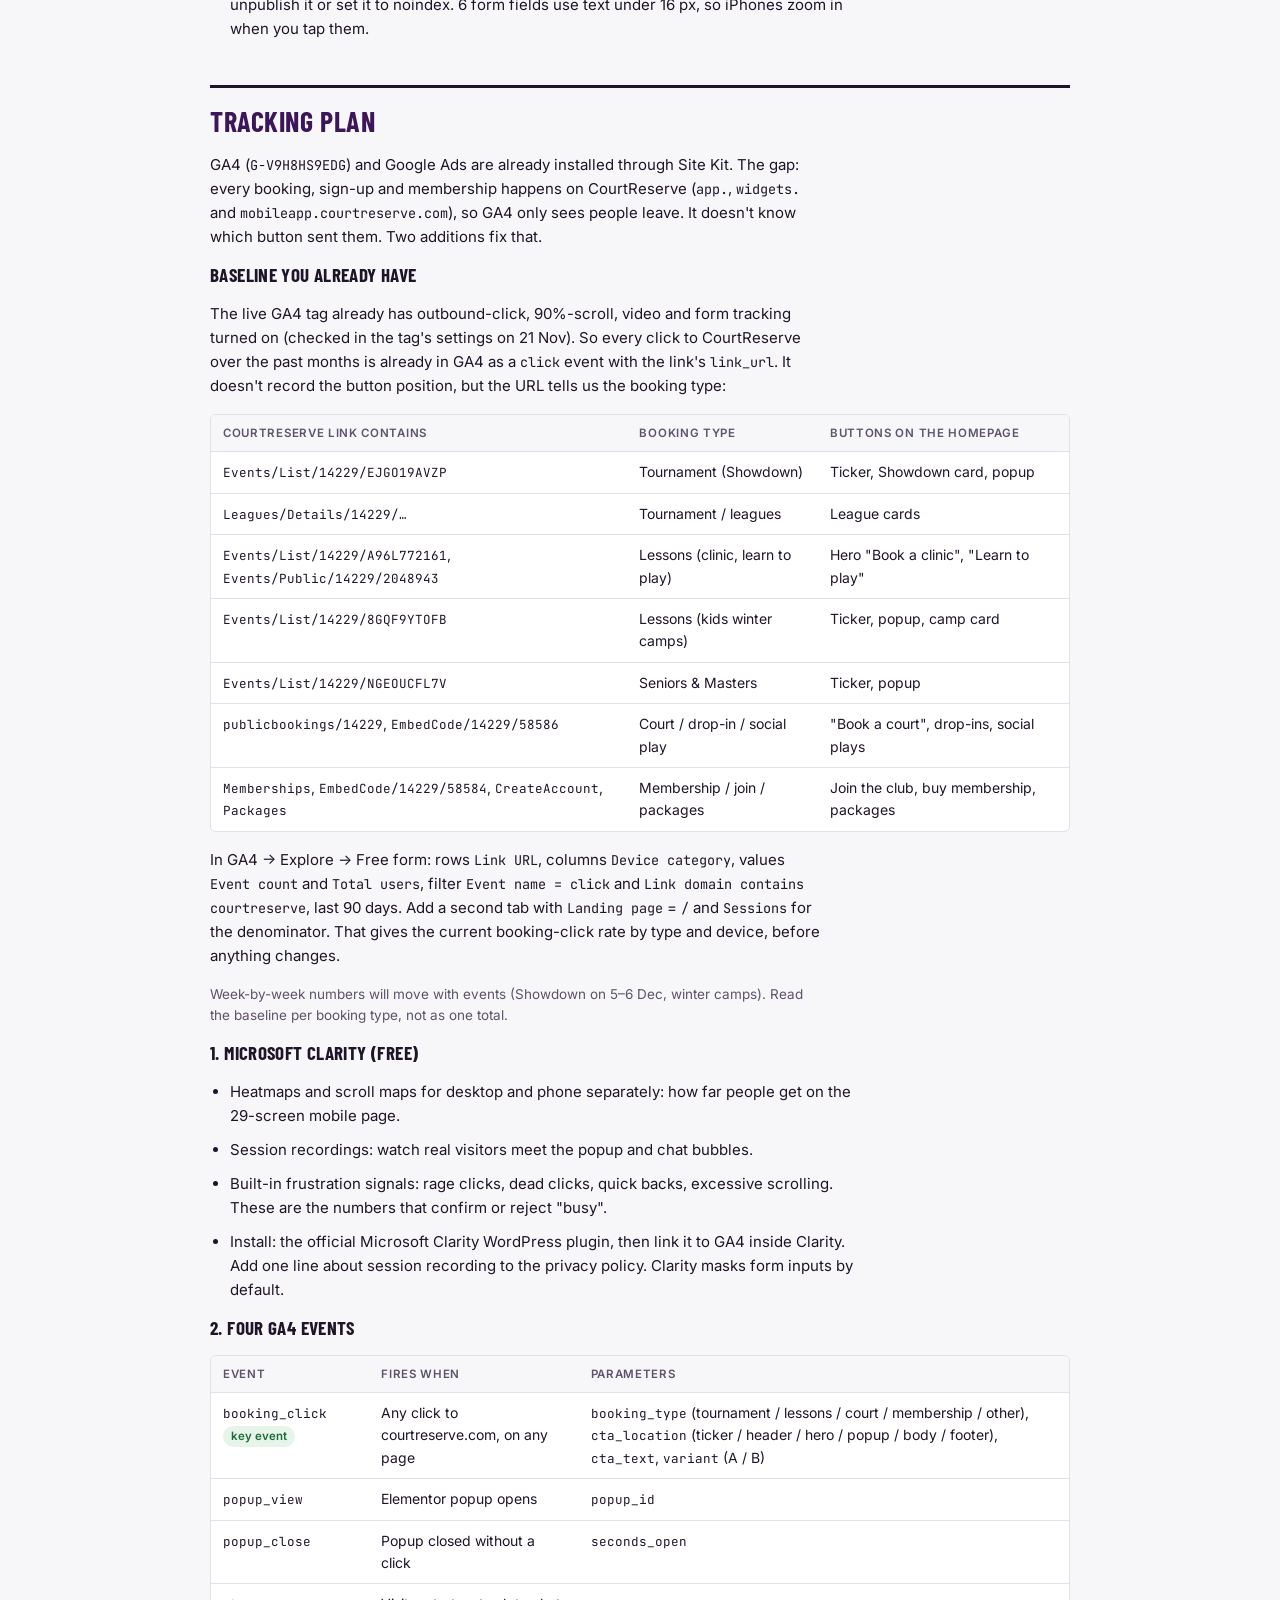
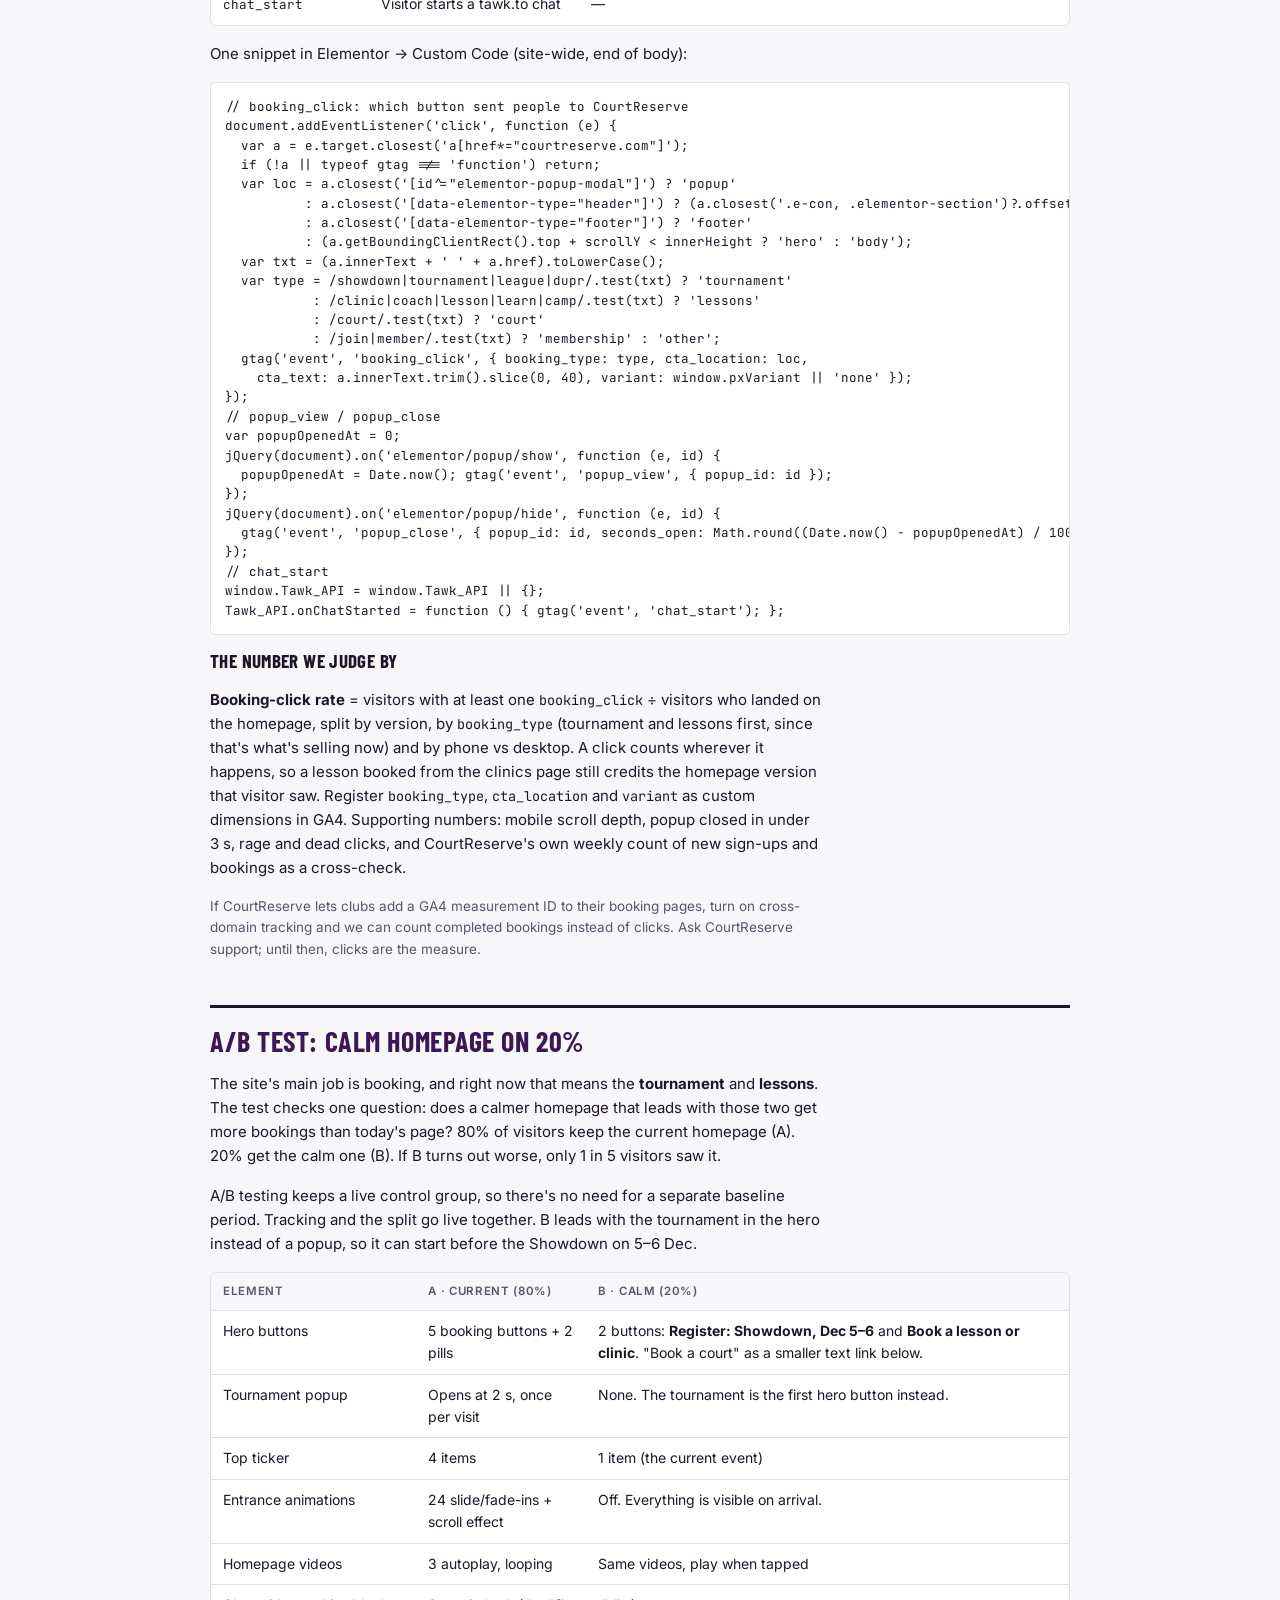
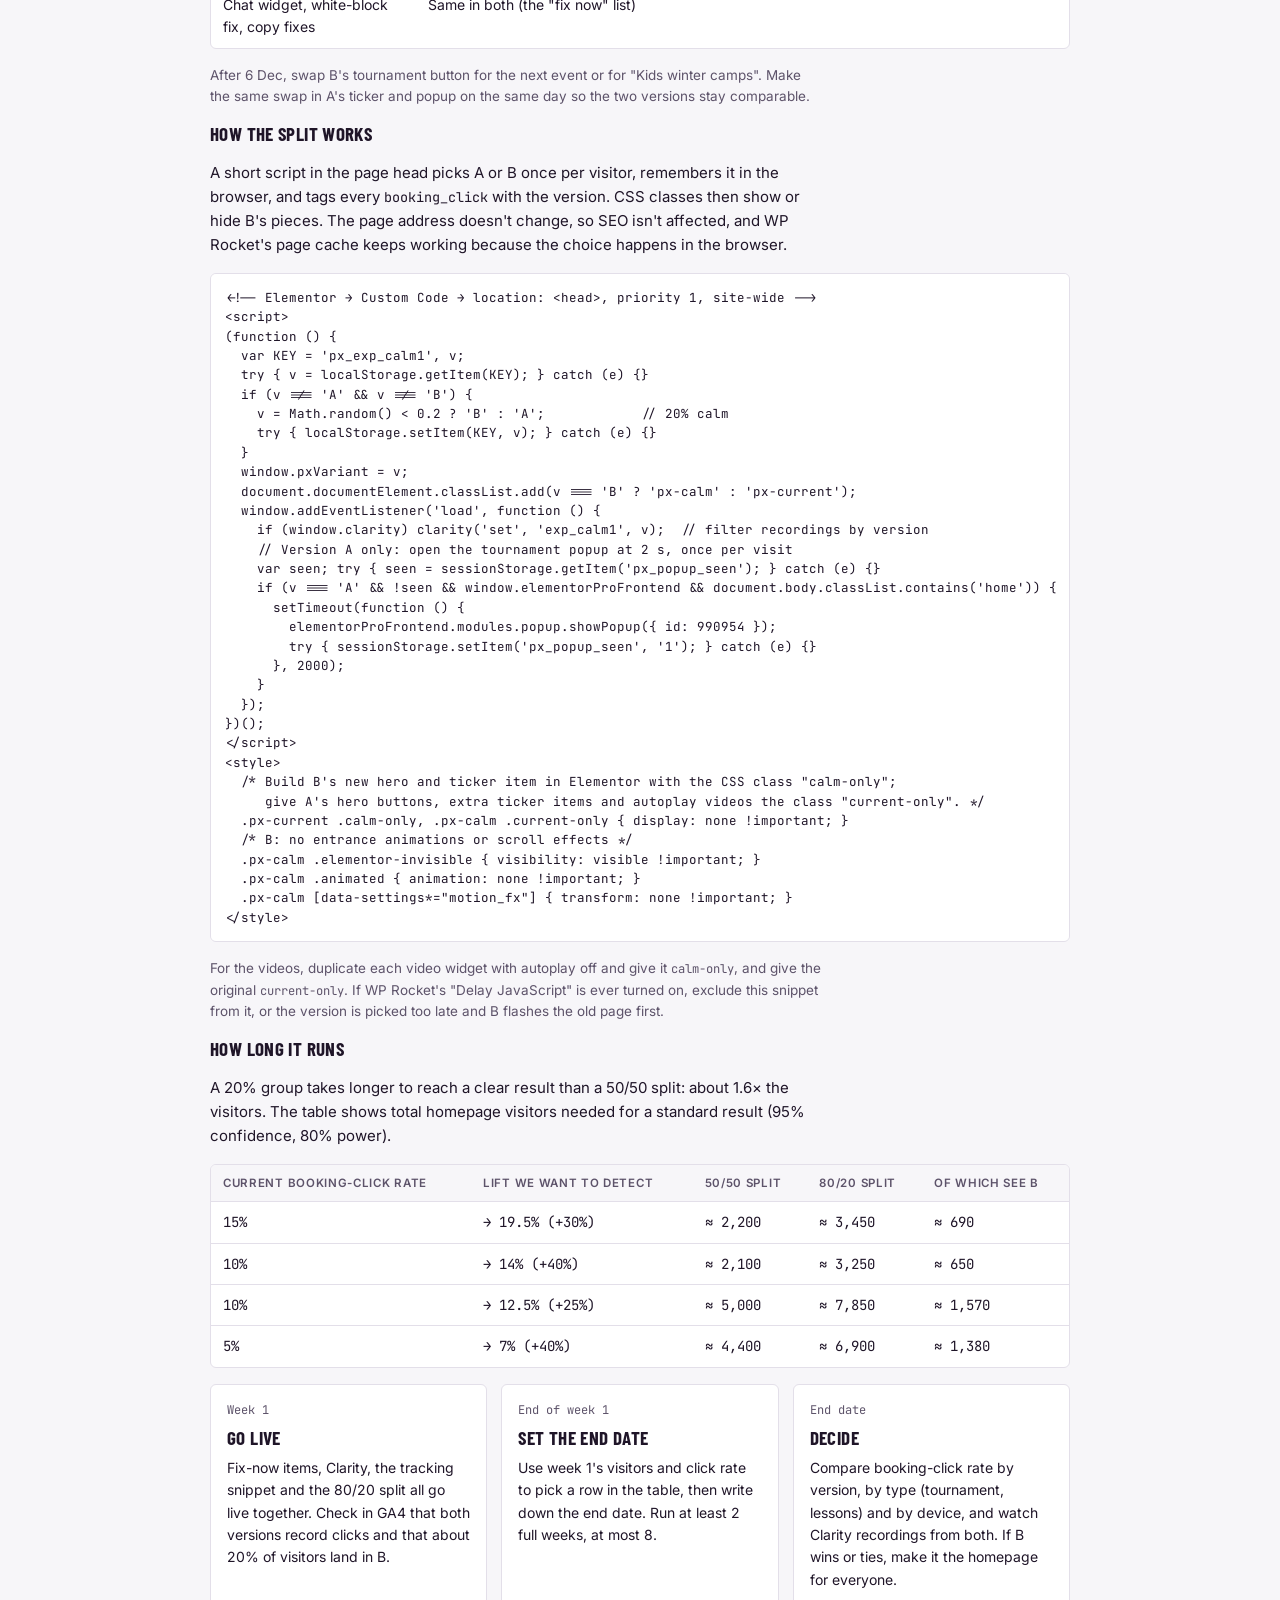
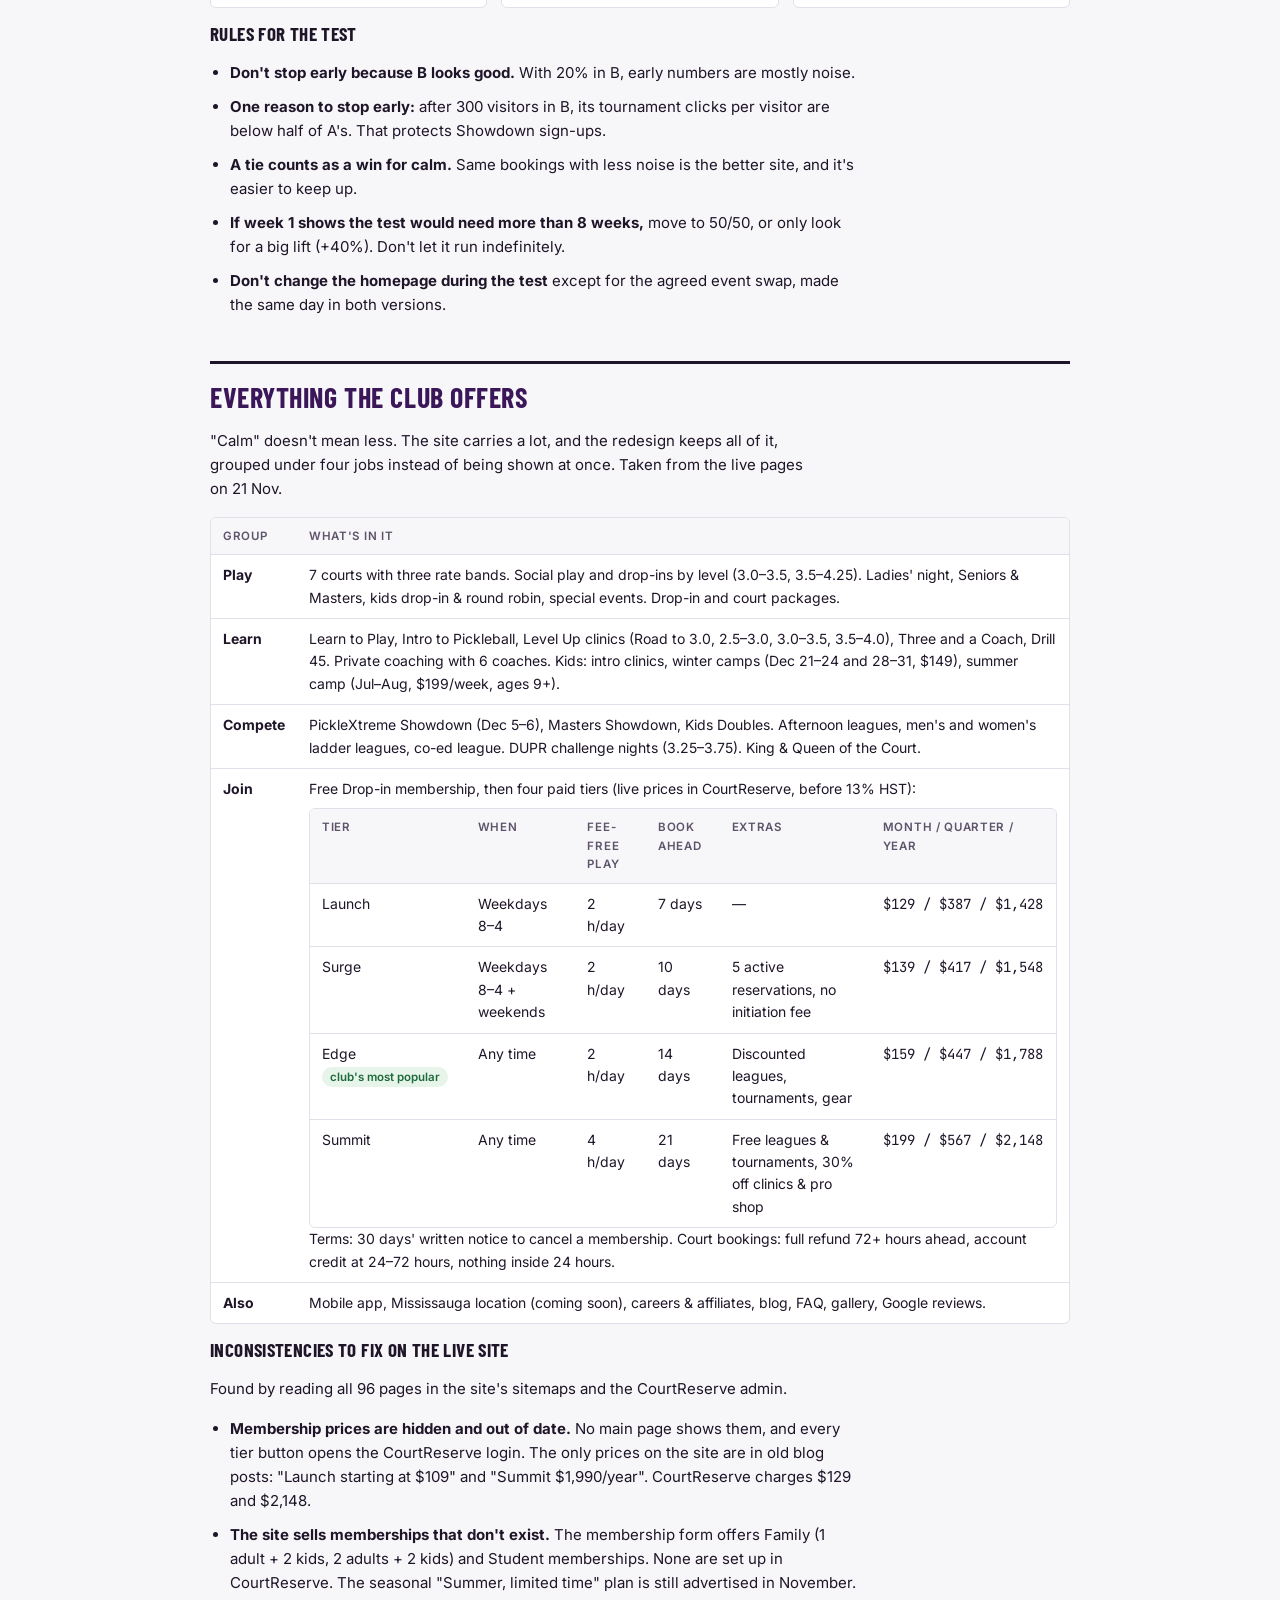
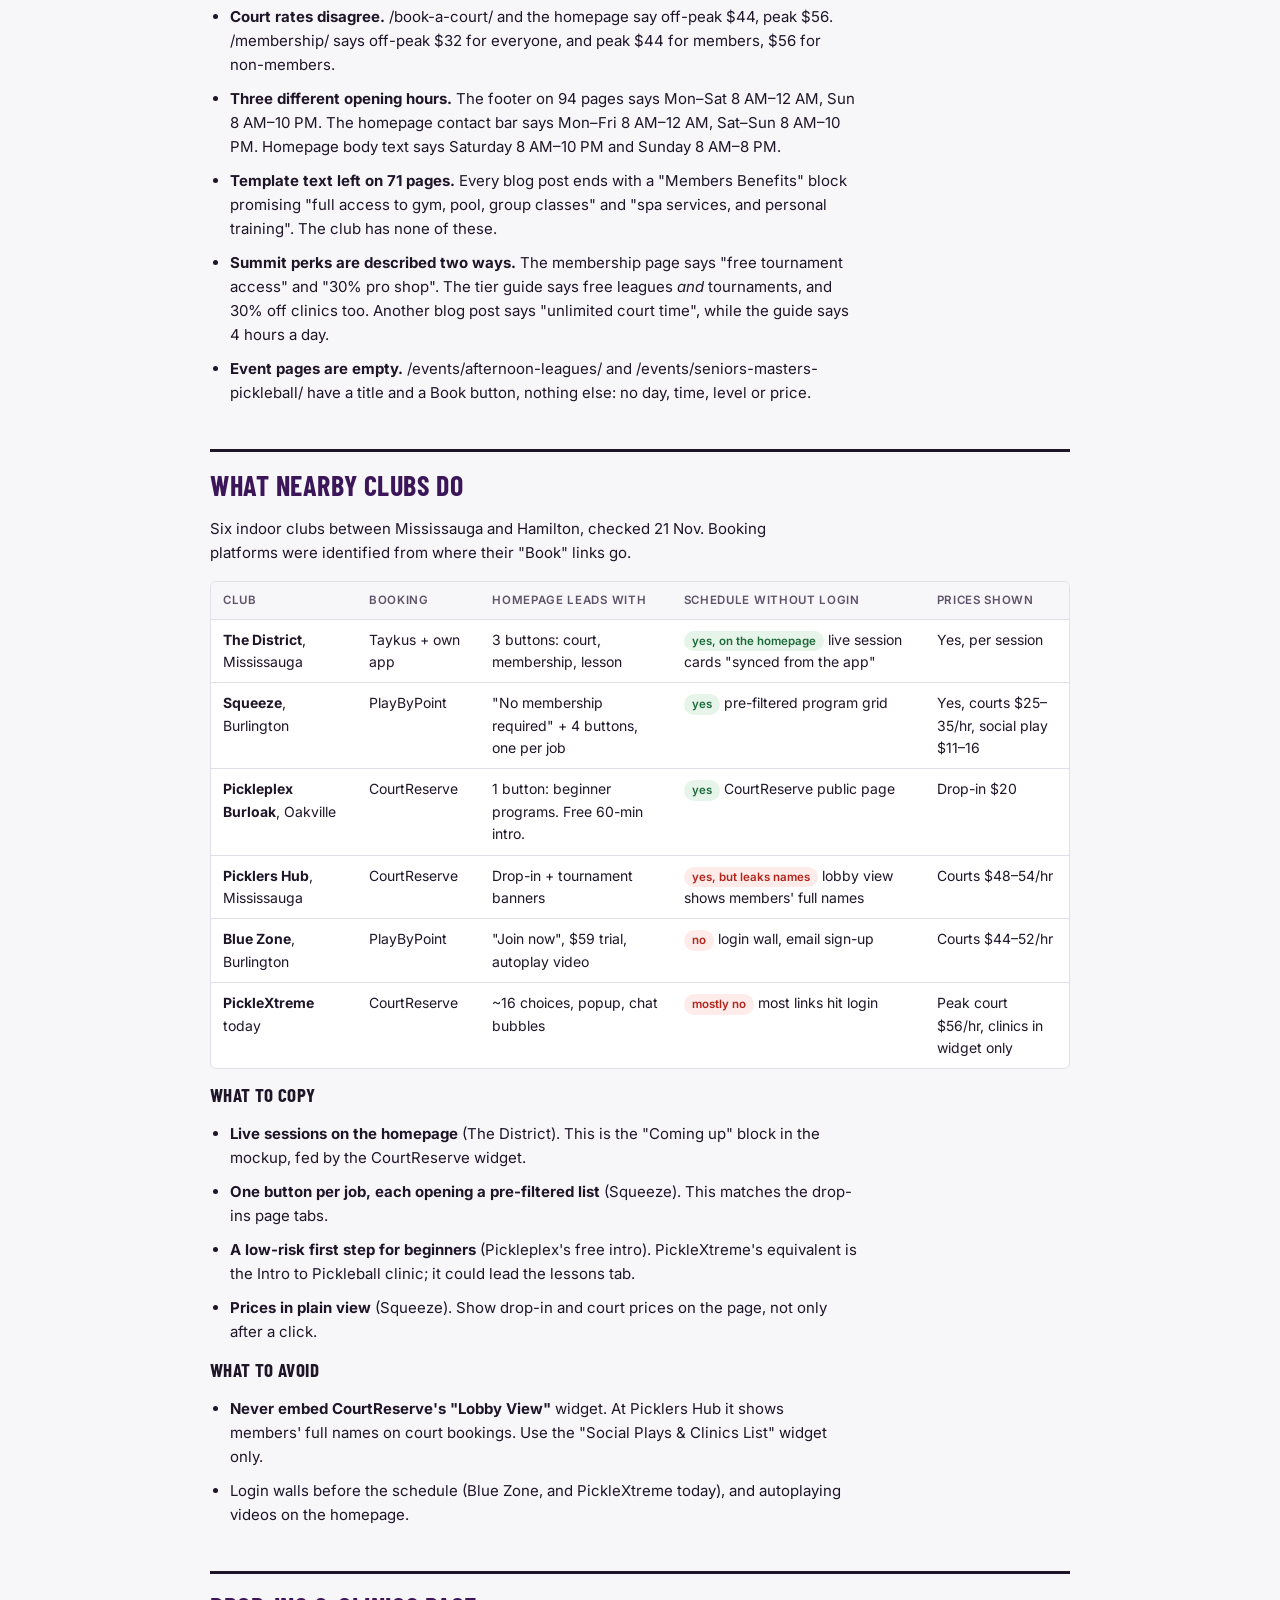
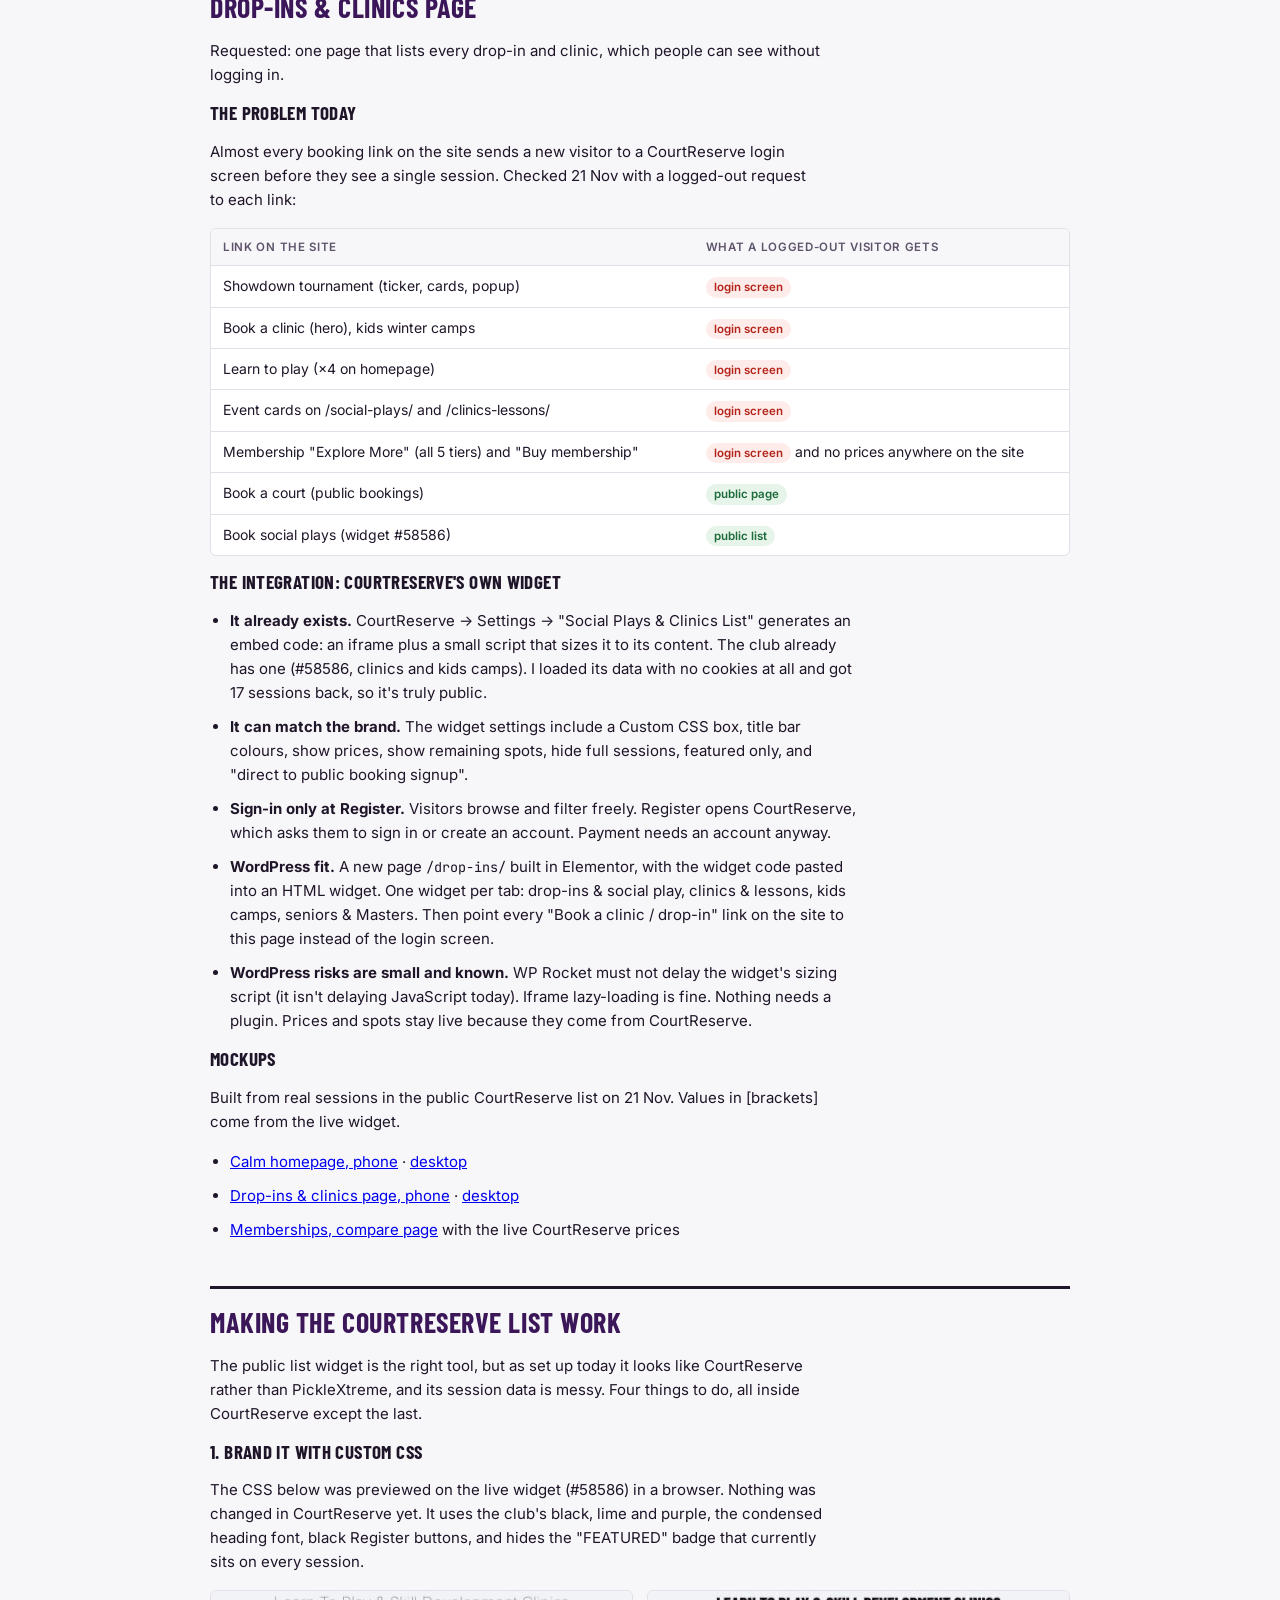
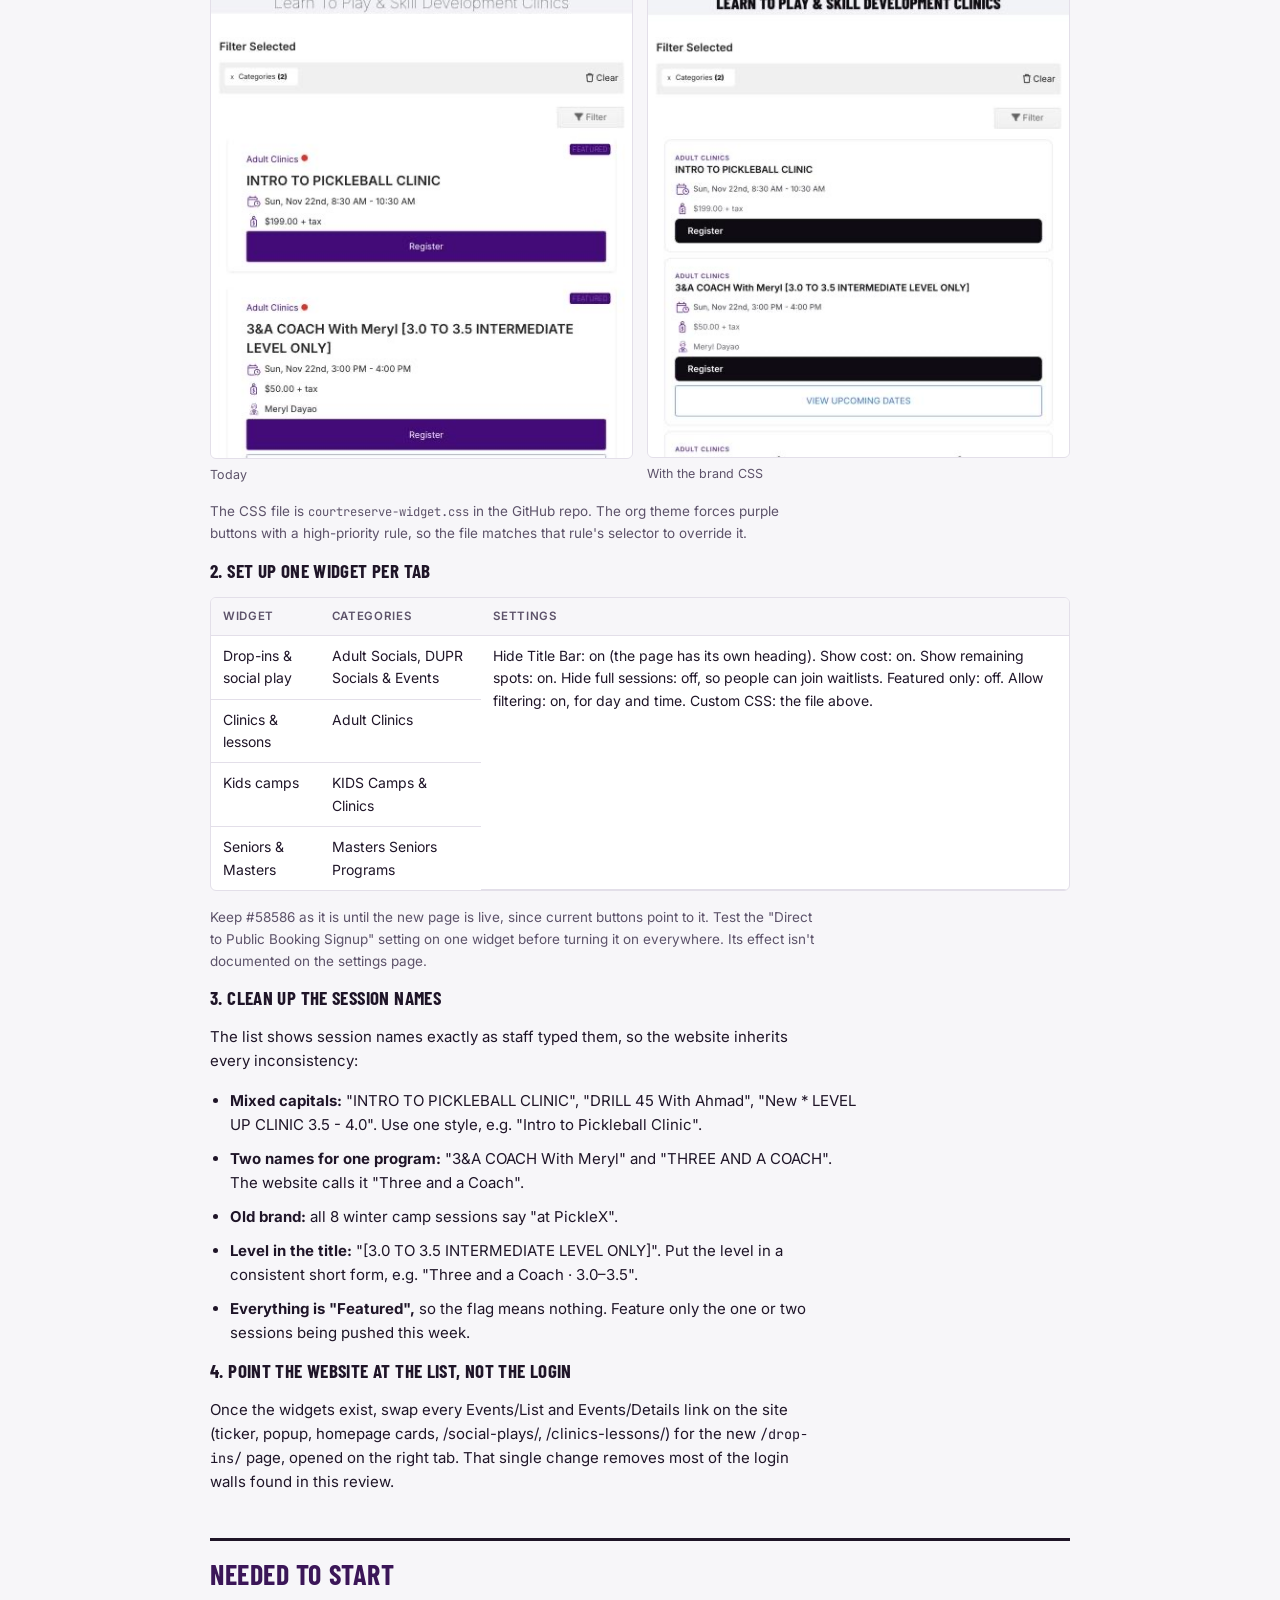
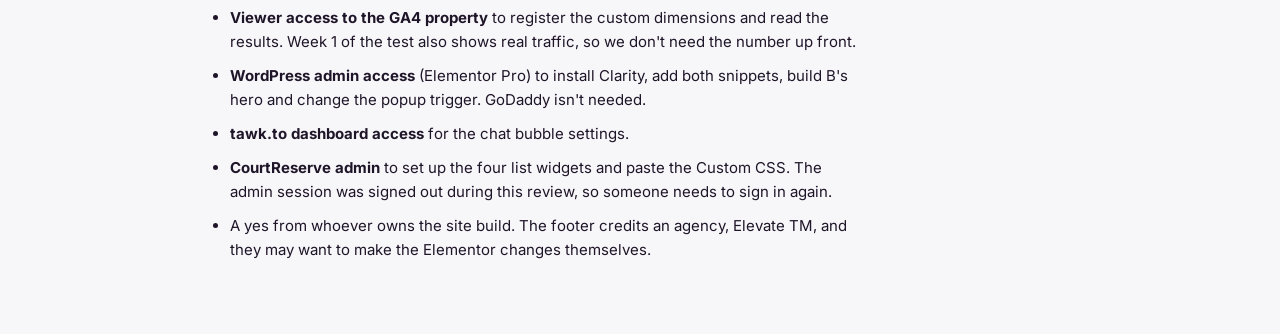
==== commit 0a0c24ef: "Add CourtReserve list plan: brand CSS, widget setup, session-name cleanup Co-Authored-By: Claude Opu" ====
--- a/index.html
+++ b/index.html
@@ -380,13 +380,47 @@
   </ul>
 </section>
 
+<section id="courtreserve">
+  <h2>Making the CourtReserve list work</h2>
+  <p>The public list widget is the right tool, but as set up today it looks like CourtReserve rather than PickleXtreme, and its session data is messy. Four things to do, all inside CourtReserve except the last.</p>
+  <h3>1. Brand it with Custom CSS</h3>
+  <p>The CSS below was previewed on the live widget (#58586) in a browser. Nothing was changed in CourtReserve yet. It uses the club's black, lime and purple, the condensed heading font, black Register buttons, and hides the "FEATURED" badge that currently sits on every session.</p>
+  <div class="shots" style="grid-template-columns:1fr 1fr">
+    <figure><img alt="CourtReserve widget today: light title, purple full-width Register buttons, FEATURED badge on every card" src="[data-uri]"><figcaption>Today</figcaption></figure>
+    <figure><img alt="Same widget with PickleXtreme CSS: bold uppercase title, white cards, small purple category labels, black Register buttons" src="[data-uri]"><figcaption>With the brand CSS</figcaption></figure>
+  </div>
+  <p class="note">The CSS file is <code>courtreserve-widget.css</code> in the GitHub repo. The org theme forces purple buttons with a high-priority rule, so the file matches that rule's selector to override it.</p>
+  <h3>2. Set up one widget per tab</h3>
+  <div class="tbl"><table>
+    <thead><tr><th>Widget</th><th>Categories</th><th>Settings</th></tr></thead>
+    <tbody>
+      <tr><td>Drop-ins &amp; social play</td><td>Adult Socials, DUPR Socials &amp; Events</td><td rowspan="4">Hide Title Bar: on (the page has its own heading). Show cost: on. Show remaining spots: on. Hide full sessions: off, so people can join waitlists. Featured only: off. Allow filtering: on, for day and time. Custom CSS: the file above.</td></tr>
+      <tr><td>Clinics &amp; lessons</td><td>Adult Clinics</td></tr>
+      <tr><td>Kids camps</td><td>KIDS Camps &amp; Clinics</td></tr>
+      <tr><td>Seniors &amp; Masters</td><td>Masters Seniors Programs</td></tr>
+    </tbody>
+  </table></div>
+  <p class="note">Keep #58586 as it is until the new page is live, since current buttons point to it. Test the "Direct to Public Booking Signup" setting on one widget before turning it on everywhere. Its effect isn't documented on the settings page.</p>
+  <h3>3. Clean up the session names</h3>
+  <p>The list shows session names exactly as staff typed them, so the website inherits every inconsistency:</p>
+  <ul class="plain">
+    <li><strong>Mixed capitals:</strong> "INTRO TO PICKLEBALL CLINIC", "DRILL 45 With Ahmad", "New * LEVEL UP CLINIC 3.5 - 4.0". Use one style, e.g. "Intro to Pickleball Clinic".</li>
+    <li><strong>Two names for one program:</strong> "3&amp;A COACH With Meryl" and "THREE AND A COACH". The website calls it "Three and a Coach".</li>
+    <li><strong>Old brand:</strong> all 8 winter camp sessions say "at PickleX".</li>
+    <li><strong>Level in the title:</strong> "[3.0 TO 3.5 INTERMEDIATE LEVEL ONLY]". Put the level in a consistent short form, e.g. "Three and a Coach · 3.0–3.5".</li>
+    <li><strong>Everything is "Featured",</strong> so the flag means nothing. Feature only the one or two sessions being pushed this week.</li>
+  </ul>
+  <h3>4. Point the website at the list, not the login</h3>
+  <p>Once the widgets exist, swap every Events/List and Events/Details link on the site (ticker, popup, homepage cards, /social-plays/, /clinics-lessons/) for the new <code>/drop-ins/</code> page, opened on the right tab. That single change removes most of the login walls found in this review.</p>
+</section>
+
 <section>
   <h2>Needed to start</h2>
   <ul class="plain">
     <li><strong>Viewer access to the GA4 property</strong> to register the custom dimensions and read the results. Week 1 of the test also shows real traffic, so we don't need the number up front.</li>
     <li><strong>WordPress admin access</strong> (Elementor Pro) to install Clarity, add both snippets, build B's hero and change the popup trigger. GoDaddy isn't needed.</li>
     <li><strong>tawk.to dashboard access</strong> for the chat bubble settings.</li>
-    <li><strong>CourtReserve admin</strong> (available) to set up the four list widgets and their Custom CSS.</li>
+    <li><strong>CourtReserve admin</strong> to set up the four list widgets and paste the Custom CSS. The admin session was signed out during this review, so someone needs to sign in again.</li>
     <li>A yes from whoever owns the site build. The footer credits an agency, Elevate TM, and they may want to make the Elementor changes themselves.</li>
   </ul>
 </section>
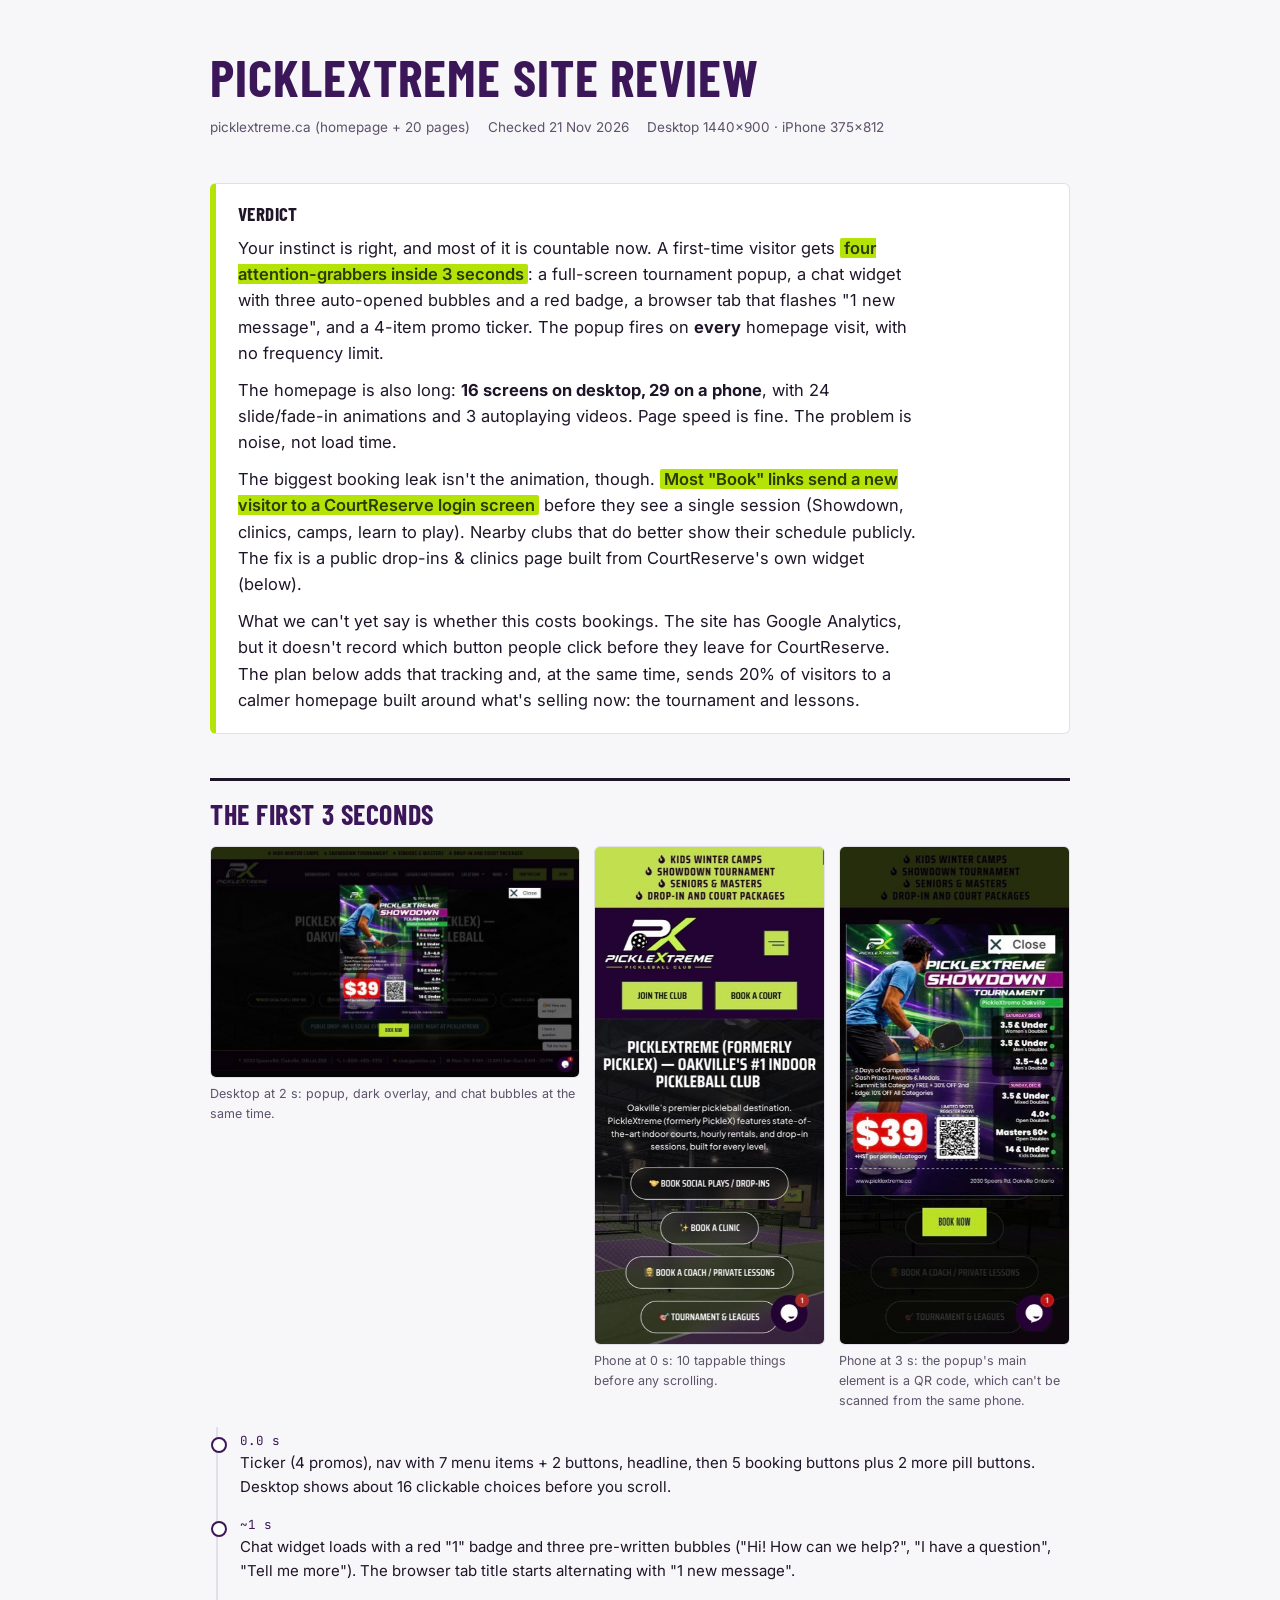
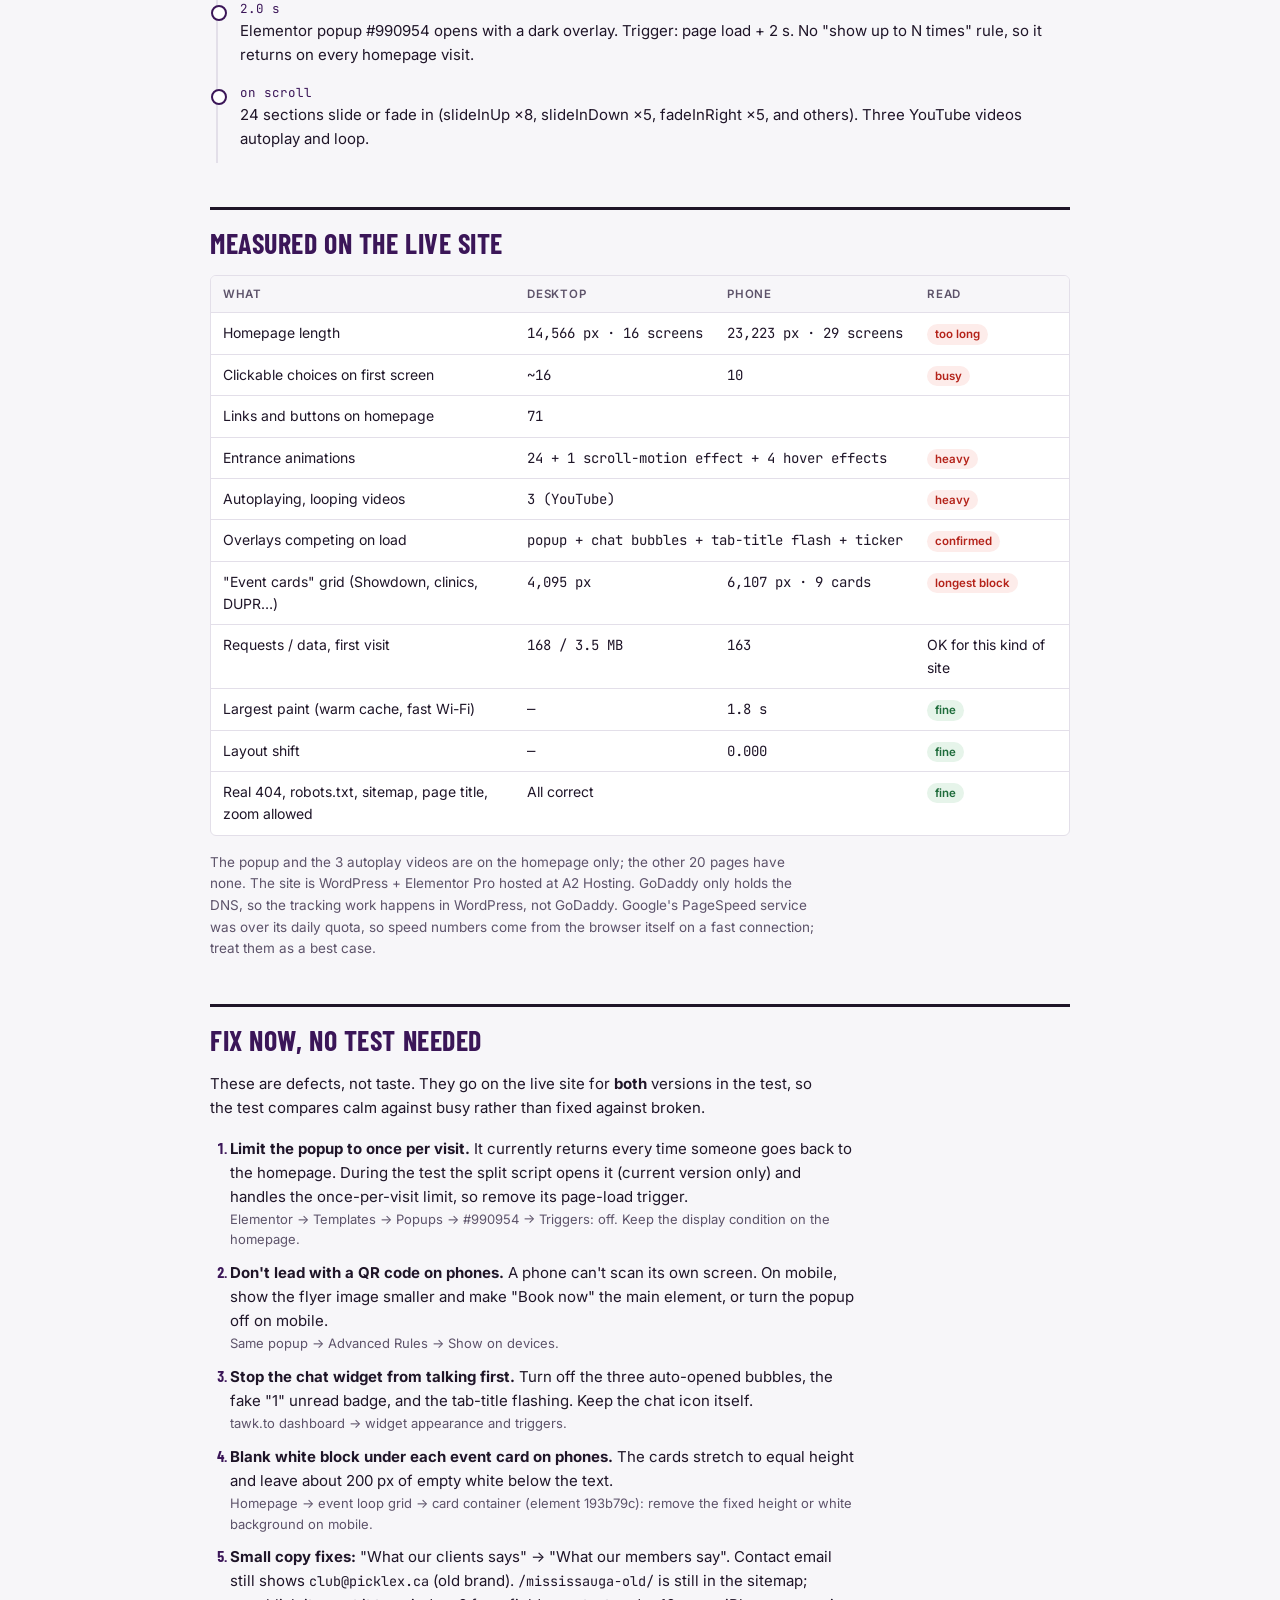
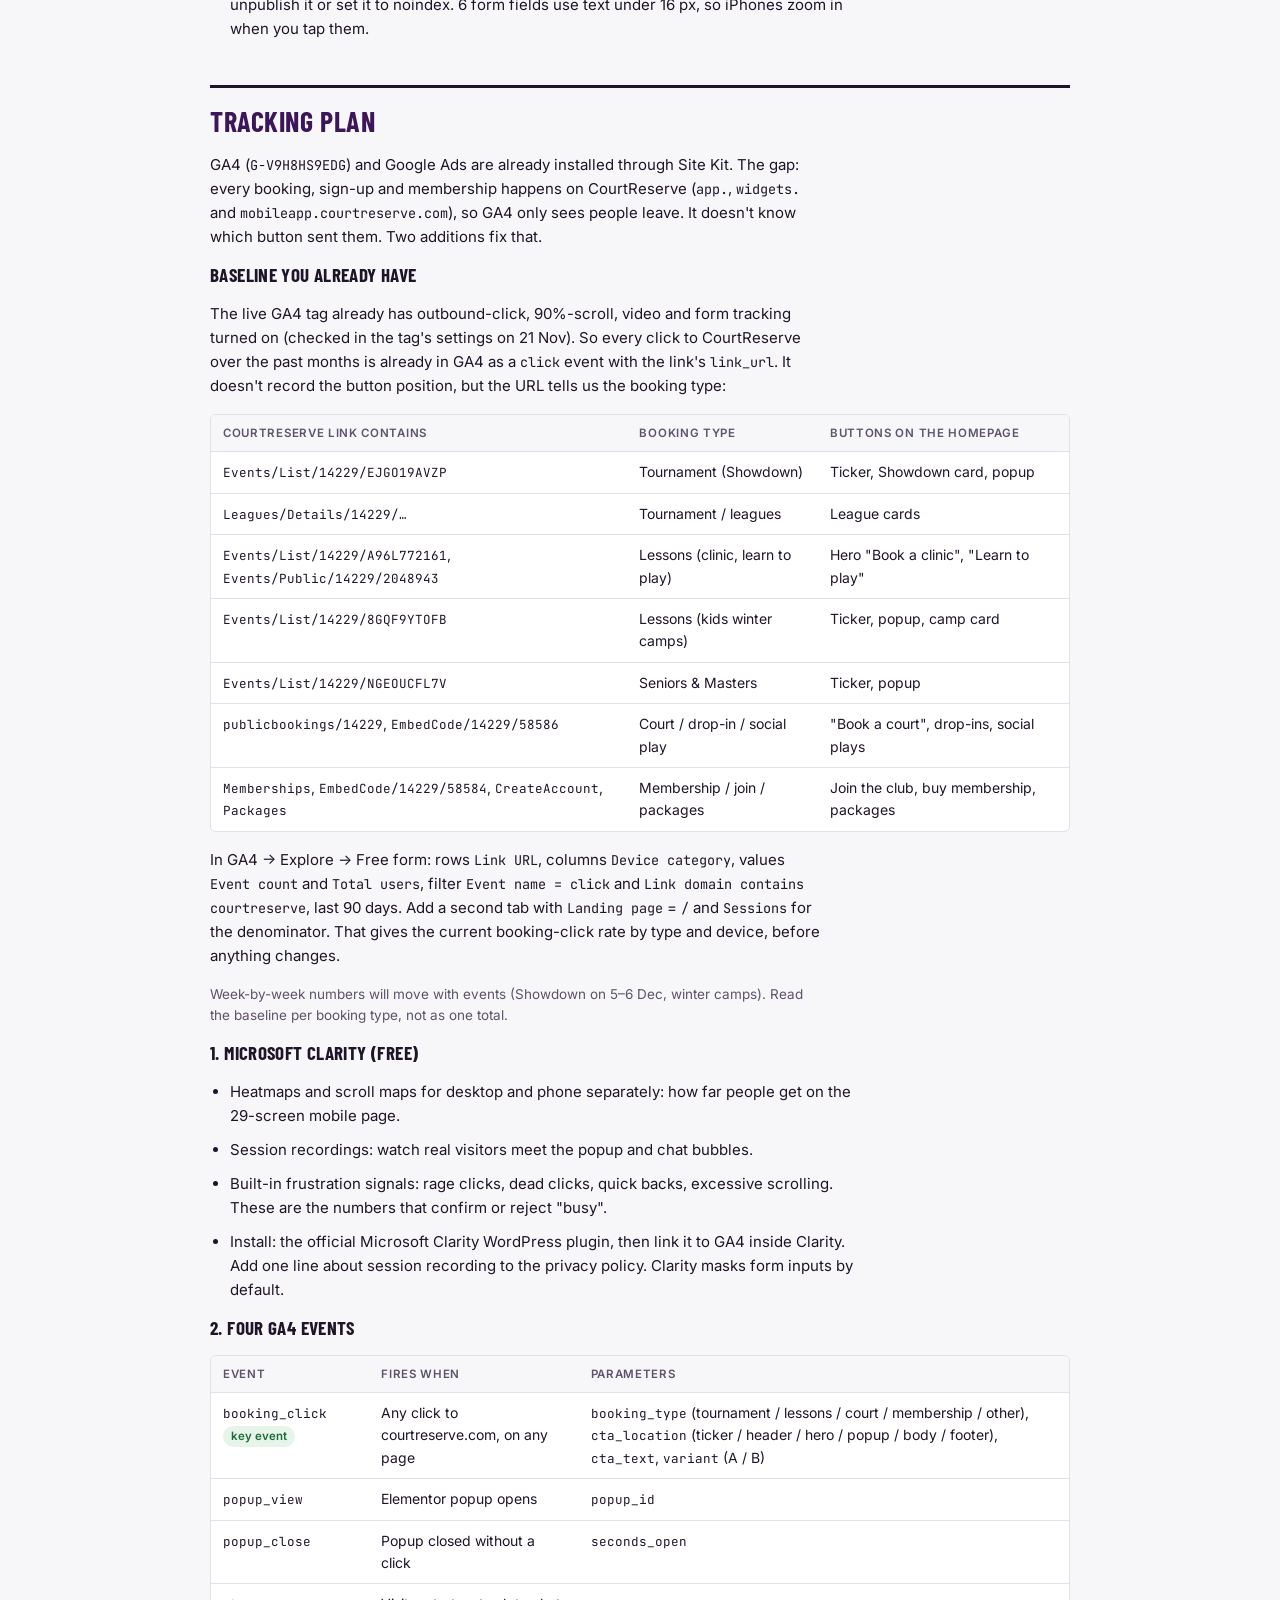
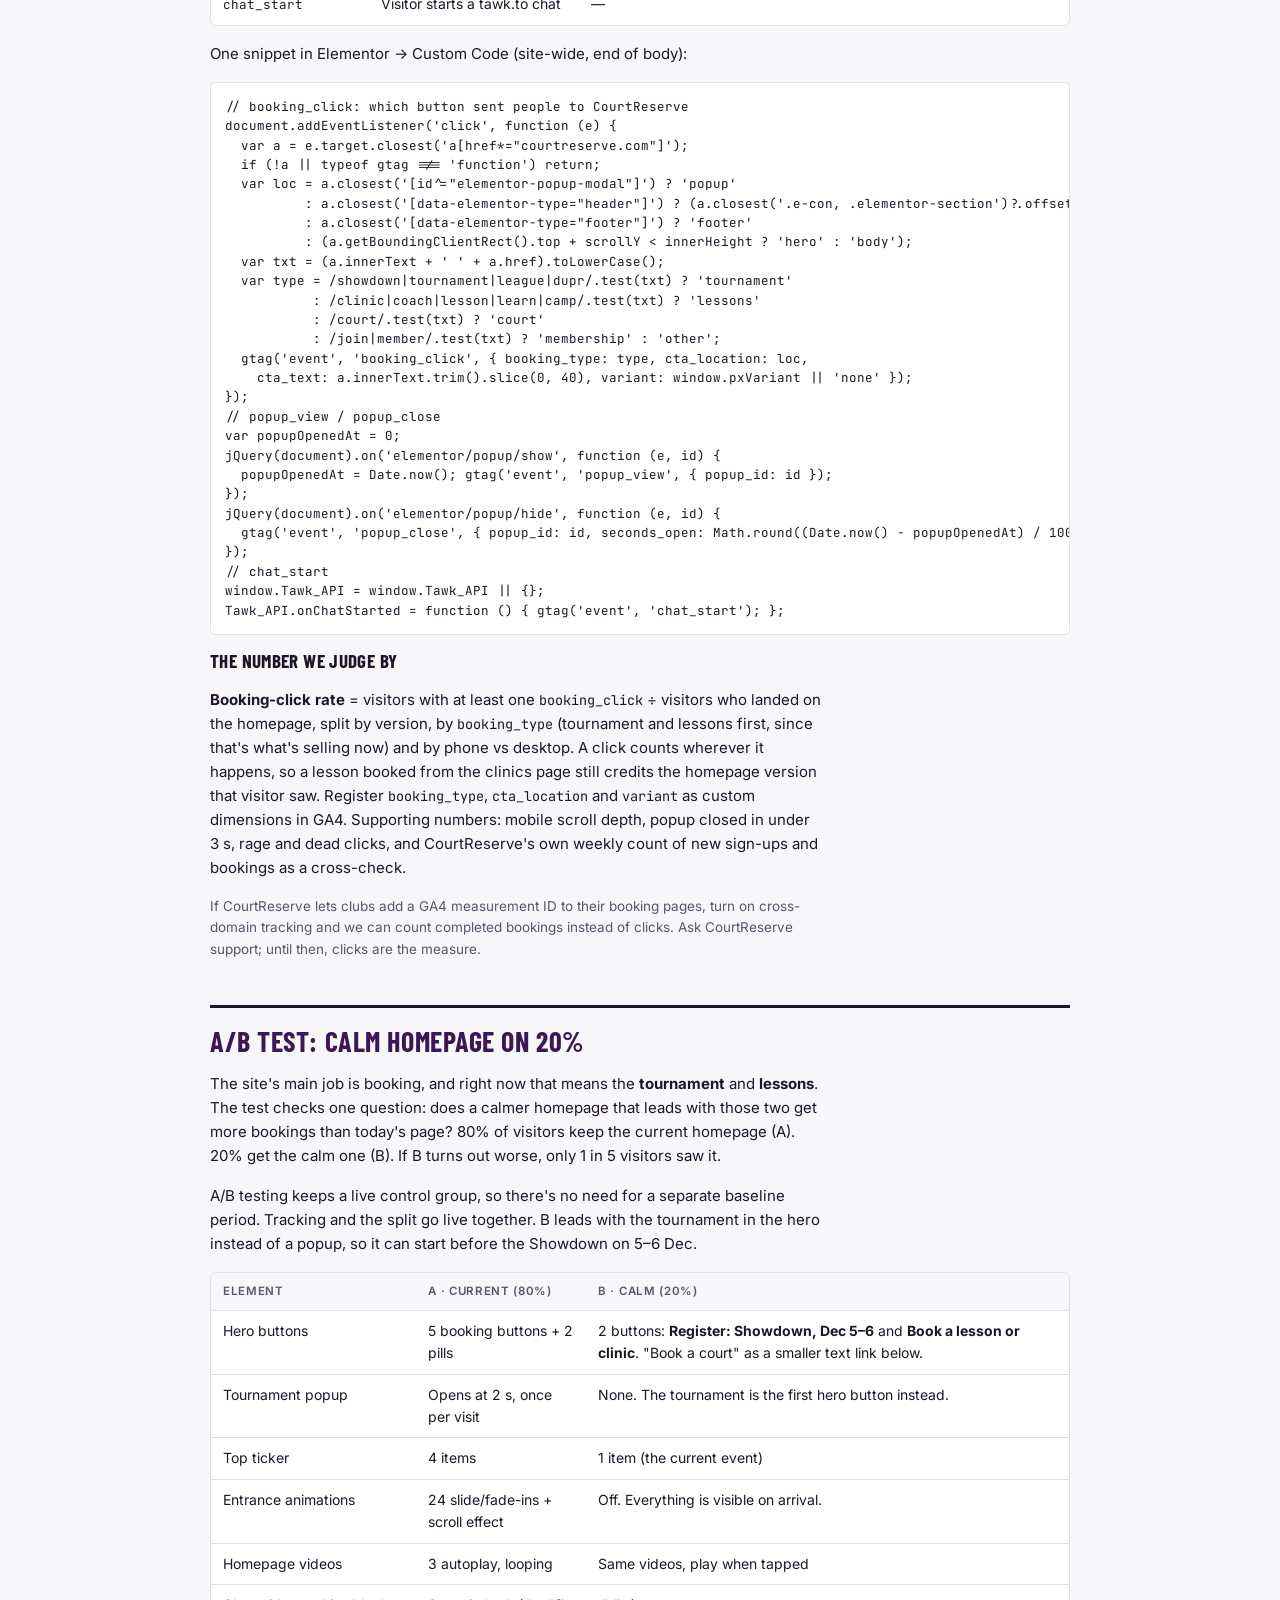
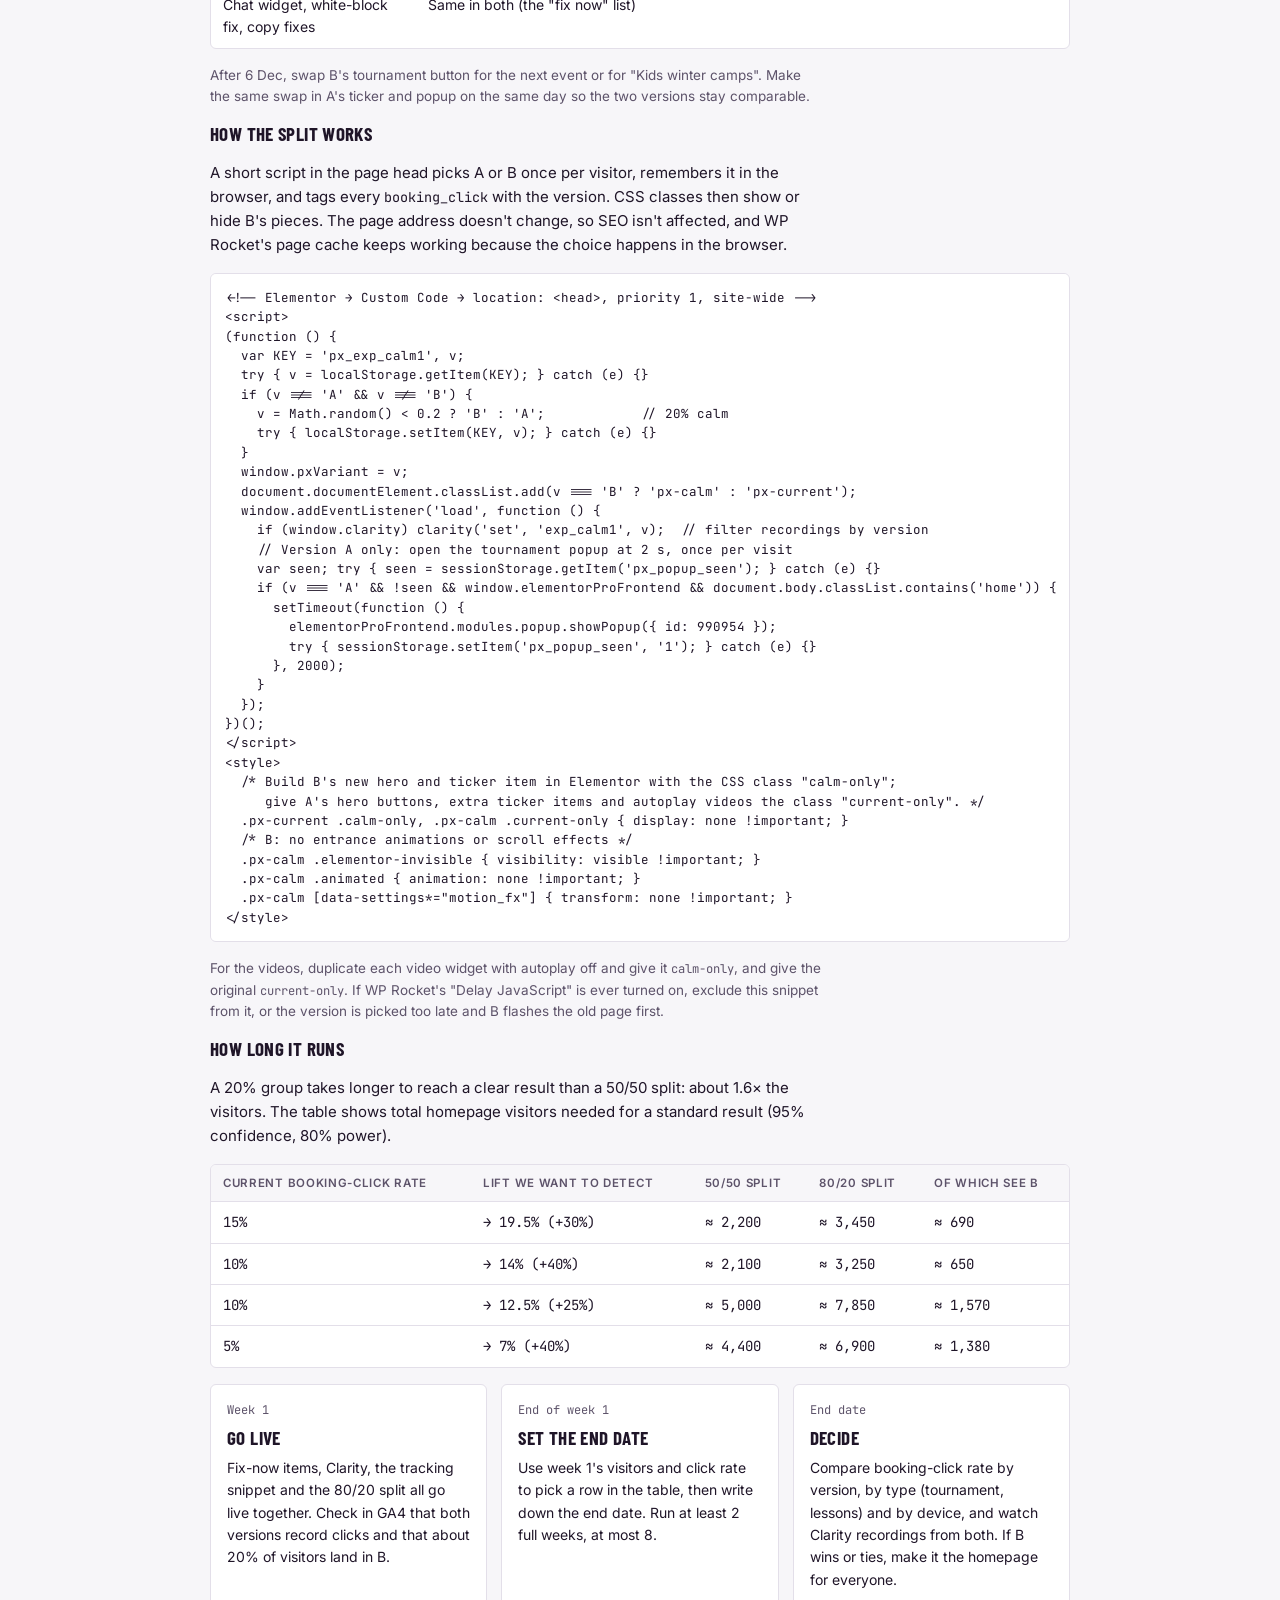
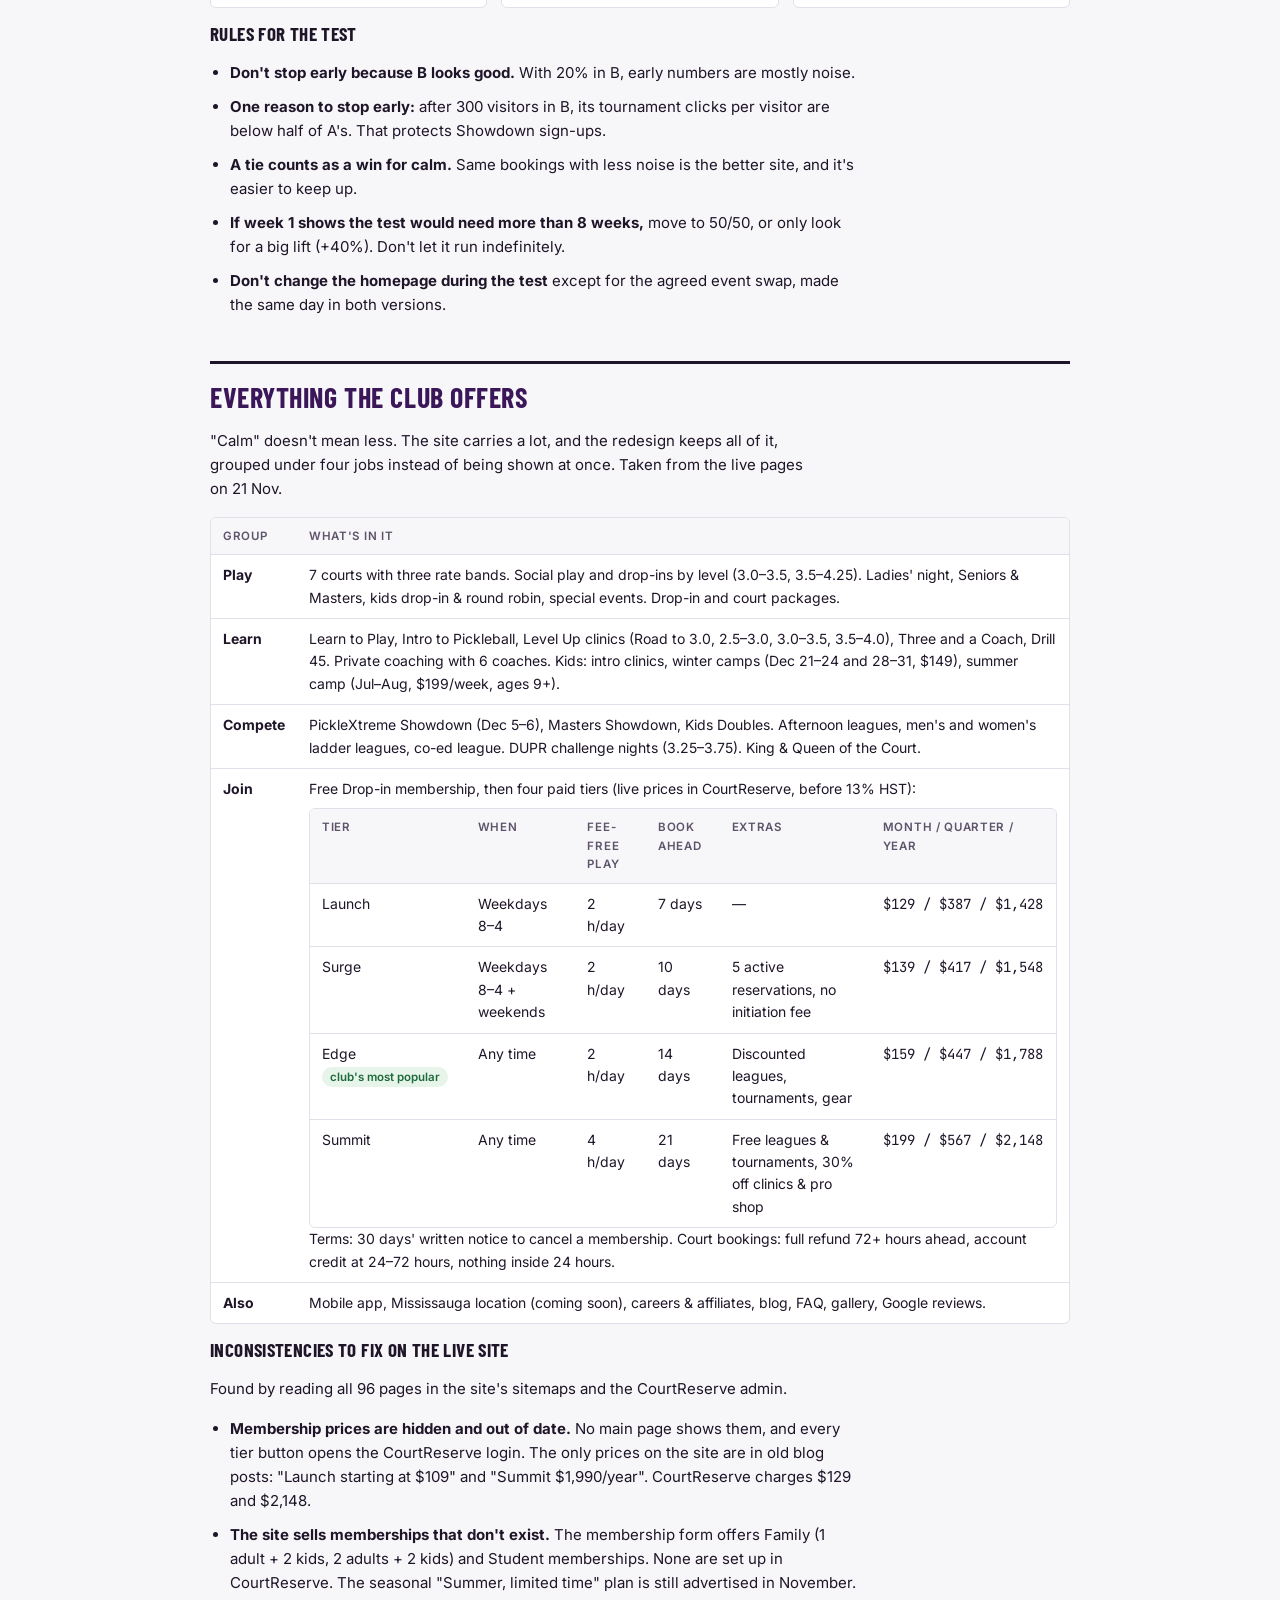
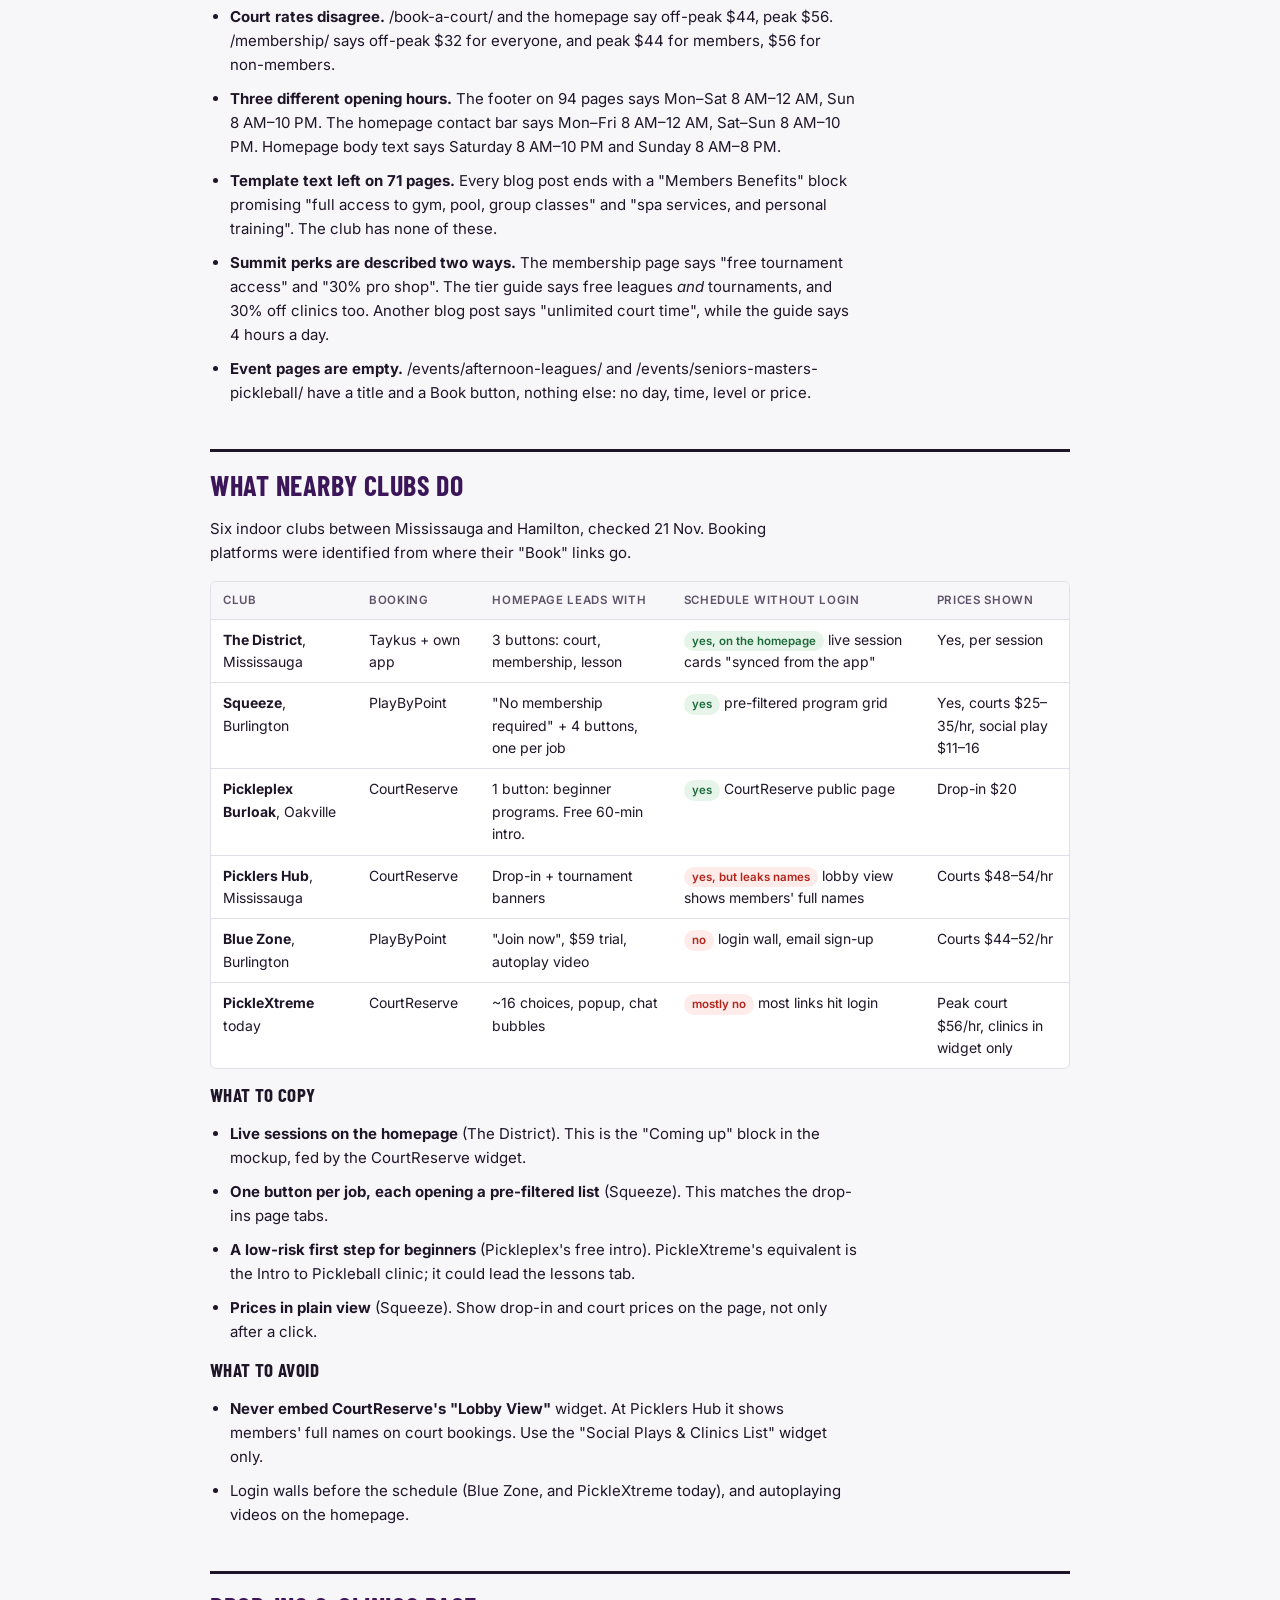
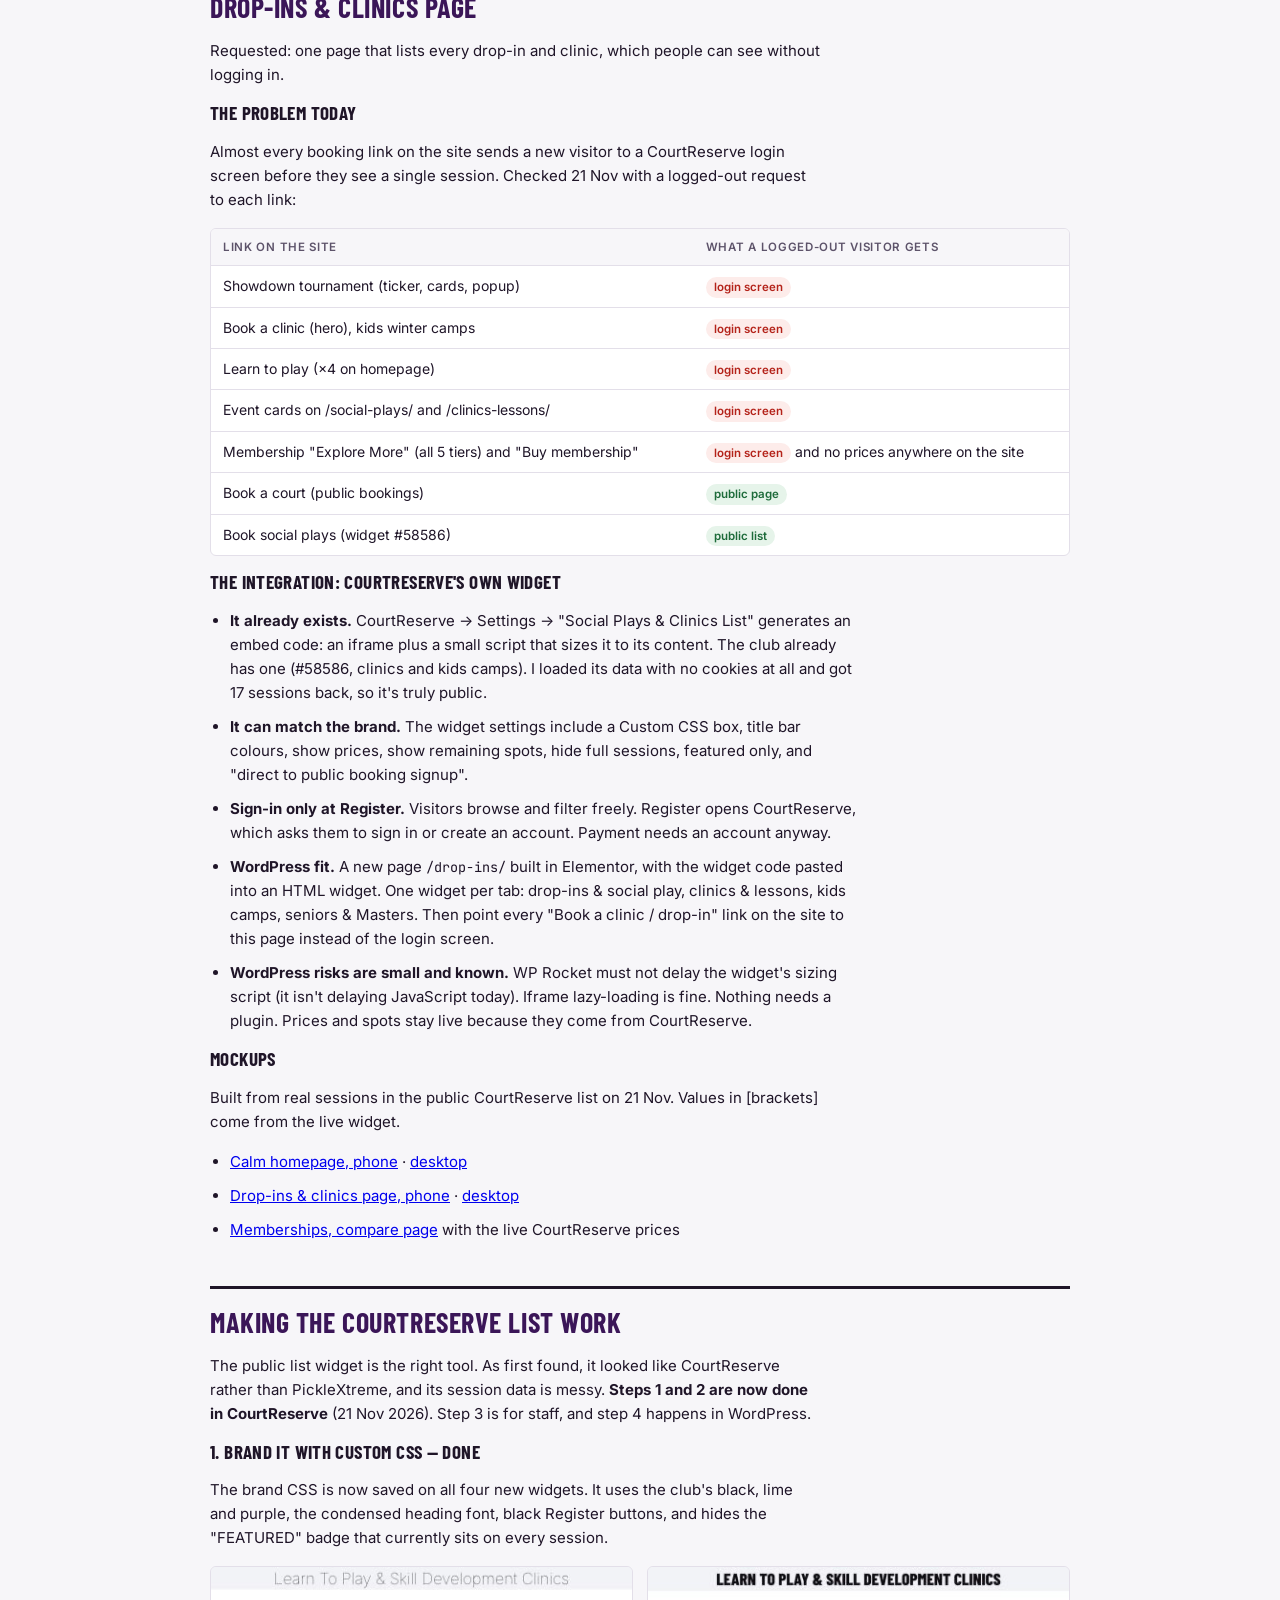
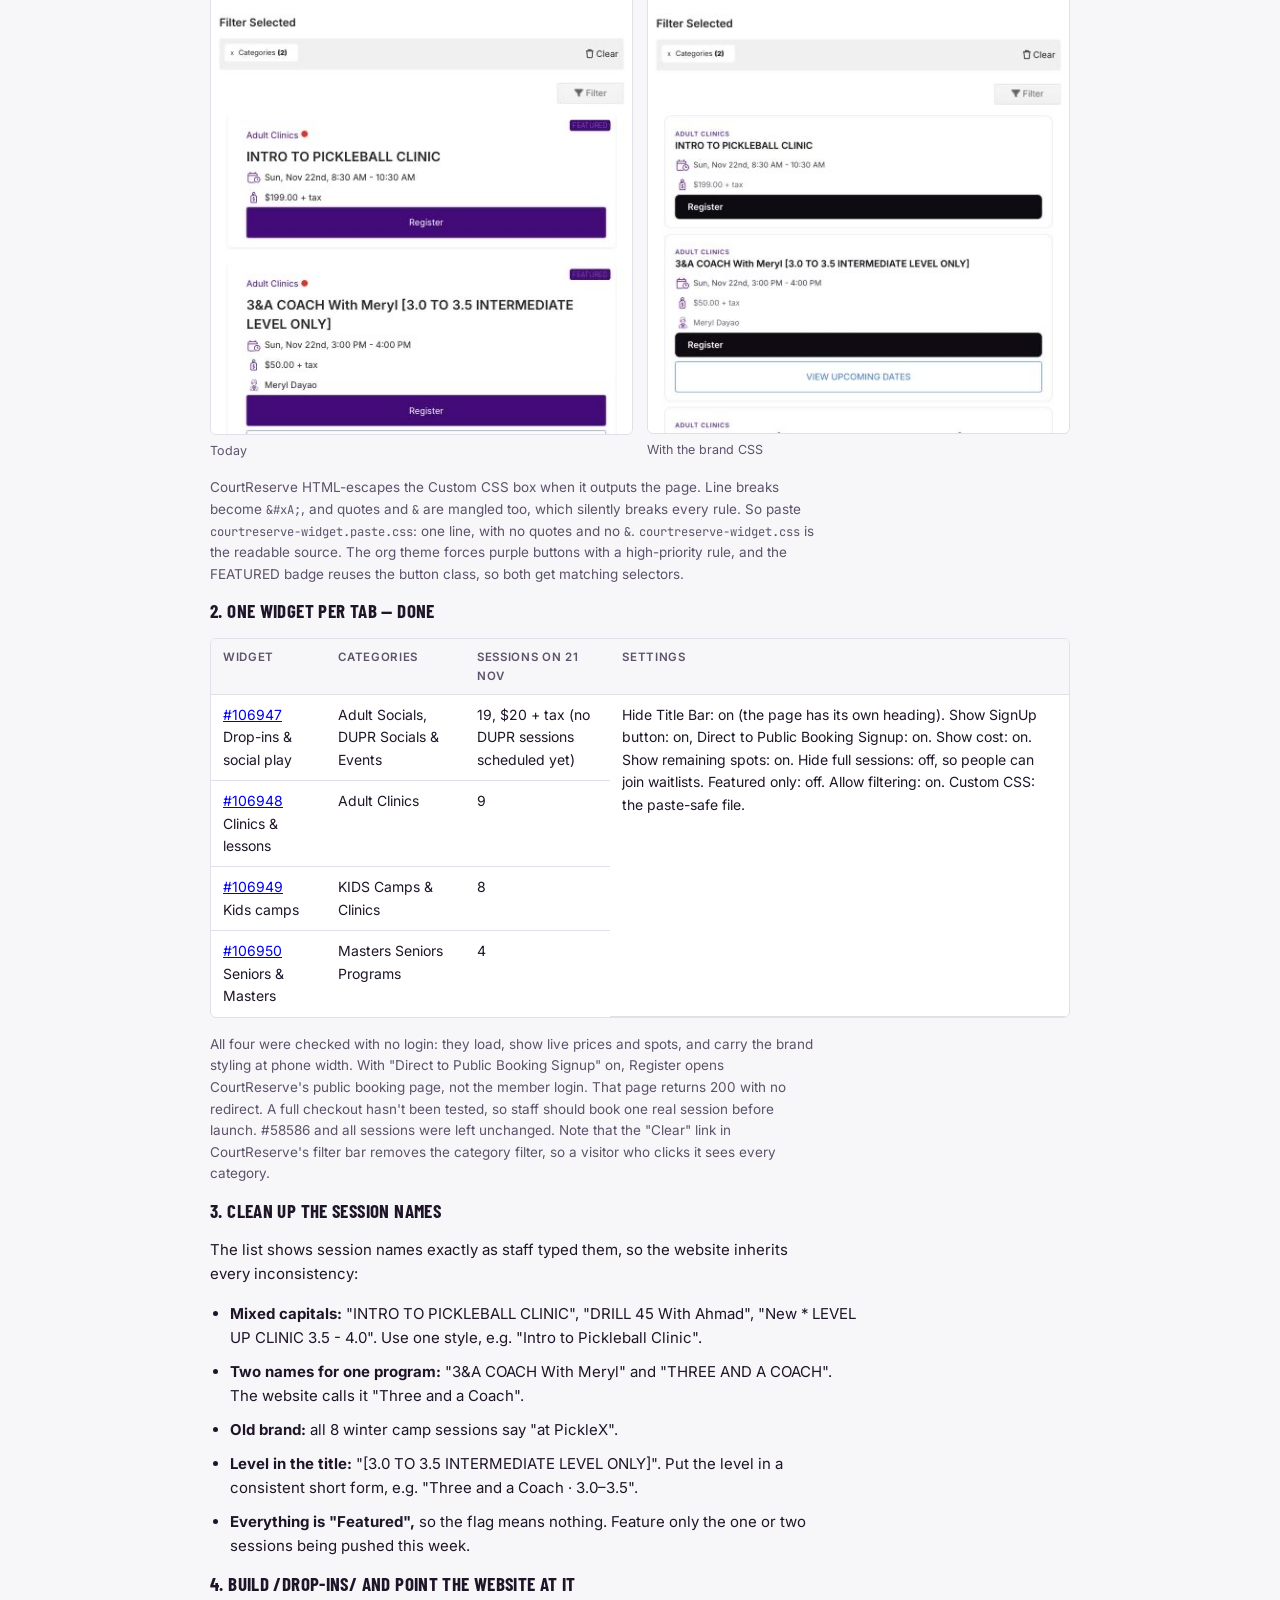
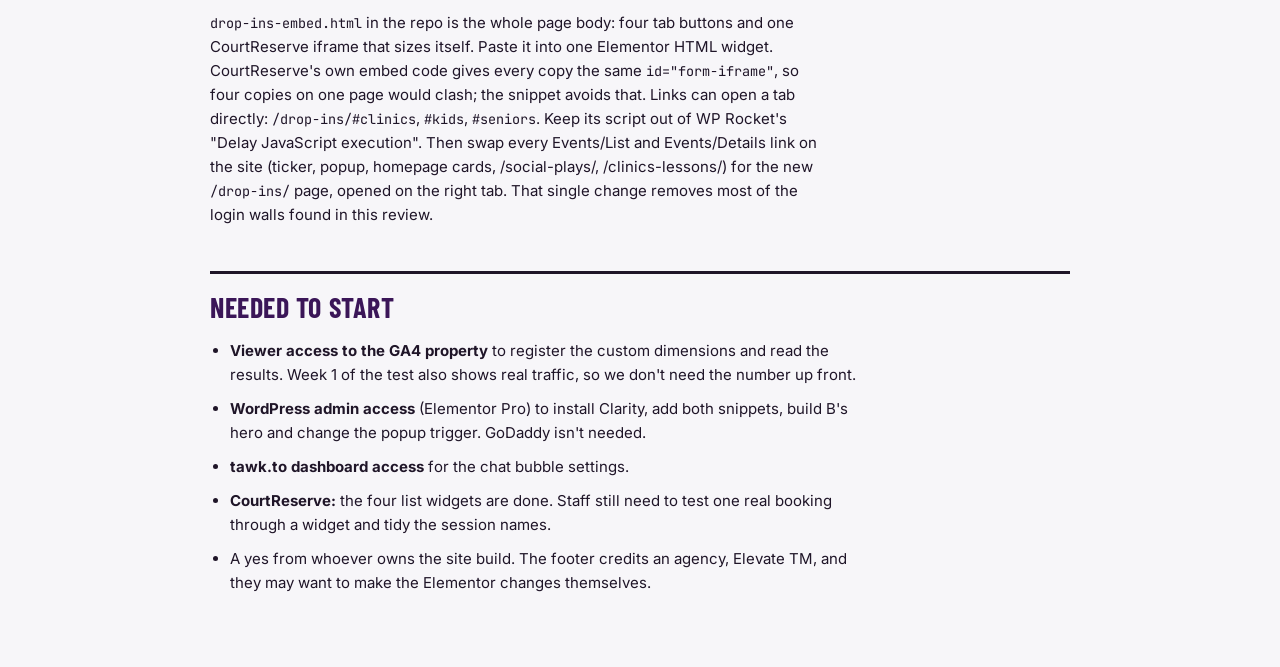
==== commit e841624a: "CourtReserve: four branded list widgets live, paste-safe CSS, /drop-ins/ embed snippet Widgets 10694" ====
--- a/index.html
+++ b/index.html
@@ -68,6 +68,7 @@
 
 </head>
 <body>
+
 <div class="wrap">
 <header style="display:flex;flex-direction:column;gap:12px">
   <h1>PickleXtreme site review</h1>
@@ -382,25 +383,25 @@
 
 <section id="courtreserve">
   <h2>Making the CourtReserve list work</h2>
-  <p>The public list widget is the right tool, but as set up today it looks like CourtReserve rather than PickleXtreme, and its session data is messy. Four things to do, all inside CourtReserve except the last.</p>
-  <h3>1. Brand it with Custom CSS</h3>
-  <p>The CSS below was previewed on the live widget (#58586) in a browser. Nothing was changed in CourtReserve yet. It uses the club's black, lime and purple, the condensed heading font, black Register buttons, and hides the "FEATURED" badge that currently sits on every session.</p>
+  <p>The public list widget is the right tool. As first found, it looked like CourtReserve rather than PickleXtreme, and its session data is messy. <strong>Steps 1 and 2 are now done in CourtReserve</strong> (21 Nov 2026). Step 3 is for staff, and step 4 happens in WordPress.</p>
+  <h3>1. Brand it with Custom CSS — done</h3>
+  <p>The brand CSS is now saved on all four new widgets. It uses the club's black, lime and purple, the condensed heading font, black Register buttons, and hides the "FEATURED" badge that currently sits on every session.</p>
   <div class="shots" style="grid-template-columns:1fr 1fr">
     <figure><img alt="CourtReserve widget today: light title, purple full-width Register buttons, FEATURED badge on every card" src="[data-uri]"><figcaption>Today</figcaption></figure>
     <figure><img alt="Same widget with PickleXtreme CSS: bold uppercase title, white cards, small purple category labels, black Register buttons" src="[data-uri]"><figcaption>With the brand CSS</figcaption></figure>
   </div>
-  <p class="note">The CSS file is <code>courtreserve-widget.css</code> in the GitHub repo. The org theme forces purple buttons with a high-priority rule, so the file matches that rule's selector to override it.</p>
-  <h3>2. Set up one widget per tab</h3>
-  <div class="tbl"><table>
-    <thead><tr><th>Widget</th><th>Categories</th><th>Settings</th></tr></thead>
-    <tbody>
-      <tr><td>Drop-ins &amp; social play</td><td>Adult Socials, DUPR Socials &amp; Events</td><td rowspan="4">Hide Title Bar: on (the page has its own heading). Show cost: on. Show remaining spots: on. Hide full sessions: off, so people can join waitlists. Featured only: off. Allow filtering: on, for day and time. Custom CSS: the file above.</td></tr>
-      <tr><td>Clinics &amp; lessons</td><td>Adult Clinics</td></tr>
-      <tr><td>Kids camps</td><td>KIDS Camps &amp; Clinics</td></tr>
-      <tr><td>Seniors &amp; Masters</td><td>Masters Seniors Programs</td></tr>
-    </tbody>
-  </table></div>
-  <p class="note">Keep #58586 as it is until the new page is live, since current buttons point to it. Test the "Direct to Public Booking Signup" setting on one widget before turning it on everywhere. Its effect isn't documented on the settings page.</p>
+  <p class="note">CourtReserve HTML-escapes the Custom CSS box when it outputs the page. Line breaks become <code>&amp;#xA;</code>, and quotes and <code>&amp;</code> are mangled too, which silently breaks every rule. So paste <code>courtreserve-widget.paste.css</code>: one line, with no quotes and no <code>&amp;</code>. <code>courtreserve-widget.css</code> is the readable source. The org theme forces purple buttons with a high-priority rule, and the FEATURED badge reuses the button class, so both get matching selectors.</p>
+  <h3>2. One widget per tab — done</h3>
+  <div class="tbl"><table>
+    <thead><tr><th>Widget</th><th>Categories</th><th>Sessions on 21 Nov</th><th>Settings</th></tr></thead>
+    <tbody>
+      <tr><td><a href="https://widgets.courtreserve.com/Online/Public/EmbedCode/14229/106947">#106947</a> Drop-ins &amp; social play</td><td>Adult Socials, DUPR Socials &amp; Events</td><td>19, $20 + tax (no DUPR sessions scheduled yet)</td><td rowspan="4">Hide Title Bar: on (the page has its own heading). Show SignUp button: on, Direct to Public Booking Signup: on. Show cost: on. Show remaining spots: on. Hide full sessions: off, so people can join waitlists. Featured only: off. Allow filtering: on. Custom CSS: the paste-safe file.</td></tr>
+      <tr><td><a href="https://widgets.courtreserve.com/Online/Public/EmbedCode/14229/106948">#106948</a> Clinics &amp; lessons</td><td>Adult Clinics</td><td>9</td></tr>
+      <tr><td><a href="https://widgets.courtreserve.com/Online/Public/EmbedCode/14229/106949">#106949</a> Kids camps</td><td>KIDS Camps &amp; Clinics</td><td>8</td></tr>
+      <tr><td><a href="https://widgets.courtreserve.com/Online/Public/EmbedCode/14229/106950">#106950</a> Seniors &amp; Masters</td><td>Masters Seniors Programs</td><td>4</td></tr>
+    </tbody>
+  </table></div>
+  <p class="note">All four were checked with no login: they load, show live prices and spots, and carry the brand styling at phone width. With "Direct to Public Booking Signup" on, Register opens CourtReserve's public booking page, not the member login. That page returns 200 with no redirect. A full checkout hasn't been tested, so staff should book one real session before launch. #58586 and all sessions were left unchanged. Note that the "Clear" link in CourtReserve's filter bar removes the category filter, so a visitor who clicks it sees every category.</p>
   <h3>3. Clean up the session names</h3>
   <p>The list shows session names exactly as staff typed them, so the website inherits every inconsistency:</p>
   <ul class="plain">
@@ -410,8 +411,8 @@
     <li><strong>Level in the title:</strong> "[3.0 TO 3.5 INTERMEDIATE LEVEL ONLY]". Put the level in a consistent short form, e.g. "Three and a Coach · 3.0–3.5".</li>
     <li><strong>Everything is "Featured",</strong> so the flag means nothing. Feature only the one or two sessions being pushed this week.</li>
   </ul>
-  <h3>4. Point the website at the list, not the login</h3>
-  <p>Once the widgets exist, swap every Events/List and Events/Details link on the site (ticker, popup, homepage cards, /social-plays/, /clinics-lessons/) for the new <code>/drop-ins/</code> page, opened on the right tab. That single change removes most of the login walls found in this review.</p>
+  <h3>4. Build /drop-ins/ and point the website at it</h3>
+  <p><code>drop-ins-embed.html</code> in the repo is the whole page body: four tab buttons and one CourtReserve iframe that sizes itself. Paste it into one Elementor HTML widget. CourtReserve's own embed code gives every copy the same <code>id="form-iframe"</code>, so four copies on one page would clash; the snippet avoids that. Links can open a tab directly: <code>/drop-ins/#clinics</code>, <code>#kids</code>, <code>#seniors</code>. Keep its script out of WP Rocket's "Delay JavaScript execution". Then swap every Events/List and Events/Details link on the site (ticker, popup, homepage cards, /social-plays/, /clinics-lessons/) for the new <code>/drop-ins/</code> page, opened on the right tab. That single change removes most of the login walls found in this review.</p>
 </section>
 
 <section>
@@ -420,7 +421,7 @@
     <li><strong>Viewer access to the GA4 property</strong> to register the custom dimensions and read the results. Week 1 of the test also shows real traffic, so we don't need the number up front.</li>
     <li><strong>WordPress admin access</strong> (Elementor Pro) to install Clarity, add both snippets, build B's hero and change the popup trigger. GoDaddy isn't needed.</li>
     <li><strong>tawk.to dashboard access</strong> for the chat bubble settings.</li>
-    <li><strong>CourtReserve admin</strong> to set up the four list widgets and paste the Custom CSS. The admin session was signed out during this review, so someone needs to sign in again.</li>
+    <li><strong>CourtReserve:</strong> the four list widgets are done. Staff still need to test one real booking through a widget and tidy the session names.</li>
     <li>A yes from whoever owns the site build. The footer credits an agency, Elevate TM, and they may want to make the Elementor changes themselves.</li>
   </ul>
 </section>
